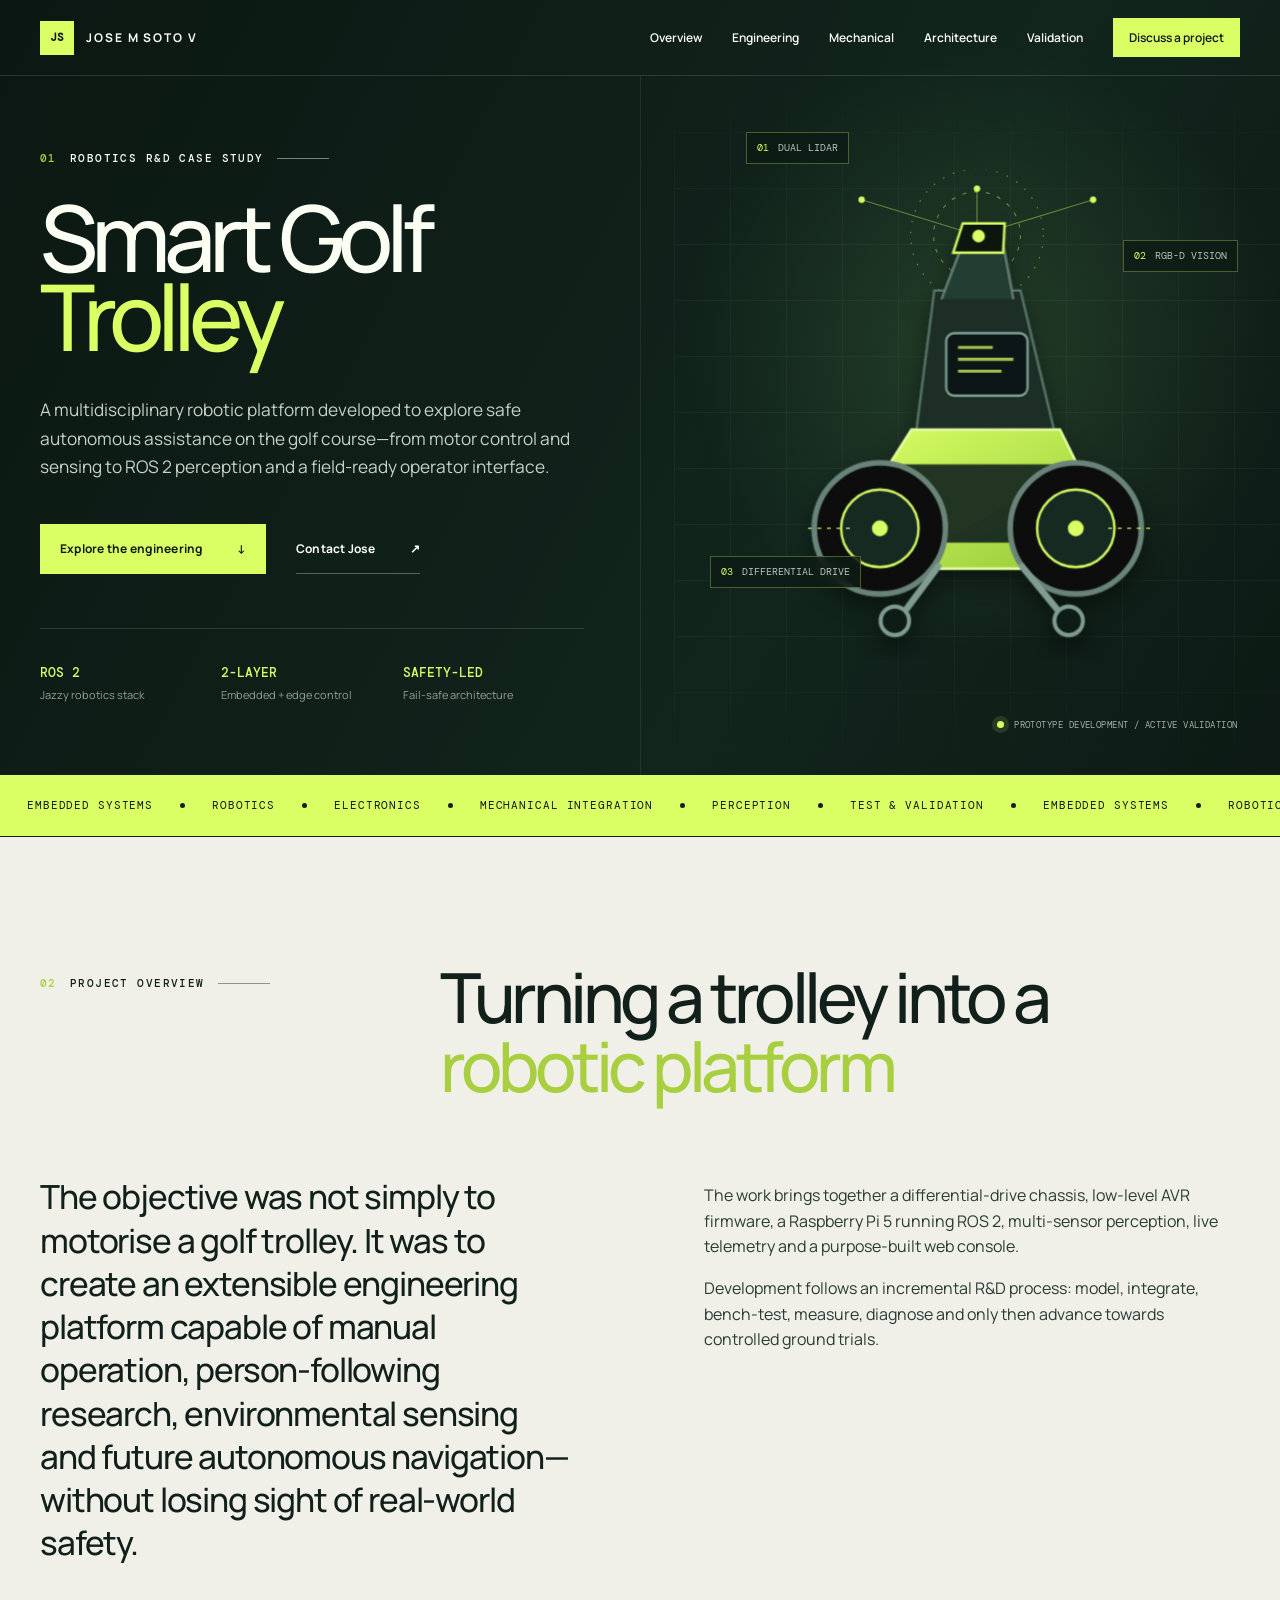
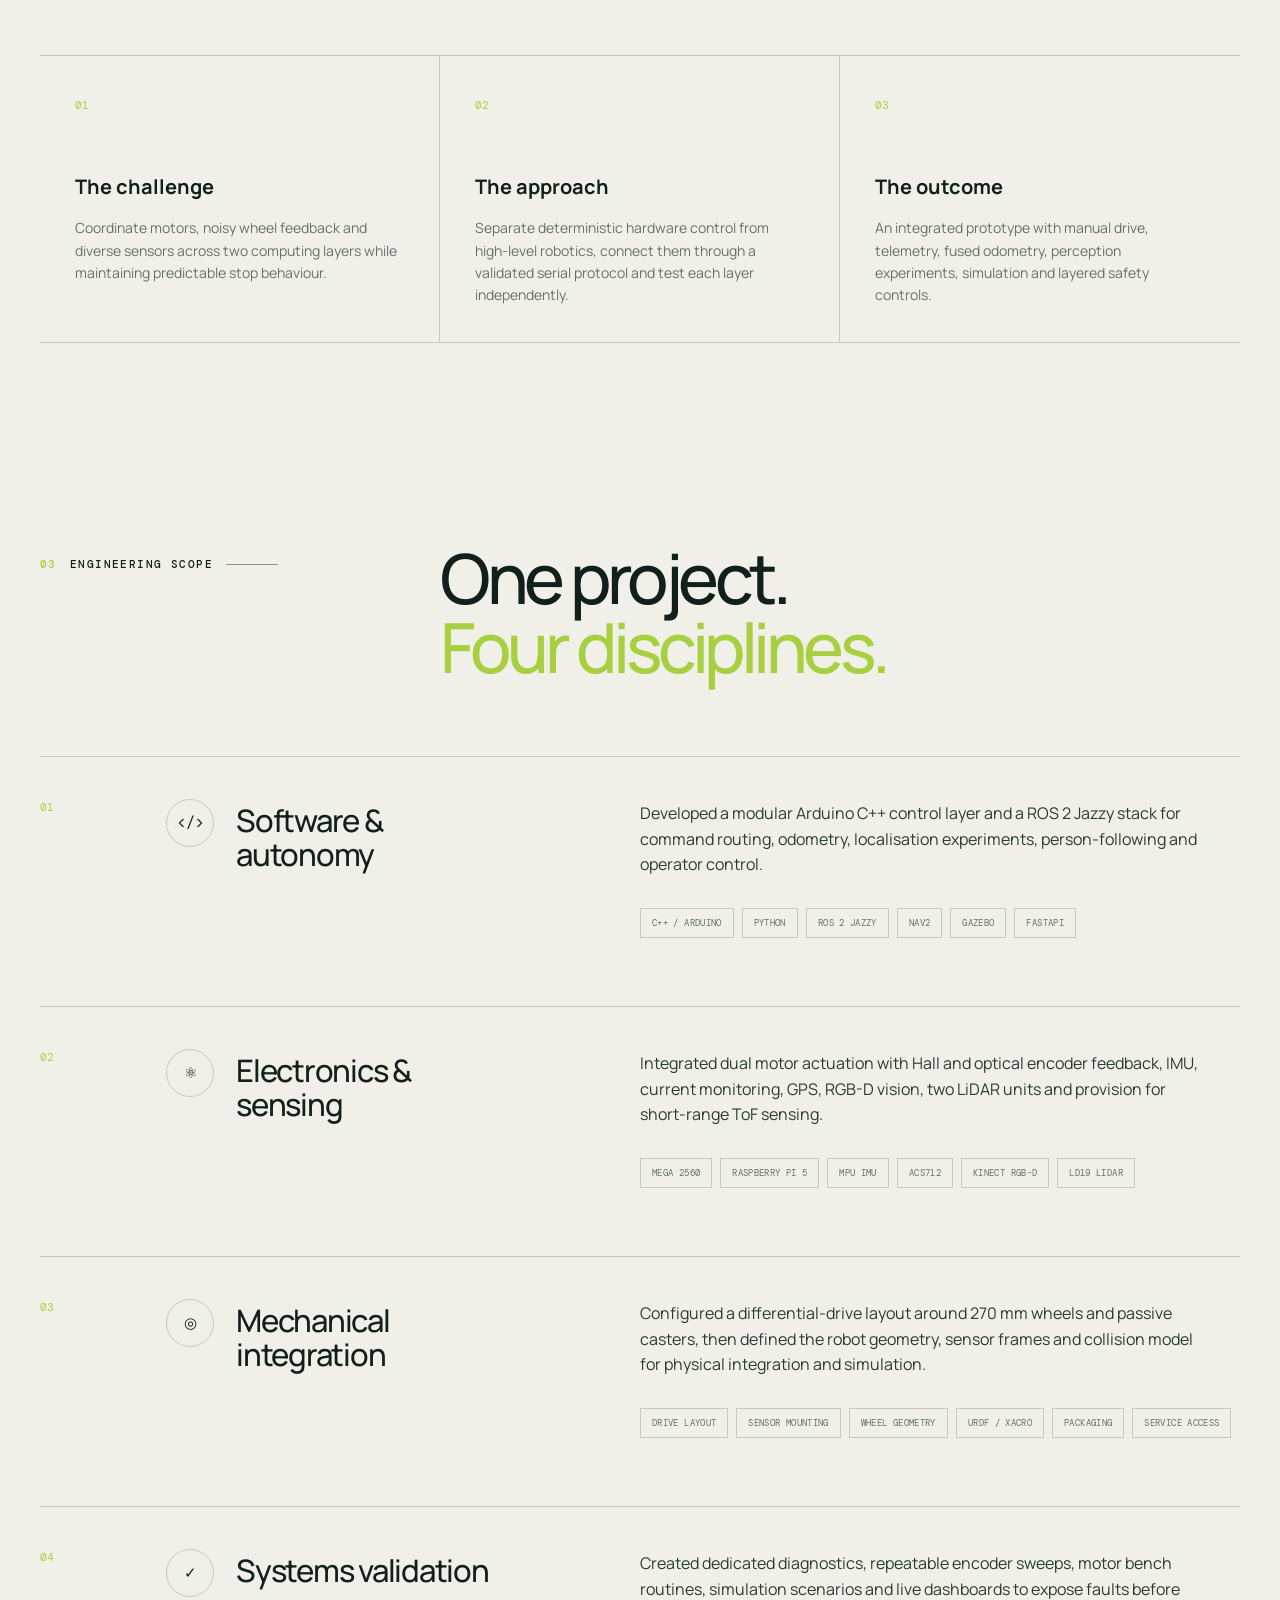
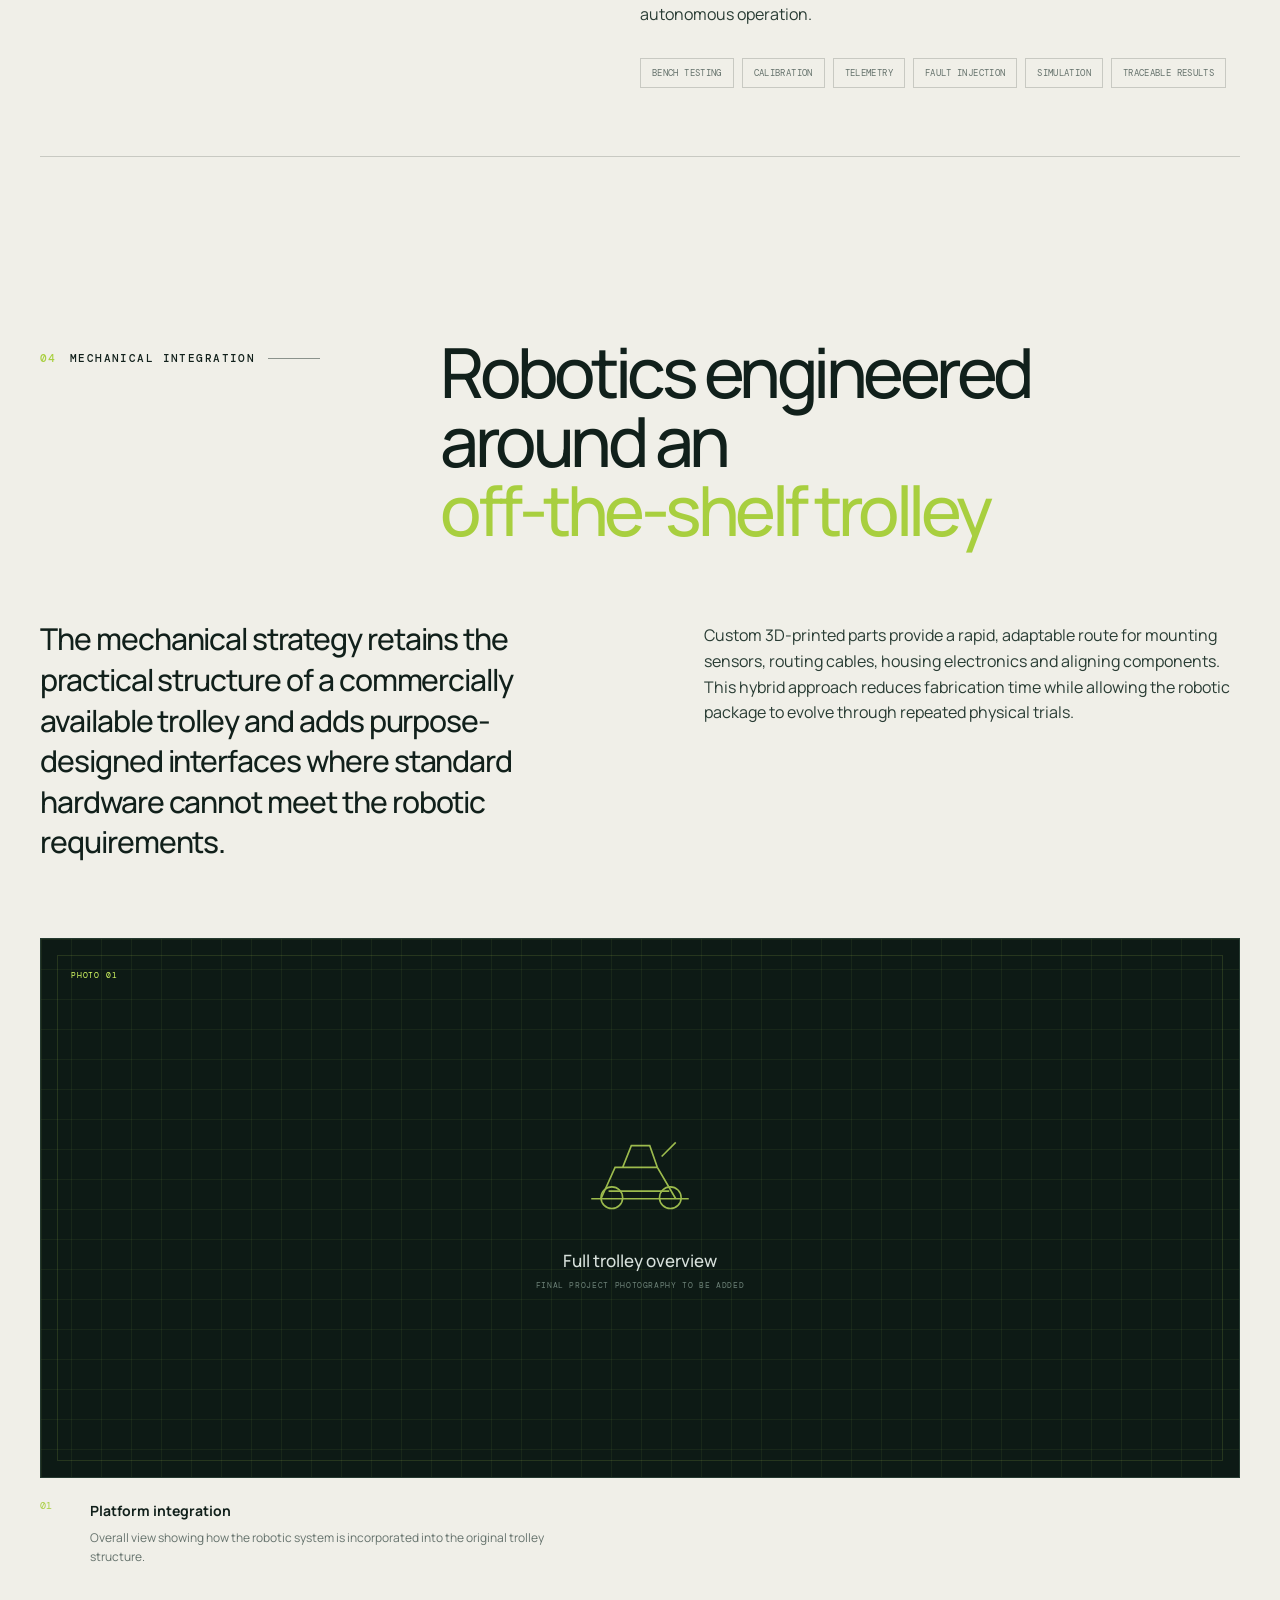
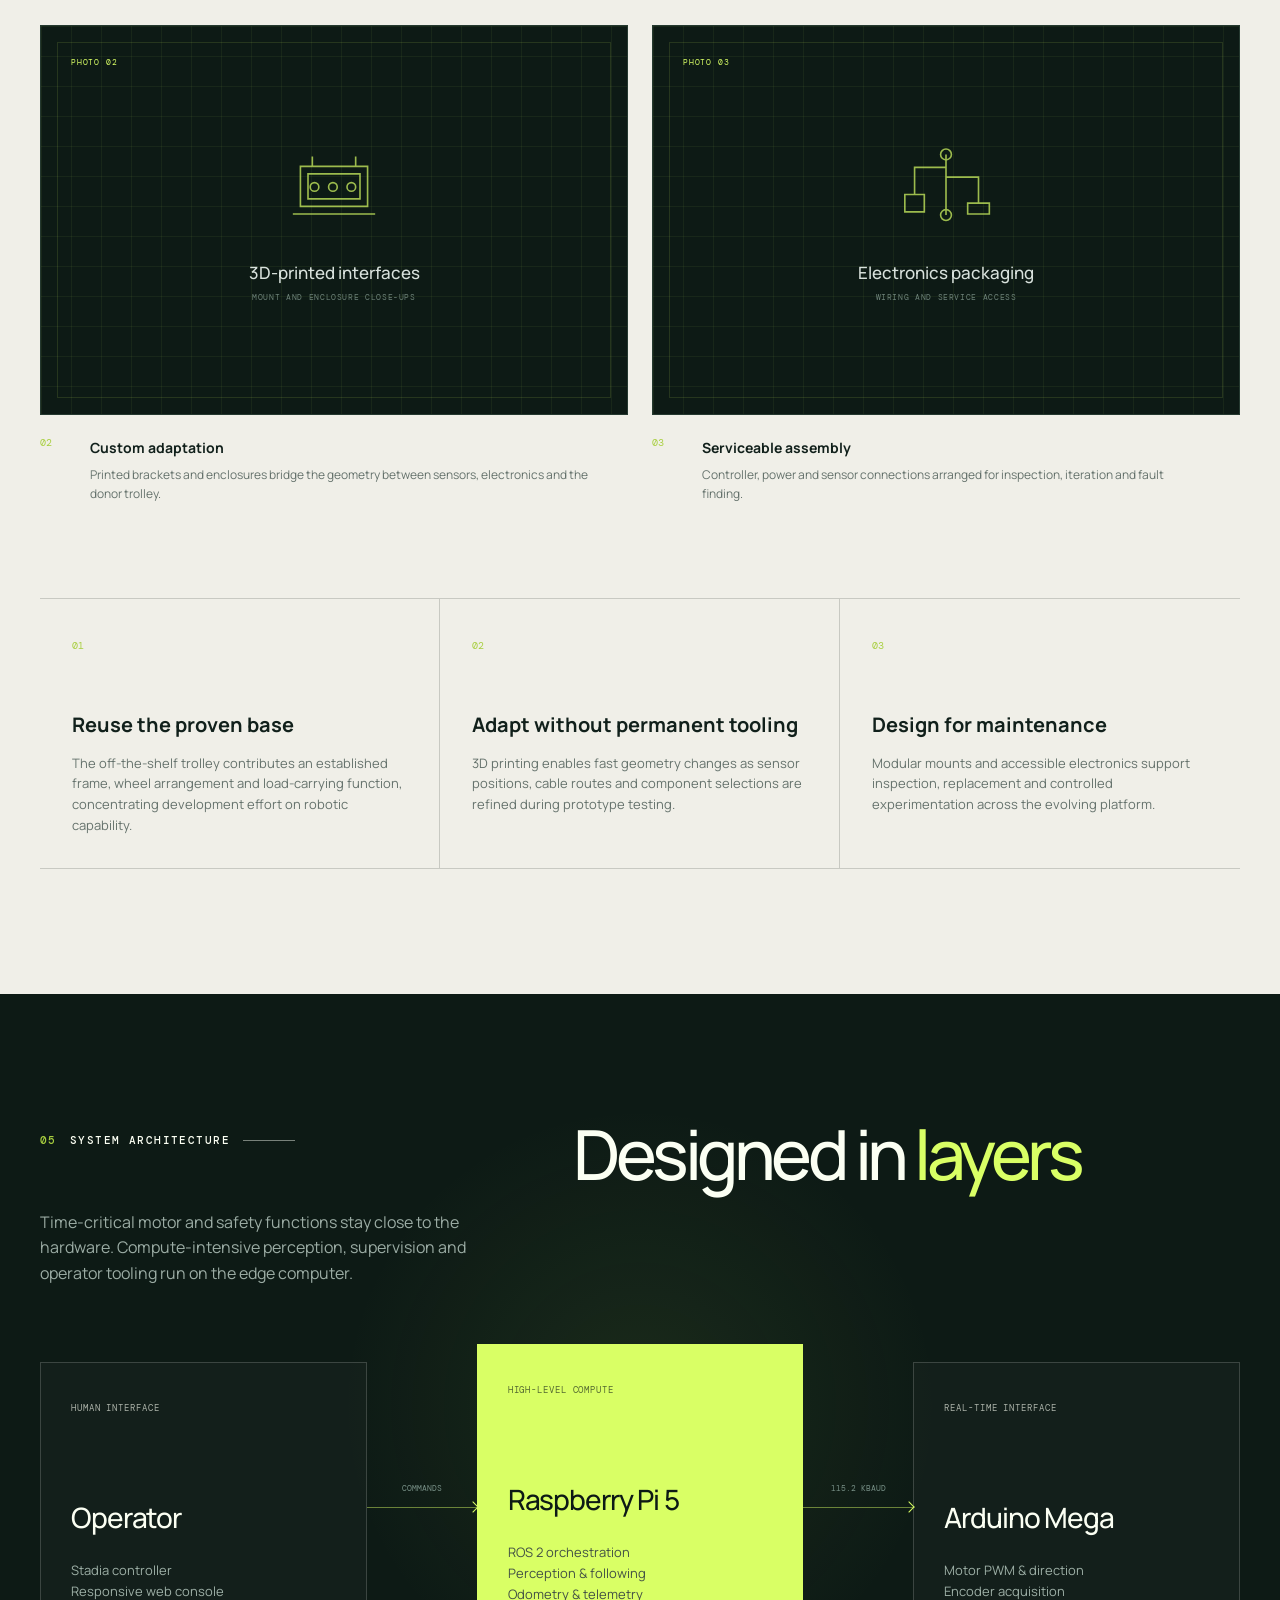
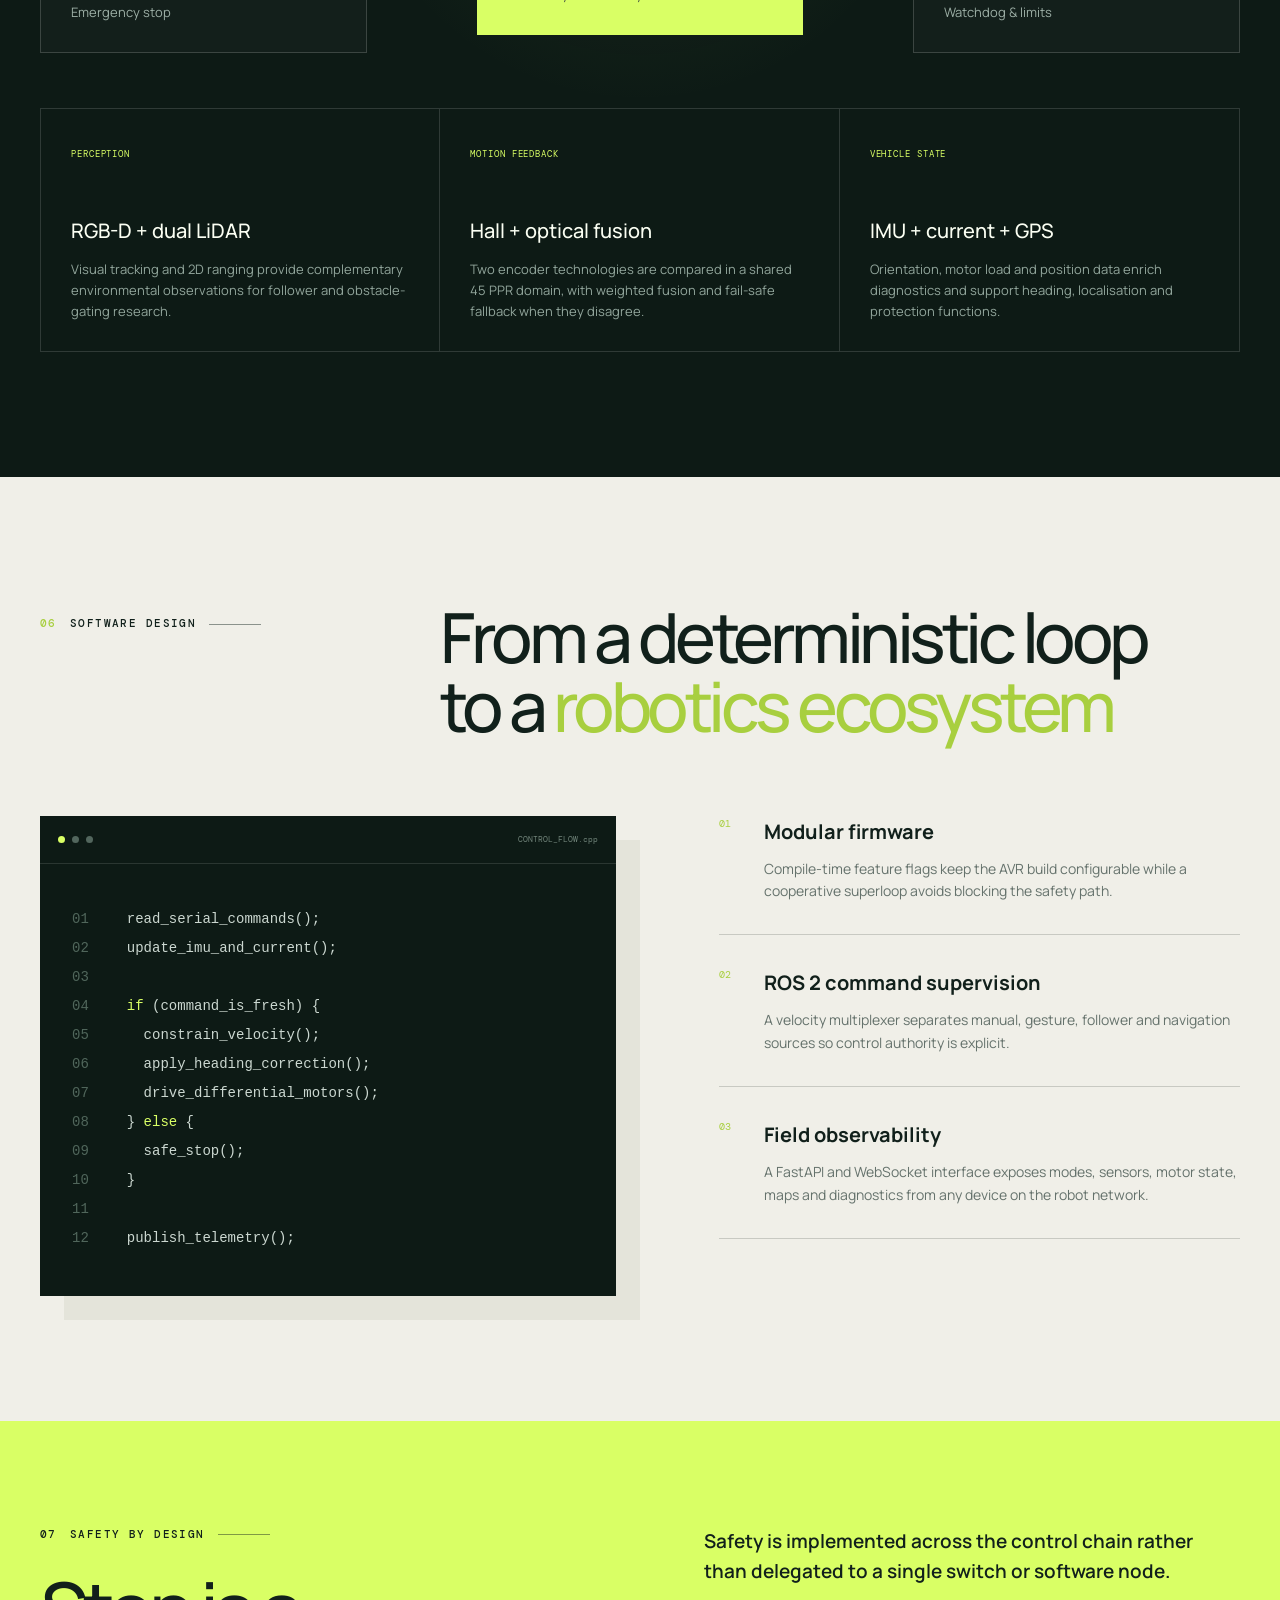
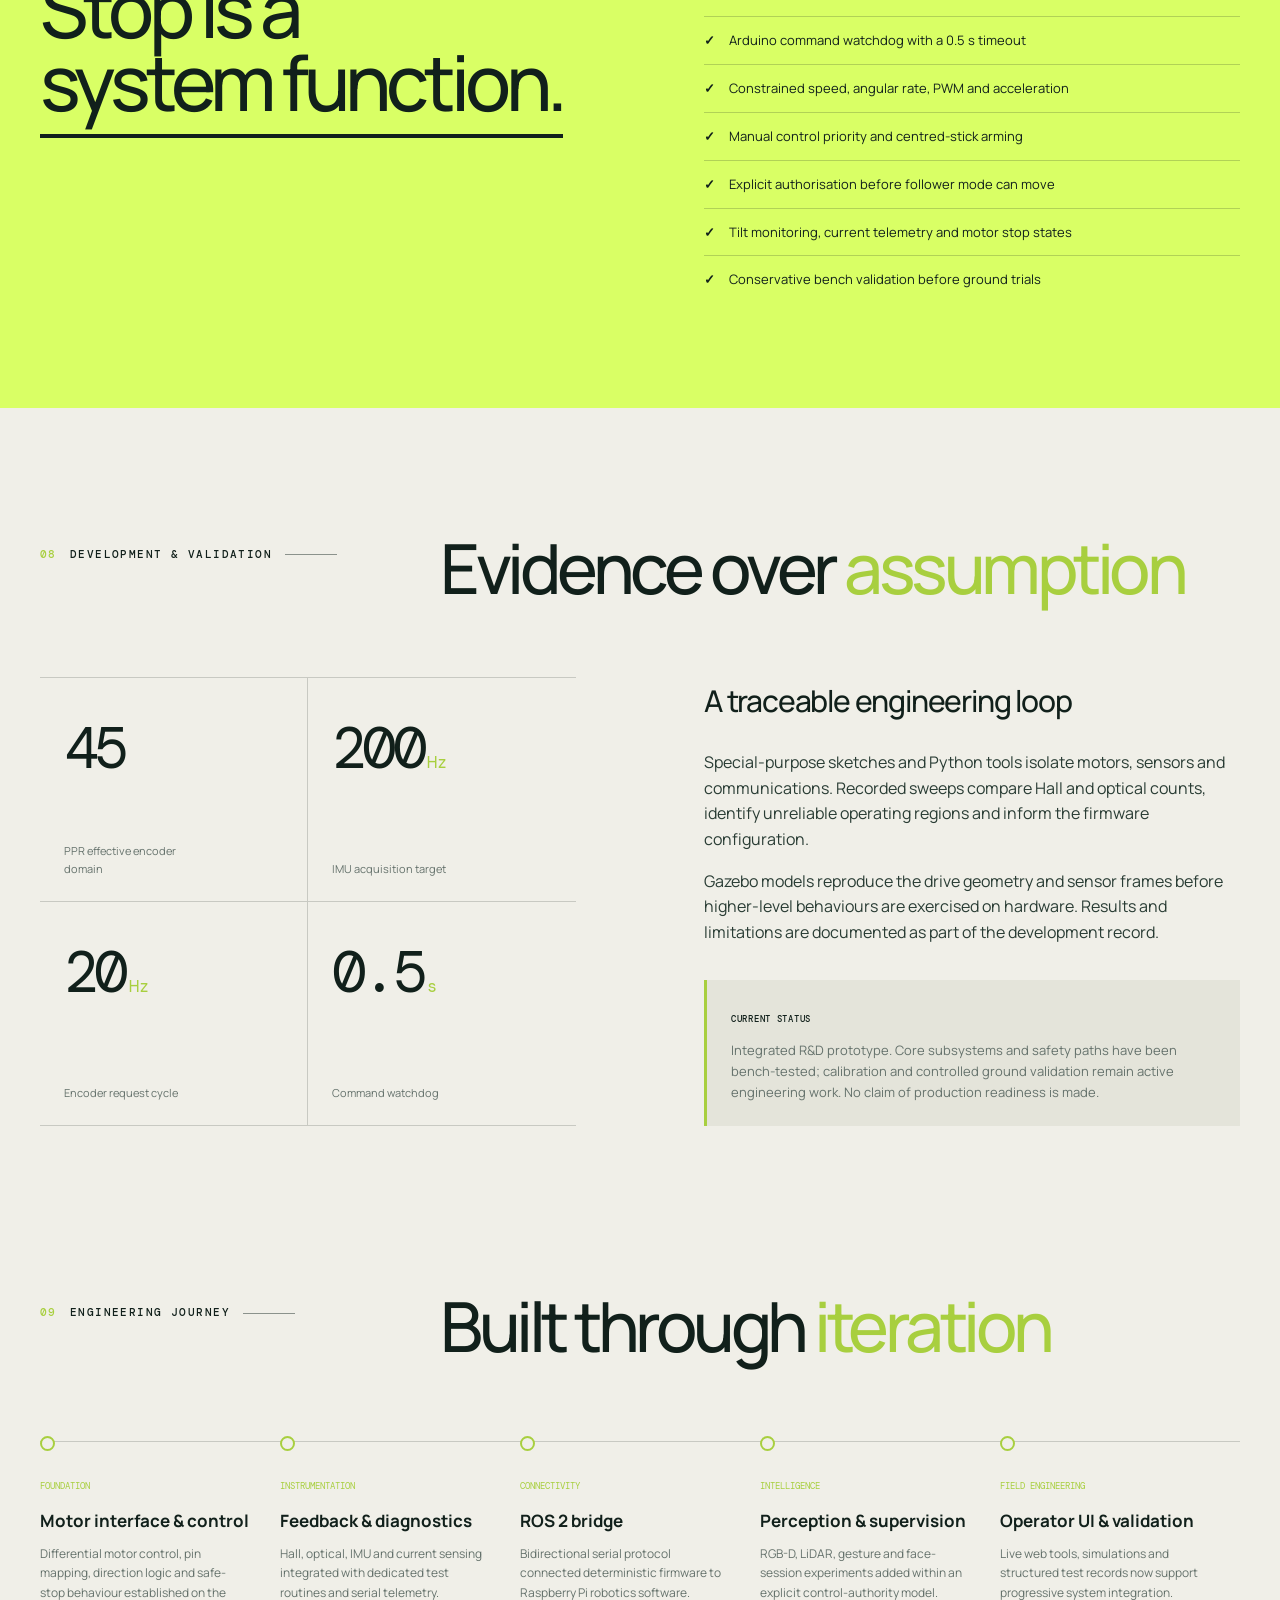
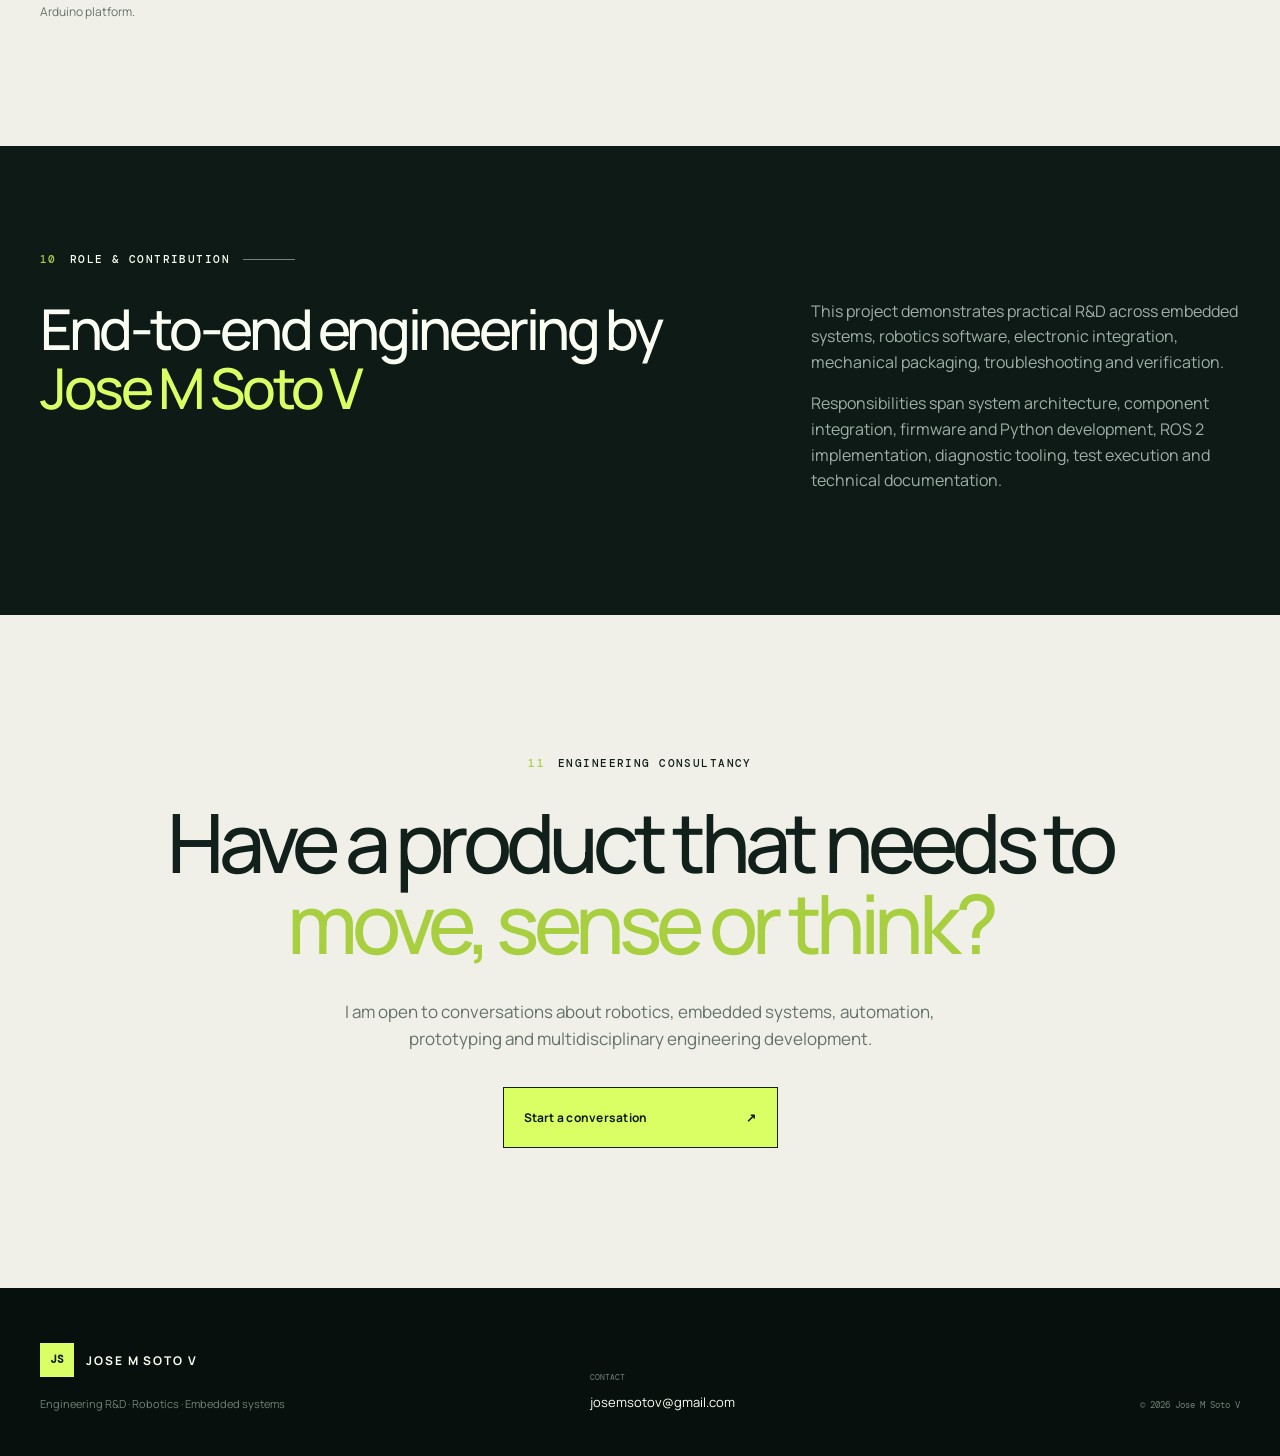
==== portfolio/index.html @ e3881a34 "Add SOTO-ROBOTICS golf trolley portfolio Create a dependency-free engineering case study for the Sma" ====
<!doctype html>
<html lang="en">
<head>
  <meta charset="utf-8">
  <meta name="viewport" content="width=device-width, initial-scale=1">
  <meta name="description" content="Smart Golf Trolley robotics R&D case study by Jose M Soto V: embedded control, ROS 2, perception, electronics and mechanical integration.">
  <meta name="author" content="Jose M Soto V">
  <meta name="theme-color" content="#101d19">
  <meta property="og:type" content="website">
  <meta property="og:title" content="Smart Golf Trolley | Jose M Soto V">
  <meta property="og:description" content="A multidisciplinary robotics R&D case study spanning embedded software, ROS 2, sensing, safety and mechanical integration.">
  <title>Smart Golf Trolley | Jose M Soto V</title>
  <link rel="preconnect" href="https://fonts.googleapis.com">
  <link rel="preconnect" href="https://fonts.gstatic.com" crossorigin>
  <link href="https://fonts.googleapis.com/css2?family=DM+Mono:wght@400;500&family=Manrope:wght@400;500;600;700&display=swap" rel="stylesheet">
  <link rel="stylesheet" href="styles.css">
  <script src="script.js" defer></script>
</head>
<body>
  <a class="skip-link" href="#main">Skip to project</a>

  <header class="site-header" data-header>
    <a class="brand" href="#top" aria-label="Jose M Soto V, home">
      <span class="brand-mark" aria-hidden="true">JS</span>
      <span>JOSE M SOTO V</span>
    </a>
    <button class="nav-toggle" type="button" aria-expanded="false" aria-controls="site-nav" data-nav-toggle>
      <span class="sr-only">Toggle navigation</span>
      <span></span><span></span>
    </button>
    <nav id="site-nav" class="site-nav" aria-label="Main navigation" data-nav>
      <a href="#overview">Overview</a>
      <a href="#engineering">Engineering</a>
      <a href="#mechanical">Mechanical</a>
      <a href="#architecture">Architecture</a>
      <a href="#validation">Validation</a>
      <a class="nav-cta" href="mailto:josemsotov@gmail.com?subject=Engineering%20project%20enquiry">Discuss a project</a>
    </nav>
  </header>

  <main id="main">
    <section id="top" class="hero section-grid">
      <div class="hero-copy reveal">
        <p class="eyebrow"><span>01</span> Robotics R&amp;D case study</p>
        <h1>Smart Golf<br><em>Trolley</em></h1>
        <p class="hero-intro">A multidisciplinary robotic platform developed to explore safe autonomous assistance on the golf course&mdash;from motor control and sensing to ROS 2 perception and a field-ready operator interface.</p>
        <div class="hero-actions">
          <a class="button button-primary" href="#overview">Explore the engineering <span aria-hidden="true">&darr;</span></a>
          <a class="button button-text" href="mailto:josemsotov@gmail.com?subject=Smart%20Golf%20Trolley%20R%26D">Contact Jose <span aria-hidden="true">&nearr;</span></a>
        </div>
        <ul class="hero-facts" aria-label="Project highlights">
          <li><strong>ROS 2</strong><span>Jazzy robotics stack</span></li>
          <li><strong>2-layer</strong><span>Embedded + edge control</span></li>
          <li><strong>Safety-led</strong><span>Fail-safe architecture</span></li>
        </ul>
      </div>

      <div class="hero-visual reveal" aria-label="Technical illustration of the smart golf trolley">
        <div class="visual-grid" aria-hidden="true"></div>
        <div class="visual-label label-lidar"><span>01</span> Dual LiDAR</div>
        <div class="visual-label label-vision"><span>02</span> RGB-D vision</div>
        <div class="visual-label label-drive"><span>03</span> Differential drive</div>
        <svg class="trolley-illustration" viewBox="0 0 660 620" role="img" aria-labelledby="trolley-title trolley-desc">
          <title id="trolley-title">Smart golf trolley technical illustration</title>
          <desc id="trolley-desc">A stylised robotic trolley with two drive wheels, sensor mast, electronics enclosure and golf bag support.</desc>
          <defs>
            <linearGradient id="body-gradient" x1="0" y1="0" x2="1" y2="1">
              <stop offset="0" stop-color="#d9ff65"/>
              <stop offset="1" stop-color="#94c938"/>
            </linearGradient>
            <filter id="soft-shadow" x="-30%" y="-30%" width="160%" height="160%">
              <feDropShadow dx="0" dy="15" stdDeviation="14" flood-color="#07110d" flood-opacity=".45"/>
            </filter>
          </defs>
          <g fill="none" stroke="#d9ff65" stroke-width="1.5" opacity=".4">
            <path d="M330 83V24M330 83L184 38M330 83l147-45"/>
            <circle cx="330" cy="83" r="55" stroke-dasharray="5 10"/>
            <circle cx="330" cy="83" r="84" stroke-dasharray="2 12"/>
          </g>
          <g filter="url(#soft-shadow)">
            <path d="M252 340L276 153h109l45 187z" fill="#1a2d26" stroke="#5a766b" stroke-width="3"/>
            <path d="M285 164l27-70h51l13 70" fill="#243d33" stroke="#678177" stroke-width="3"/>
            <path d="M300 105l12-37h53l-2 37z" fill="#0b1511" stroke="#d9ff65" stroke-width="3"/>
            <circle cx="332" cy="84" r="8" fill="#d9ff65"/>
            <rect x="291" y="207" width="103" height="79" rx="10" fill="#0d1914" stroke="#80a095" stroke-width="3"/>
            <path d="M306 225h44M306 240h70M306 255h55" stroke="#d9ff65" stroke-width="4" opacity=".72"/>
            <path d="M247 329h188l53 107-51 69H237l-58-69z" fill="url(#body-gradient)" stroke="#e9ffa8" stroke-width="3"/>
            <path d="M234 373h202l24 62-42 37H256l-48-37z" fill="#14251e" opacity=".92"/>
            <circle cx="207" cy="454" r="83" fill="#0a110e" stroke="#6b847a" stroke-width="7"/>
            <circle cx="207" cy="454" r="49" fill="#192a23" stroke="#d9ff65" stroke-width="3"/>
            <circle cx="455" cy="454" r="83" fill="#0a110e" stroke="#6b847a" stroke-width="7"/>
            <circle cx="455" cy="454" r="49" fill="#192a23" stroke="#d9ff65" stroke-width="3"/>
            <circle cx="207" cy="454" r="10" fill="#d9ff65"/>
            <circle cx="455" cy="454" r="10" fill="#d9ff65"/>
            <path d="M281 502l-44 59M387 502l48 59" stroke="#819d92" stroke-width="8" stroke-linecap="round"/>
            <circle cx="226" cy="571" r="18" fill="#111e19" stroke="#819d92" stroke-width="5"/>
            <circle cx="446" cy="571" r="18" fill="#111e19" stroke="#819d92" stroke-width="5"/>
          </g>
          <g fill="#d9ff65">
            <circle cx="330" cy="24" r="4"/>
            <circle cx="184" cy="38" r="4"/>
            <circle cx="477" cy="38" r="4"/>
          </g>
          <path d="M169 454h-58M549 454h-58" stroke="#d9ff65" stroke-width="2" stroke-dasharray="5 7" opacity=".65"/>
        </svg>
        <div class="visual-status"><span></span> Prototype development / active validation</div>
      </div>
    </section>

    <section class="project-strip" aria-label="Project disciplines">
      <div class="marquee-track">
        <span>Embedded systems</span><i></i><span>Robotics</span><i></i><span>Electronics</span><i></i><span>Mechanical integration</span><i></i><span>Perception</span><i></i><span>Test &amp; validation</span><i></i>
        <span aria-hidden="true">Embedded systems</span><i aria-hidden="true"></i><span aria-hidden="true">Robotics</span><i aria-hidden="true"></i><span aria-hidden="true">Electronics</span><i aria-hidden="true"></i><span aria-hidden="true">Mechanical integration</span><i aria-hidden="true"></i>
      </div>
    </section>

    <section id="overview" class="overview section-shell">
      <div class="section-heading reveal">
        <p class="eyebrow"><span>02</span> Project overview</p>
        <h2>Turning a trolley into a <em>robotic platform</em></h2>
      </div>
      <div class="overview-grid">
        <div class="overview-lead reveal">
          <p>The objective was not simply to motorise a golf trolley. It was to create an extensible engineering platform capable of manual operation, person-following research, environmental sensing and future autonomous navigation&mdash;without losing sight of real-world safety.</p>
        </div>
        <div class="overview-detail reveal">
          <p>The work brings together a differential-drive chassis, low-level AVR firmware, a Raspberry Pi 5 running ROS 2, multi-sensor perception, live telemetry and a purpose-built web console.</p>
          <p>Development follows an incremental R&amp;D process: model, integrate, bench-test, measure, diagnose and only then advance towards controlled ground trials.</p>
        </div>
      </div>
      <div class="scope-cards">
        <article class="scope-card reveal">
          <span class="scope-number">01</span>
          <div>
            <h3>The challenge</h3>
            <p>Coordinate motors, noisy wheel feedback and diverse sensors across two computing layers while maintaining predictable stop behaviour.</p>
          </div>
        </article>
        <article class="scope-card reveal">
          <span class="scope-number">02</span>
          <div>
            <h3>The approach</h3>
            <p>Separate deterministic hardware control from high-level robotics, connect them through a validated serial protocol and test each layer independently.</p>
          </div>
        </article>
        <article class="scope-card reveal">
          <span class="scope-number">03</span>
          <div>
            <h3>The outcome</h3>
            <p>An integrated prototype with manual drive, telemetry, fused odometry, perception experiments, simulation and layered safety controls.</p>
          </div>
        </article>
      </div>
    </section>

    <section id="engineering" class="engineering section-shell">
      <div class="section-heading reveal">
        <p class="eyebrow"><span>03</span> Engineering scope</p>
        <h2>One project.<br><em>Four disciplines.</em></h2>
      </div>

      <div class="discipline-list">
        <article class="discipline reveal">
          <div class="discipline-index">01</div>
          <div class="discipline-title">
            <span class="discipline-icon" aria-hidden="true">&lt;/&gt;</span>
            <h3>Software &amp; autonomy</h3>
          </div>
          <div class="discipline-copy">
            <p>Developed a modular Arduino C++ control layer and a ROS 2 Jazzy stack for command routing, odometry, localisation experiments, person-following and operator control.</p>
            <ul class="tag-list" aria-label="Software technologies">
              <li>C++ / Arduino</li><li>Python</li><li>ROS 2 Jazzy</li><li>Nav2</li><li>Gazebo</li><li>FastAPI</li>
            </ul>
          </div>
        </article>

        <article class="discipline reveal">
          <div class="discipline-index">02</div>
          <div class="discipline-title">
            <span class="discipline-icon" aria-hidden="true">&#9883;</span>
            <h3>Electronics &amp; sensing</h3>
          </div>
          <div class="discipline-copy">
            <p>Integrated dual motor actuation with Hall and optical encoder feedback, IMU, current monitoring, GPS, RGB-D vision, two LiDAR units and provision for short-range ToF sensing.</p>
            <ul class="tag-list" aria-label="Electronic components">
              <li>Mega 2560</li><li>Raspberry Pi 5</li><li>MPU IMU</li><li>ACS712</li><li>Kinect RGB-D</li><li>LD19 LiDAR</li>
            </ul>
          </div>
        </article>

        <article class="discipline reveal">
          <div class="discipline-index">03</div>
          <div class="discipline-title">
            <span class="discipline-icon" aria-hidden="true">&#9678;</span>
            <h3>Mechanical integration</h3>
          </div>
          <div class="discipline-copy">
            <p>Configured a differential-drive layout around 270&nbsp;mm wheels and passive casters, then defined the robot geometry, sensor frames and collision model for physical integration and simulation.</p>
            <ul class="tag-list" aria-label="Mechanical work">
              <li>Drive layout</li><li>Sensor mounting</li><li>Wheel geometry</li><li>URDF / Xacro</li><li>Packaging</li><li>Service access</li>
            </ul>
          </div>
        </article>

        <article class="discipline reveal">
          <div class="discipline-index">04</div>
          <div class="discipline-title">
            <span class="discipline-icon" aria-hidden="true">&#10003;</span>
            <h3>Systems validation</h3>
          </div>
          <div class="discipline-copy">
            <p>Created dedicated diagnostics, repeatable encoder sweeps, motor bench routines, simulation scenarios and live dashboards to expose faults before autonomous operation.</p>
            <ul class="tag-list" aria-label="Validation methods">
              <li>Bench testing</li><li>Calibration</li><li>Telemetry</li><li>Fault injection</li><li>Simulation</li><li>Traceable results</li>
            </ul>
          </div>
        </article>
      </div>
    </section>

    <section id="mechanical" class="mechanical section-shell">
      <div class="section-heading reveal">
        <p class="eyebrow"><span>04</span> Mechanical integration</p>
        <h2>Robotics engineered around an<br><em>off-the-shelf trolley</em></h2>
      </div>

      <div class="mechanical-intro">
        <div class="mechanical-lead reveal">
          <p>The mechanical strategy retains the practical structure of a commercially available trolley and adds purpose-designed interfaces where standard hardware cannot meet the robotic requirements.</p>
        </div>
        <div class="mechanical-detail reveal">
          <p>Custom 3D-printed parts provide a rapid, adaptable route for mounting sensors, routing cables, housing electronics and aligning components. This hybrid approach reduces fabrication time while allowing the robotic package to evolve through repeated physical trials.</p>
        </div>
      </div>

      <div class="photo-gallery" aria-label="Reserved project photography">
        <figure class="photo-slot photo-slot-wide reveal">
          <div class="photo-placeholder">
            <span class="photo-index">PHOTO 01</span>
            <svg viewBox="0 0 120 90" aria-hidden="true">
              <path d="M15 69h90M24 69l13-29h39l17 29M44 40l8-20h17l7 20M31 62h56"/>
              <circle cx="34" cy="68" r="10"/><circle cx="88" cy="68" r="10"/>
              <path d="M80 30l13-13"/>
            </svg>
            <strong>Full trolley overview</strong>
            <small>Final project photography to be added</small>
          </div>
          <figcaption><span>01</span><div><strong>Platform integration</strong><p>Overall view showing how the robotic system is incorporated into the original trolley structure.</p></div></figcaption>
        </figure>

        <figure class="photo-slot reveal">
          <div class="photo-placeholder">
            <span class="photo-index">PHOTO 02</span>
            <svg viewBox="0 0 120 90" aria-hidden="true">
              <path d="M29 65V28h62v37zM36 35h48v23H36zM22 72h76"/>
              <circle cx="42" cy="47" r="4"/><circle cx="59" cy="47" r="4"/><circle cx="76" cy="47" r="4"/>
              <path d="M40 28v-9M80 28v-9"/>
            </svg>
            <strong>3D-printed interfaces</strong>
            <small>Mount and enclosure close-ups</small>
          </div>
          <figcaption><span>02</span><div><strong>Custom adaptation</strong><p>Printed brackets and enclosures bridge the geometry between sensors, electronics and the donor trolley.</p></div></figcaption>
        </figure>

        <figure class="photo-slot reveal">
          <div class="photo-placeholder">
            <span class="photo-index">PHOTO 03</span>
            <svg viewBox="0 0 120 90" aria-hidden="true">
              <path d="M60 17v56M60 29H31v25M60 38h30v24M22 54h18v16H22zM80 62h20v10H80z"/>
              <circle cx="60" cy="17" r="5"/><circle cx="60" cy="73" r="5"/>
            </svg>
            <strong>Electronics packaging</strong>
            <small>Wiring and service access</small>
          </div>
          <figcaption><span>03</span><div><strong>Serviceable assembly</strong><p>Controller, power and sensor connections arranged for inspection, iteration and fault finding.</p></div></figcaption>
        </figure>
      </div>

      <div class="integration-principles">
        <article class="reveal">
          <span>01</span>
          <h3>Reuse the proven base</h3>
          <p>The off-the-shelf trolley contributes an established frame, wheel arrangement and load-carrying function, concentrating development effort on robotic capability.</p>
        </article>
        <article class="reveal">
          <span>02</span>
          <h3>Adapt without permanent tooling</h3>
          <p>3D printing enables fast geometry changes as sensor positions, cable routes and component selections are refined during prototype testing.</p>
        </article>
        <article class="reveal">
          <span>03</span>
          <h3>Design for maintenance</h3>
          <p>Modular mounts and accessible electronics support inspection, replacement and controlled experimentation across the evolving platform.</p>
        </article>
      </div>
    </section>

    <section id="architecture" class="architecture section-shell">
      <div class="section-heading light reveal">
        <p class="eyebrow"><span>05</span> System architecture</p>
        <h2>Designed in <em>layers</em></h2>
        <p class="section-summary">Time-critical motor and safety functions stay close to the hardware. Compute-intensive perception, supervision and operator tooling run on the edge computer.</p>
      </div>

      <div class="architecture-diagram reveal">
        <article class="arch-node">
          <span class="arch-kicker">Human interface</span>
          <h3>Operator</h3>
          <p>Stadia controller<br>Responsive web console<br>Emergency stop</p>
        </article>
        <div class="arch-link" aria-hidden="true"><span>Commands</span></div>
        <article class="arch-node featured">
          <span class="arch-kicker">High-level compute</span>
          <h3>Raspberry Pi 5</h3>
          <p>ROS 2 orchestration<br>Perception &amp; following<br>Odometry &amp; telemetry</p>
        </article>
        <div class="arch-link" aria-hidden="true"><span>115.2 kbaud</span></div>
        <article class="arch-node">
          <span class="arch-kicker">Real-time interface</span>
          <h3>Arduino Mega</h3>
          <p>Motor PWM &amp; direction<br>Encoder acquisition<br>Watchdog &amp; limits</p>
        </article>
      </div>

      <div class="sensor-grid">
        <article class="sensor-card reveal">
          <span>Perception</span>
          <h3>RGB-D + dual LiDAR</h3>
          <p>Visual tracking and 2D ranging provide complementary environmental observations for follower and obstacle-gating research.</p>
        </article>
        <article class="sensor-card reveal">
          <span>Motion feedback</span>
          <h3>Hall + optical fusion</h3>
          <p>Two encoder technologies are compared in a shared 45&nbsp;PPR domain, with weighted fusion and fail-safe fallback when they disagree.</p>
        </article>
        <article class="sensor-card reveal">
          <span>Vehicle state</span>
          <h3>IMU + current + GPS</h3>
          <p>Orientation, motor load and position data enrich diagnostics and support heading, localisation and protection functions.</p>
        </article>
      </div>
    </section>

    <section class="software section-shell">
      <div class="section-heading reveal">
        <p class="eyebrow"><span>06</span> Software design</p>
        <h2>From a deterministic loop<br>to a <em>robotics ecosystem</em></h2>
      </div>
      <div class="software-layout">
        <div class="code-window reveal" aria-label="Simplified control flow example">
          <div class="window-bar">
            <span></span><span></span><span></span>
            <p>CONTROL_FLOW.cpp</p>
          </div>
          <pre><code><b>01</b>  read_serial_commands();
<b>02</b>  update_imu_and_current();
<b>03</b>
<b>04</b>  <i>if</i> (command_is_fresh) {
<b>05</b>    constrain_velocity();
<b>06</b>    apply_heading_correction();
<b>07</b>    drive_differential_motors();
<b>08</b>  } <i>else</i> {
<b>09</b>    safe_stop();
<b>10</b>  }
<b>11</b>
<b>12</b>  publish_telemetry();</code></pre>
        </div>
        <div class="software-points">
          <article class="feature-point reveal">
            <span>01</span>
            <div><h3>Modular firmware</h3><p>Compile-time feature flags keep the AVR build configurable while a cooperative superloop avoids blocking the safety path.</p></div>
          </article>
          <article class="feature-point reveal">
            <span>02</span>
            <div><h3>ROS 2 command supervision</h3><p>A velocity multiplexer separates manual, gesture, follower and navigation sources so control authority is explicit.</p></div>
          </article>
          <article class="feature-point reveal">
            <span>03</span>
            <div><h3>Field observability</h3><p>A FastAPI and WebSocket interface exposes modes, sensors, motor state, maps and diagnostics from any device on the robot network.</p></div>
          </article>
        </div>
      </div>
    </section>

    <section class="safety section-shell">
      <div class="safety-panel reveal">
        <div class="safety-heading">
          <p class="eyebrow"><span>07</span> Safety by design</p>
          <h2>Stop is a<br><em>system function.</em></h2>
        </div>
        <div class="safety-copy">
          <p>Safety is implemented across the control chain rather than delegated to a single switch or software node.</p>
          <ul class="check-list">
            <li><span>&check;</span> Arduino command watchdog with a 0.5&nbsp;s timeout</li>
            <li><span>&check;</span> Constrained speed, angular rate, PWM and acceleration</li>
            <li><span>&check;</span> Manual control priority and centred-stick arming</li>
            <li><span>&check;</span> Explicit authorisation before follower mode can move</li>
            <li><span>&check;</span> Tilt monitoring, current telemetry and motor stop states</li>
            <li><span>&check;</span> Conservative bench validation before ground trials</li>
          </ul>
        </div>
      </div>
    </section>

    <section id="validation" class="validation section-shell">
      <div class="section-heading reveal">
        <p class="eyebrow"><span>08</span> Development &amp; validation</p>
        <h2>Evidence over <em>assumption</em></h2>
      </div>
      <div class="validation-grid">
        <div class="metrics reveal">
          <article><strong>45</strong><span>PPR effective encoder domain</span></article>
          <article><strong>200<small>Hz</small></strong><span>IMU acquisition target</span></article>
          <article><strong>20<small>Hz</small></strong><span>Encoder request cycle</span></article>
          <article><strong>0.5<small>s</small></strong><span>Command watchdog</span></article>
        </div>
        <div class="validation-copy reveal">
          <h3>A traceable engineering loop</h3>
          <p>Special-purpose sketches and Python tools isolate motors, sensors and communications. Recorded sweeps compare Hall and optical counts, identify unreliable operating regions and inform the firmware configuration.</p>
          <p>Gazebo models reproduce the drive geometry and sensor frames before higher-level behaviours are exercised on hardware. Results and limitations are documented as part of the development record.</p>
          <div class="status-note">
            <span>Current status</span>
            <p>Integrated R&amp;D prototype. Core subsystems and safety paths have been bench-tested; calibration and controlled ground validation remain active engineering work. No claim of production readiness is made.</p>
          </div>
        </div>
      </div>
    </section>

    <section class="timeline section-shell">
      <div class="section-heading reveal">
        <p class="eyebrow"><span>09</span> Engineering journey</p>
        <h2>Built through <em>iteration</em></h2>
      </div>
      <ol class="timeline-list">
        <li class="reveal"><span>Foundation</span><h3>Motor interface &amp; control</h3><p>Differential motor control, pin mapping, direction logic and safe-stop behaviour established on the Arduino platform.</p></li>
        <li class="reveal"><span>Instrumentation</span><h3>Feedback &amp; diagnostics</h3><p>Hall, optical, IMU and current sensing integrated with dedicated test routines and serial telemetry.</p></li>
        <li class="reveal"><span>Connectivity</span><h3>ROS 2 bridge</h3><p>Bidirectional serial protocol connected deterministic firmware to Raspberry Pi robotics software.</p></li>
        <li class="reveal"><span>Intelligence</span><h3>Perception &amp; supervision</h3><p>RGB-D, LiDAR, gesture and face-session experiments added within an explicit control-authority model.</p></li>
        <li class="reveal"><span>Field engineering</span><h3>Operator UI &amp; validation</h3><p>Live web tools, simulations and structured test records now support progressive system integration.</p></li>
      </ol>
    </section>

    <section class="role section-shell">
      <div class="role-card reveal">
        <p class="eyebrow"><span>10</span> Role &amp; contribution</p>
        <div class="role-grid">
          <h2>End-to-end engineering by<br><em>Jose M Soto V</em></h2>
          <div>
            <p>This project demonstrates practical R&amp;D across embedded systems, robotics software, electronic integration, mechanical packaging, troubleshooting and verification.</p>
            <p>Responsibilities span system architecture, component integration, firmware and Python development, ROS 2 implementation, diagnostic tooling, test execution and technical documentation.</p>
          </div>
        </div>
      </div>
    </section>

    <section class="contact section-shell">
      <div class="contact-inner reveal">
        <p class="eyebrow"><span>11</span> Engineering consultancy</p>
        <h2>Have a product that needs to<br><em>move, sense or think?</em></h2>
        <p>I am open to conversations about robotics, embedded systems, automation, prototyping and multidisciplinary engineering development.</p>
        <a class="button button-primary button-large" href="mailto:josemsotov@gmail.com?subject=Engineering%20consultancy%20enquiry">Start a conversation <span aria-hidden="true">&nearr;</span></a>
      </div>
    </section>
  </main>

  <footer class="site-footer">
    <div>
      <a class="brand" href="#top"><span class="brand-mark">JS</span><span>JOSE M SOTO V</span></a>
      <p>Engineering R&amp;D &middot; Robotics &middot; Embedded systems</p>
    </div>
    <div class="footer-contact">
      <span>Contact</span>
      <a href="mailto:josemsotov@gmail.com">josemsotov@gmail.com</a>
    </div>
    <p class="copyright">&copy; <span data-year>2026</span> Jose M Soto V</p>
  </footer>
</body>
</html>
---- portfolio/styles.css ----
:root {
  --ink: #11201b;
  --ink-soft: #293c34;
  --paper: #f0efe8;
  --paper-2: #e4e4da;
  --night: #0d1a15;
  --night-2: #14251e;
  --lime: #d9ff65;
  --lime-dark: #a8cf3f;
  --line: rgba(17, 32, 27, .18);
  --muted: #65726c;
  --white: #fbfff3;
  --mono: "DM Mono", monospace;
  --sans: "Manrope", Arial, sans-serif;
  --shell: min(1240px, calc(100vw - 80px));
}

* {
  box-sizing: border-box;
}

html {
  scroll-behavior: smooth;
  scroll-padding-top: 90px;
}

body {
  margin: 0;
  overflow-x: hidden;
  color: var(--ink);
  background: var(--paper);
  font-family: var(--sans);
  font-size: 16px;
  line-height: 1.6;
  -webkit-font-smoothing: antialiased;
}

a {
  color: inherit;
  text-decoration: none;
}

button,
a {
  -webkit-tap-highlight-color: transparent;
}

.sr-only {
  position: absolute;
  width: 1px;
  height: 1px;
  padding: 0;
  margin: -1px;
  overflow: hidden;
  clip: rect(0, 0, 0, 0);
  white-space: nowrap;
  border: 0;
}

.skip-link {
  position: fixed;
  top: 10px;
  left: 10px;
  z-index: 1000;
  padding: 10px 16px;
  color: var(--night);
  background: var(--lime);
  transform: translateY(-150%);
}

.skip-link:focus {
  transform: translateY(0);
}

.site-header {
  position: fixed;
  top: 0;
  left: 0;
  z-index: 100;
  display: flex;
  align-items: center;
  justify-content: space-between;
  width: 100%;
  height: 76px;
  padding: 0 40px;
  color: var(--white);
  border-bottom: 1px solid rgba(255, 255, 255, .13);
  transition: background .3s ease, backdrop-filter .3s ease;
}

.site-header.scrolled {
  background: rgba(13, 26, 21, .91);
  backdrop-filter: blur(16px);
}

.brand {
  display: inline-flex;
  align-items: center;
  gap: 12px;
  font-size: 12px;
  font-weight: 700;
  letter-spacing: .16em;
}

.brand-mark {
  display: grid;
  width: 34px;
  height: 34px;
  color: var(--night);
  background: var(--lime);
  place-items: center;
  font-family: var(--mono);
  font-size: 11px;
  letter-spacing: -.04em;
}

.site-nav {
  display: flex;
  align-items: center;
  gap: 30px;
  font-size: 12px;
  font-weight: 600;
}

.site-nav a {
  transition: color .2s ease;
}

.site-nav a:not(.nav-cta):hover,
.site-nav a:not(.nav-cta):focus-visible {
  color: var(--lime);
}

.nav-cta {
  padding: 10px 16px;
  color: var(--night);
  background: var(--lime);
}

.nav-toggle {
  display: none;
}

.hero {
  position: relative;
  display: grid;
  min-height: 760px;
  color: var(--white);
  background:
    radial-gradient(circle at 77% 45%, rgba(104, 151, 81, .22), transparent 28%),
    linear-gradient(118deg, #0b1712 0%, #11251d 64%, #0d1a15 100%);
  grid-template-columns: minmax(0, 1fr) minmax(480px, .9fr);
}

.hero::after {
  position: absolute;
  bottom: 0;
  left: 50%;
  width: 1px;
  height: calc(100% - 76px);
  content: "";
  background: rgba(255, 255, 255, .08);
}

.hero-copy {
  z-index: 2;
  display: flex;
  flex-direction: column;
  justify-content: center;
  padding: 150px 7vw 70px max(40px, calc((100vw - 1240px) / 2));
}

.eyebrow {
  display: flex;
  align-items: center;
  gap: 13px;
  margin: 0 0 30px;
  font-family: var(--mono);
  font-size: 11px;
  font-weight: 500;
  letter-spacing: .13em;
  text-transform: uppercase;
}

.eyebrow span {
  color: var(--lime-dark);
}

.eyebrow::after {
  width: 52px;
  height: 1px;
  content: "";
  background: currentColor;
  opacity: .45;
}

.hero h1 {
  max-width: 720px;
  margin: 0;
  font-size: clamp(65px, 7.2vw, 112px);
  font-weight: 500;
  letter-spacing: -.075em;
  line-height: .86;
}

h1 em,
h2 em {
  color: var(--lime);
  font-style: normal;
  font-weight: 500;
}

.hero-intro {
  max-width: 690px;
  margin: 40px 0 0;
  color: #c5d1ca;
  font-size: clamp(17px, 1.35vw, 21px);
  line-height: 1.65;
}

.hero-actions {
  display: flex;
  align-items: center;
  gap: 30px;
  margin-top: 42px;
}

.button {
  display: inline-flex;
  align-items: center;
  justify-content: space-between;
  gap: 34px;
  min-height: 50px;
  font-size: 12px;
  font-weight: 700;
  letter-spacing: .02em;
  transition: transform .2s ease, background .2s ease, color .2s ease;
}

.button:hover,
.button:focus-visible {
  transform: translateY(-2px);
}

.button-primary {
  padding: 0 20px;
  color: var(--night);
  background: var(--lime);
}

.button-primary:hover,
.button-primary:focus-visible {
  background: var(--white);
}

.button-text {
  border-bottom: 1px solid rgba(255, 255, 255, .3);
}

.button-text:hover,
.button-text:focus-visible {
  color: var(--lime);
  border-color: var(--lime);
}

.hero-facts {
  display: grid;
  max-width: 680px;
  padding: 34px 0 0;
  margin: 54px 0 0;
  border-top: 1px solid rgba(255, 255, 255, .13);
  list-style: none;
  grid-template-columns: repeat(3, 1fr);
}

.hero-facts li {
  display: flex;
  flex-direction: column;
  gap: 3px;
  padding-right: 24px;
}

.hero-facts strong {
  color: var(--lime);
  font-family: var(--mono);
  font-size: 13px;
  font-weight: 500;
  text-transform: uppercase;
}

.hero-facts span {
  color: #91a098;
  font-size: 11px;
}

.hero-visual {
  position: relative;
  min-height: 700px;
  overflow: hidden;
}

.visual-grid {
  position: absolute;
  inset: 76px 0 0;
  opacity: .11;
  background-image:
    linear-gradient(rgba(255, 255, 255, .35) 1px, transparent 1px),
    linear-gradient(90deg, rgba(255, 255, 255, .35) 1px, transparent 1px);
  background-size: 56px 56px;
  mask-image: linear-gradient(to bottom, transparent, #000 20%, #000 80%, transparent);
}

.trolley-illustration {
  position: absolute;
  top: 51%;
  left: 50%;
  width: min(86%, 660px);
  transform: translate(-50%, -46%);
}

.visual-label {
  position: absolute;
  z-index: 2;
  display: flex;
  gap: 9px;
  align-items: center;
  padding: 7px 10px;
  color: #b6c7bf;
  background: rgba(13, 26, 21, .75);
  border: 1px solid rgba(217, 255, 101, .3);
  font-family: var(--mono);
  font-size: 10px;
  text-transform: uppercase;
  backdrop-filter: blur(8px);
}

.visual-label span {
  color: var(--lime);
}

.label-lidar {
  top: 17%;
  left: 12%;
}

.label-vision {
  top: 31%;
  right: 7%;
}

.label-drive {
  bottom: 24%;
  left: 6%;
}

.visual-status {
  position: absolute;
  right: 7%;
  bottom: 42px;
  display: flex;
  gap: 10px;
  align-items: center;
  color: #a4b1aa;
  font-family: var(--mono);
  font-size: 9px;
  letter-spacing: .05em;
  text-transform: uppercase;
}

.visual-status span {
  width: 7px;
  height: 7px;
  background: var(--lime);
  border-radius: 50%;
  box-shadow: 0 0 0 5px rgba(217, 255, 101, .12);
}

.project-strip {
  overflow: hidden;
  color: var(--night);
  background: var(--lime);
  border-block: 1px solid var(--ink);
}

.marquee-track {
  display: flex;
  align-items: center;
  width: max-content;
  height: 61px;
  animation: marquee 28s linear infinite;
}

.marquee-track span {
  padding: 0 27px;
  font-family: var(--mono);
  font-size: 11px;
  letter-spacing: .08em;
  text-transform: uppercase;
}

.marquee-track i {
  width: 5px;
  height: 5px;
  background: var(--ink);
  border-radius: 50%;
}

@keyframes marquee {
  to { transform: translateX(-50%); }
}

.section-shell {
  width: var(--shell);
  padding: 125px 0;
  margin-inline: auto;
}

.section-heading {
  display: grid;
  margin-bottom: 75px;
  grid-template-columns: 1fr 2fr;
}

.section-heading .eyebrow {
  align-self: start;
  margin-top: 13px;
}

.section-heading h2 {
  max-width: 850px;
  margin: 0;
  font-size: clamp(48px, 5.4vw, 78px);
  font-weight: 500;
  letter-spacing: -.065em;
  line-height: 1;
}

.section-heading h2 em {
  color: var(--lime-dark);
}

.overview-grid {
  display: grid;
  padding-bottom: 90px;
  grid-template-columns: 1fr 1fr;
  gap: 10vw;
}

.overview-lead p {
  margin: 0;
  font-size: clamp(25px, 2.6vw, 39px);
  font-weight: 500;
  letter-spacing: -.035em;
  line-height: 1.3;
}

.overview-detail {
  padding-top: 8px;
  color: var(--ink-soft);
  font-size: 16px;
}

.overview-detail p:first-child {
  margin-top: 0;
}

.scope-cards {
  display: grid;
  border-block: 1px solid var(--line);
  grid-template-columns: repeat(3, 1fr);
}

.scope-card {
  min-height: 250px;
  padding: 35px;
  border-right: 1px solid var(--line);
}

.scope-card:last-child {
  border: 0;
}

.scope-number {
  color: var(--lime-dark);
  font-family: var(--mono);
  font-size: 11px;
}

.scope-card h3 {
  margin: 55px 0 14px;
  font-size: 20px;
}

.scope-card p {
  margin: 0;
  color: var(--muted);
  font-size: 14px;
}

.engineering {
  padding-top: 75px;
}

.mechanical {
  padding-top: 55px;
}

.mechanical-intro {
  display: grid;
  margin-bottom: 75px;
  grid-template-columns: 1fr 1fr;
  gap: 10vw;
}

.mechanical-lead p {
  margin: 0;
  font-size: clamp(24px, 2.35vw, 35px);
  font-weight: 500;
  letter-spacing: -.035em;
  line-height: 1.35;
}

.mechanical-detail p {
  margin: 4px 0 0;
  color: var(--ink-soft);
}

.photo-gallery {
  display: grid;
  grid-template-columns: 1fr 1fr;
  gap: 24px;
}

.photo-slot {
  margin: 0;
}

.photo-slot-wide {
  grid-column: 1 / -1;
}

.photo-placeholder {
  position: relative;
  display: flex;
  flex-direction: column;
  align-items: center;
  justify-content: center;
  min-height: 390px;
  overflow: hidden;
  color: #80958b;
  background:
    linear-gradient(rgba(217, 255, 101, .055) 1px, transparent 1px),
    linear-gradient(90deg, rgba(217, 255, 101, .055) 1px, transparent 1px),
    var(--night);
  background-size: 30px 30px;
  border: 1px solid #253930;
}

.photo-slot-wide .photo-placeholder {
  min-height: 540px;
}

.photo-placeholder::after {
  position: absolute;
  inset: 16px;
  content: "";
  border: 1px solid rgba(217, 255, 101, .12);
  pointer-events: none;
}

.photo-placeholder svg {
  width: 130px;
  margin-bottom: 25px;
  fill: none;
  stroke: var(--lime);
  stroke-width: 1.5;
  opacity: .7;
}

.photo-placeholder strong {
  color: #d8e1dc;
  font-size: 17px;
  font-weight: 500;
}

.photo-placeholder small {
  margin-top: 5px;
  color: #6d8278;
  font-family: var(--mono);
  font-size: 8px;
  letter-spacing: .08em;
  text-transform: uppercase;
}

.photo-index {
  position: absolute;
  top: 30px;
  left: 30px;
  color: var(--lime);
  font-family: var(--mono);
  font-size: 8px;
  letter-spacing: .1em;
}

.photo-slot figcaption {
  display: grid;
  padding: 20px 0 35px;
  grid-template-columns: 50px 1fr;
}

.photo-slot figcaption > span {
  color: var(--lime-dark);
  font-family: var(--mono);
  font-size: 10px;
}

.photo-slot figcaption strong {
  font-size: 14px;
}

.photo-slot figcaption p {
  max-width: 500px;
  margin: 4px 0 0;
  color: var(--muted);
  font-size: 12px;
}

.integration-principles {
  display: grid;
  margin-top: 60px;
  border-block: 1px solid var(--line);
  grid-template-columns: repeat(3, 1fr);
}

.integration-principles article {
  min-height: 245px;
  padding: 32px;
  border-right: 1px solid var(--line);
}

.integration-principles article:last-child {
  border: 0;
}

.integration-principles span {
  color: var(--lime-dark);
  font-family: var(--mono);
  font-size: 10px;
}

.integration-principles h3 {
  margin: 52px 0 12px;
  font-size: 20px;
}

.integration-principles p {
  margin: 0;
  color: var(--muted);
  font-size: 13px;
}

.discipline-list {
  border-top: 1px solid var(--line);
}

.discipline {
  display: grid;
  min-height: 250px;
  padding: 42px 0;
  border-bottom: 1px solid var(--line);
  grid-template-columns: 8% 37% 1fr;
  gap: 30px;
}

.discipline-index {
  color: var(--lime-dark);
  font-family: var(--mono);
  font-size: 11px;
}

.discipline-title {
  display: flex;
  align-items: flex-start;
  gap: 22px;
}

.discipline-icon {
  display: grid;
  flex: 0 0 auto;
  width: 48px;
  height: 48px;
  border: 1px solid var(--line);
  border-radius: 50%;
  place-items: center;
  font-family: var(--mono);
  font-size: 15px;
}

.discipline h3 {
  max-width: 260px;
  margin: 4px 0 0;
  font-size: 31px;
  font-weight: 500;
  letter-spacing: -.04em;
  line-height: 1.1;
}

.discipline-copy > p {
  max-width: 570px;
  margin: 2px 0 30px;
  color: var(--ink-soft);
  font-size: 16px;
}

.tag-list {
  display: flex;
  flex-wrap: wrap;
  gap: 8px;
  padding: 0;
  margin: 0;
  list-style: none;
}

.tag-list li {
  padding: 7px 11px;
  color: var(--muted);
  border: 1px solid var(--line);
  font-family: var(--mono);
  font-size: 9px;
  letter-spacing: .04em;
  text-transform: uppercase;
}

.architecture {
  position: relative;
  width: 100%;
  padding-inline: max(40px, calc((100vw - 1240px) / 2));
  color: var(--white);
  background:
    radial-gradient(circle at 50% 38%, rgba(135, 178, 73, .11), transparent 32%),
    var(--night);
}

.section-heading.light {
  grid-template-columns: 1fr 1.25fr;
}

.section-heading.light h2 em {
  color: var(--lime);
}

.section-summary {
  max-width: 480px;
  margin: 22px 0 0;
  color: #9bacA4;
}

.architecture-diagram {
  display: grid;
  align-items: stretch;
  margin: 70px 0 55px;
  grid-template-columns: 1fr 110px 1fr 110px 1fr;
}

.arch-node {
  min-height: 270px;
  padding: 30px;
  border: 1px solid rgba(255, 255, 255, .17);
  background: rgba(255, 255, 255, .025);
}

.arch-node.featured {
  color: var(--night);
  background: var(--lime);
  border-color: var(--lime);
  transform: translateY(-18px);
}

.arch-kicker,
.sensor-card > span {
  font-family: var(--mono);
  font-size: 9px;
  letter-spacing: .1em;
  text-transform: uppercase;
  opacity: .65;
}

.arch-node h3 {
  margin: 77px 0 20px;
  font-size: 28px;
  font-weight: 500;
  letter-spacing: -.04em;
}

.arch-node p {
  margin: 0;
  color: #9dafa6;
  font-size: 13px;
}

.arch-node.featured p {
  color: #435145;
}

.arch-link {
  position: relative;
  display: grid;
  place-items: center;
}

.arch-link::after {
  width: 100%;
  height: 1px;
  content: "";
  background: rgba(217, 255, 101, .45);
}

.arch-link::before {
  position: absolute;
  right: 0;
  width: 7px;
  height: 7px;
  content: "";
  border-top: 1px solid var(--lime);
  border-right: 1px solid var(--lime);
  transform: rotate(45deg);
}

.arch-link span {
  position: absolute;
  top: calc(50% - 25px);
  color: #789087;
  font-family: var(--mono);
  font-size: 8px;
  text-transform: uppercase;
}

.sensor-grid {
  display: grid;
  border: 1px solid rgba(255, 255, 255, .14);
  grid-template-columns: repeat(3, 1fr);
}

.sensor-card {
  min-height: 220px;
  padding: 30px;
  border-right: 1px solid rgba(255, 255, 255, .14);
}

.sensor-card:last-child {
  border: 0;
}

.sensor-card > span {
  color: var(--lime);
  opacity: 1;
}

.sensor-card h3 {
  margin: 50px 0 12px;
  font-size: 20px;
  font-weight: 500;
}

.sensor-card p {
  margin: 0;
  color: #92a69c;
  font-size: 13px;
}

.software-layout {
  display: grid;
  grid-template-columns: 1.05fr .95fr;
  gap: 8vw;
  align-items: start;
}

.code-window {
  color: #cbd7d0;
  background: var(--night);
  box-shadow: 24px 24px 0 var(--paper-2);
}

.window-bar {
  display: flex;
  gap: 7px;
  align-items: center;
  height: 48px;
  padding: 0 18px;
  border-bottom: 1px solid rgba(255, 255, 255, .12);
}

.window-bar span {
  width: 7px;
  height: 7px;
  background: #52665d;
  border-radius: 50%;
}

.window-bar span:first-child {
  background: var(--lime);
}

.window-bar p {
  margin: 0 0 0 auto;
  color: #71847a;
  font-family: var(--mono);
  font-size: 8px;
}

.code-window pre {
  padding: 40px 32px 44px;
  margin: 0;
  overflow: auto;
  font-family: var(--mono);
  font-size: clamp(11px, 1.1vw, 14px);
  line-height: 2;
}

.code-window b {
  display: inline-block;
  width: 38px;
  color: #50665b;
  font-weight: 400;
}

.code-window i {
  color: var(--lime);
  font-style: normal;
}

.feature-point {
  display: grid;
  padding: 0 0 32px;
  margin-bottom: 32px;
  border-bottom: 1px solid var(--line);
  grid-template-columns: 45px 1fr;
}

.feature-point > span {
  color: var(--lime-dark);
  font-family: var(--mono);
  font-size: 10px;
}

.feature-point h3 {
  margin: 0 0 10px;
  font-size: 20px;
}

.feature-point p {
  margin: 0;
  color: var(--muted);
  font-size: 14px;
}

.safety {
  width: 100%;
  padding: 0;
  background: var(--lime);
}

.safety-panel {
  display: grid;
  width: var(--shell);
  padding: 105px 0;
  margin: 0 auto;
  grid-template-columns: 1fr 1fr;
  gap: 10vw;
}

.safety .eyebrow span {
  color: var(--ink);
}

.safety h2 {
  margin: 0;
  font-size: clamp(52px, 6vw, 82px);
  font-weight: 500;
  letter-spacing: -.065em;
  line-height: .95;
}

.safety h2 em {
  color: var(--ink);
  border-bottom: 4px solid var(--ink);
}

.safety-copy > p {
  max-width: 530px;
  margin: 0 0 30px;
  font-size: 19px;
  font-weight: 600;
}

.check-list {
  padding: 0;
  margin: 0;
  list-style: none;
}

.check-list li {
  display: flex;
  gap: 14px;
  padding: 13px 0;
  border-top: 1px solid rgba(17, 32, 27, .2);
  font-size: 13px;
}

.check-list li span {
  font-weight: 700;
}

.validation-grid {
  display: grid;
  grid-template-columns: 1fr 1fr;
  gap: 10vw;
}

.metrics {
  display: grid;
  border-top: 1px solid var(--line);
  grid-template-columns: 1fr 1fr;
}

.metrics article {
  display: flex;
  flex-direction: column;
  min-height: 190px;
  padding: 24px;
  border-right: 1px solid var(--line);
  border-bottom: 1px solid var(--line);
}

.metrics article:nth-child(even) {
  border-right: 0;
}

.metrics strong {
  color: var(--ink);
  font-family: var(--mono);
  font-size: 58px;
  font-weight: 400;
  letter-spacing: -.08em;
}

.metrics small {
  margin-left: 4px;
  color: var(--lime-dark);
  font-size: 17px;
  letter-spacing: 0;
}

.metrics span {
  max-width: 150px;
  margin-top: auto;
  color: var(--muted);
  font-size: 11px;
}

.validation-copy h3 {
  margin: 0 0 25px;
  font-size: 30px;
  font-weight: 500;
  letter-spacing: -.04em;
}

.validation-copy > p {
  color: var(--ink-soft);
}

.status-note {
  padding: 24px;
  margin-top: 35px;
  background: var(--paper-2);
  border-left: 3px solid var(--lime-dark);
}

.status-note span {
  font-family: var(--mono);
  font-size: 9px;
  font-weight: 500;
  letter-spacing: .08em;
  text-transform: uppercase;
}

.status-note p {
  margin: 10px 0 0;
  color: var(--muted);
  font-size: 13px;
}

.timeline {
  padding-top: 40px;
}

.timeline-list {
  position: relative;
  display: grid;
  padding: 0;
  margin: 0;
  list-style: none;
  grid-template-columns: repeat(5, 1fr);
}

.timeline-list::before {
  position: absolute;
  top: 5px;
  right: 0;
  left: 0;
  height: 1px;
  content: "";
  background: var(--line);
}

.timeline-list li {
  position: relative;
  padding: 35px 30px 0 0;
}

.timeline-list li::before {
  position: absolute;
  top: 0;
  left: 0;
  width: 11px;
  height: 11px;
  content: "";
  background: var(--paper);
  border: 2px solid var(--lime-dark);
  border-radius: 50%;
}

.timeline-list span {
  color: var(--lime-dark);
  font-family: var(--mono);
  font-size: 9px;
  text-transform: uppercase;
}

.timeline-list h3 {
  margin: 14px 0 12px;
  font-size: 17px;
  line-height: 1.3;
}

.timeline-list p {
  margin: 0;
  color: var(--muted);
  font-size: 12px;
}

.role {
  width: 100%;
  padding: 0;
  color: var(--white);
  background: var(--night);
}

.role-card {
  width: var(--shell);
  padding: 105px 0;
  margin-inline: auto;
}

.role-grid {
  display: grid;
  grid-template-columns: 1.2fr .8fr;
  gap: 10vw;
}

.role-grid h2 {
  margin: 0;
  font-size: clamp(42px, 4.4vw, 66px);
  font-weight: 500;
  letter-spacing: -.06em;
  line-height: 1.05;
}

.role-grid p {
  margin-top: 0;
  color: #9fb0a7;
}

.contact {
  padding-block: 140px;
  text-align: center;
}

.contact-inner {
  display: flex;
  flex-direction: column;
  align-items: center;
}

.contact .eyebrow {
  justify-content: center;
}

.contact .eyebrow::after {
  display: none;
}

.contact h2 {
  margin: 0;
  font-size: clamp(48px, 6.4vw, 88px);
  font-weight: 500;
  letter-spacing: -.07em;
  line-height: .98;
}

.contact h2 em {
  color: var(--lime-dark);
}

.contact p:not(.eyebrow) {
  max-width: 660px;
  margin: 35px 0;
  color: var(--muted);
  font-size: 17px;
}

.button-large {
  min-width: 275px;
  min-height: 61px;
  border: 1px solid var(--ink);
}

.site-footer {
  display: grid;
  align-items: end;
  padding: 55px 40px;
  color: var(--white);
  background: #07100c;
  grid-template-columns: 1fr 1fr auto;
}

.site-footer > div:first-child > p {
  margin: 18px 0 0;
  color: #718179;
  font-size: 11px;
}

.footer-contact {
  display: flex;
  flex-direction: column;
  gap: 8px;
  font-size: 13px;
}

.footer-contact span {
  color: #718179;
  font-family: var(--mono);
  font-size: 8px;
  text-transform: uppercase;
}

.footer-contact a:hover,
.footer-contact a:focus-visible {
  color: var(--lime);
}

.copyright {
  margin: 0;
  color: #718179;
  font-family: var(--mono);
  font-size: 9px;
}

.reveal {
  opacity: 0;
  transform: translateY(25px);
  transition: opacity .7s ease, transform .7s ease;
}

.reveal.is-visible {
  opacity: 1;
  transform: none;
}

@media (max-width: 1050px) {
  :root {
    --shell: calc(100vw - 48px);
  }

  .site-header {
    padding-inline: 24px;
  }

  .site-nav {
    gap: 18px;
  }

  .hero {
    min-height: 720px;
    grid-template-columns: 1.05fr .95fr;
  }

  .hero-copy {
    padding-left: 35px;
  }

  .hero-facts {
    gap: 10px;
  }

  .architecture {
    padding-inline: 24px;
  }

  .architecture-diagram {
    grid-template-columns: 1fr 50px 1fr 50px 1fr;
  }

  .discipline {
    grid-template-columns: 6% 40% 1fr;
  }
}

@media (max-width: 800px) {
  :root {
    --shell: calc(100vw - 40px);
  }

  .nav-toggle {
    position: relative;
    z-index: 102;
    display: block;
    width: 40px;
    height: 40px;
    padding: 0;
    background: none;
    border: 0;
  }

  .nav-toggle span:not(.sr-only) {
    position: absolute;
    left: 8px;
    width: 24px;
    height: 1px;
    background: var(--white);
    transition: transform .2s ease, top .2s ease;
  }

  .nav-toggle span:nth-child(2) { top: 15px; }
  .nav-toggle span:nth-child(3) { top: 24px; }
  .nav-toggle[aria-expanded="true"] span:nth-child(2) { top: 20px; transform: rotate(45deg); }
  .nav-toggle[aria-expanded="true"] span:nth-child(3) { top: 20px; transform: rotate(-45deg); }

  .site-nav {
    position: fixed;
    inset: 0;
    z-index: 101;
    display: flex;
    flex-direction: column;
    align-items: flex-start;
    justify-content: center;
    gap: 22px;
    padding: 80px 40px;
    visibility: hidden;
    background: var(--night);
    opacity: 0;
    transition: opacity .2s ease, visibility .2s ease;
  }

  .site-nav.open {
    visibility: visible;
    opacity: 1;
  }

  .site-nav a {
    font-size: 24px;
  }

  .nav-cta {
    margin-top: 15px;
    font-size: 15px !important;
  }

  .hero {
    display: block;
    min-height: 0;
  }

  .hero::after {
    display: none;
  }

  .hero-copy {
    min-height: 700px;
    padding: 145px 24px 60px;
  }

  .hero h1 {
    font-size: clamp(62px, 18vw, 90px);
  }

  .hero-visual {
    min-height: 660px;
    border-top: 1px solid rgba(255, 255, 255, .1);
  }

  .section-shell {
    padding-block: 90px;
  }

  .section-heading,
  .section-heading.light {
    display: block;
    margin-bottom: 55px;
  }

  .section-heading .eyebrow {
    margin-bottom: 35px;
  }

  .section-heading h2 {
    font-size: 49px;
  }

  .overview-grid,
  .mechanical-intro,
  .validation-grid,
  .software-layout,
  .safety-panel,
  .role-grid {
    grid-template-columns: 1fr;
    gap: 50px;
  }

  .scope-cards,
  .integration-principles,
  .sensor-grid {
    grid-template-columns: 1fr;
  }

  .scope-card,
  .integration-principles article,
  .sensor-card {
    min-height: 0;
    border-right: 0;
    border-bottom: 1px solid var(--line);
  }

  .sensor-card {
    border-color: rgba(255, 255, 255, .14);
  }

  .photo-gallery {
    grid-template-columns: 1fr;
  }

  .photo-slot-wide {
    grid-column: auto;
  }

  .photo-slot-wide .photo-placeholder,
  .photo-placeholder {
    min-height: 390px;
  }

  .discipline {
    grid-template-columns: 50px 1fr;
  }

  .discipline-copy {
    grid-column: 2;
  }

  .architecture {
    padding-inline: 20px;
  }

  .architecture-diagram {
    display: block;
  }

  .arch-node {
    min-height: 220px;
  }

  .arch-node.featured {
    transform: none;
  }

  .arch-link {
    height: 60px;
  }

  .arch-link::after {
    width: 1px;
    height: 100%;
  }

  .arch-link::before {
    right: calc(50% - 4px);
    bottom: 0;
    transform: rotate(135deg);
  }

  .arch-link span {
    top: 22px;
    left: calc(50% + 15px);
  }

  .safety-panel,
  .role-card {
    width: var(--shell);
    padding-block: 85px;
  }

  .timeline-list {
    display: block;
    padding-left: 18px;
  }

  .timeline-list::before {
    top: 0;
    bottom: 0;
    left: 5px;
    width: 1px;
    height: auto;
  }

  .timeline-list li {
    padding: 0 0 50px 35px;
  }

  .timeline-list li::before {
    top: 4px;
    left: -18px;
  }

  .site-footer {
    gap: 35px;
    grid-template-columns: 1fr 1fr;
  }

  .copyright {
    grid-column: 1 / -1;
  }
}

@media (max-width: 520px) {
  .site-header {
    height: 66px;
    padding-inline: 18px;
  }

  .hero-copy {
    min-height: 690px;
    padding: 125px 20px 50px;
  }

  .hero h1 {
    font-size: 61px;
  }

  .hero-intro {
    margin-top: 30px;
    font-size: 16px;
  }

  .hero-actions {
    align-items: stretch;
    flex-direction: column;
    gap: 12px;
    margin-top: 32px;
  }

  .button-text {
    width: fit-content;
  }

  .hero-facts {
    gap: 17px;
    grid-template-columns: 1fr;
    margin-top: 40px;
    padding-top: 25px;
  }

  .hero-facts li {
    display: grid;
    grid-template-columns: 90px 1fr;
  }

  .hero-visual {
    min-height: 510px;
  }

  .visual-label {
    display: none;
  }

  .visual-status {
    right: 20px;
    bottom: 22px;
  }

  .section-heading h2,
  .safety h2,
  .contact h2 {
    font-size: 42px;
  }

  .overview-lead p {
    font-size: 25px;
  }

  .overview-grid {
    padding-bottom: 55px;
  }

  .scope-card {
    padding: 28px 15px;
  }

  .photo-placeholder,
  .photo-slot-wide .photo-placeholder {
    min-height: 300px;
  }

  .scope-card h3 {
    margin-top: 30px;
  }

  .discipline {
    display: block;
  }

  .discipline-index {
    margin-bottom: 20px;
  }

  .discipline-title {
    margin-bottom: 25px;
  }

  .discipline h3 {
    font-size: 26px;
  }

  .code-window {
    margin-right: 12px;
    box-shadow: 12px 12px 0 var(--paper-2);
  }

  .code-window pre {
    padding: 25px 17px;
    font-size: 10px;
  }

  .metrics strong {
    font-size: 45px;
  }

  .metrics article {
    min-height: 165px;
    padding: 18px;
  }

  .contact {
    padding-block: 90px;
  }

  .site-footer {
    padding: 45px 20px;
    grid-template-columns: 1fr;
  }

  .copyright {
    grid-column: auto;
  }
}

@media (prefers-reduced-motion: reduce) {
  html { scroll-behavior: auto; }
  *,
  *::before,
  *::after {
    animation-duration: .01ms !important;
    animation-iteration-count: 1 !important;
    transition-duration: .01ms !important;
  }

  .reveal {
    opacity: 1;
    transform: none;
  }
}

@media print {
  .site-header,
  .project-strip,
  .hero-actions,
  .contact,
  .site-footer {
    display: none;
  }

  body,
  .hero,
  .architecture,
  .role {
    color: #000;
    background: #fff;
  }

  .hero {
    min-height: 0;
  }

  .hero-copy {
    padding: 50px 30px;
  }

  .hero-visual {
    display: none;
  }

  .section-shell,
  .role-card {
    width: 100%;
    padding: 40px 30px;
  }

  .reveal {
    opacity: 1;
    transform: none;
  }
}
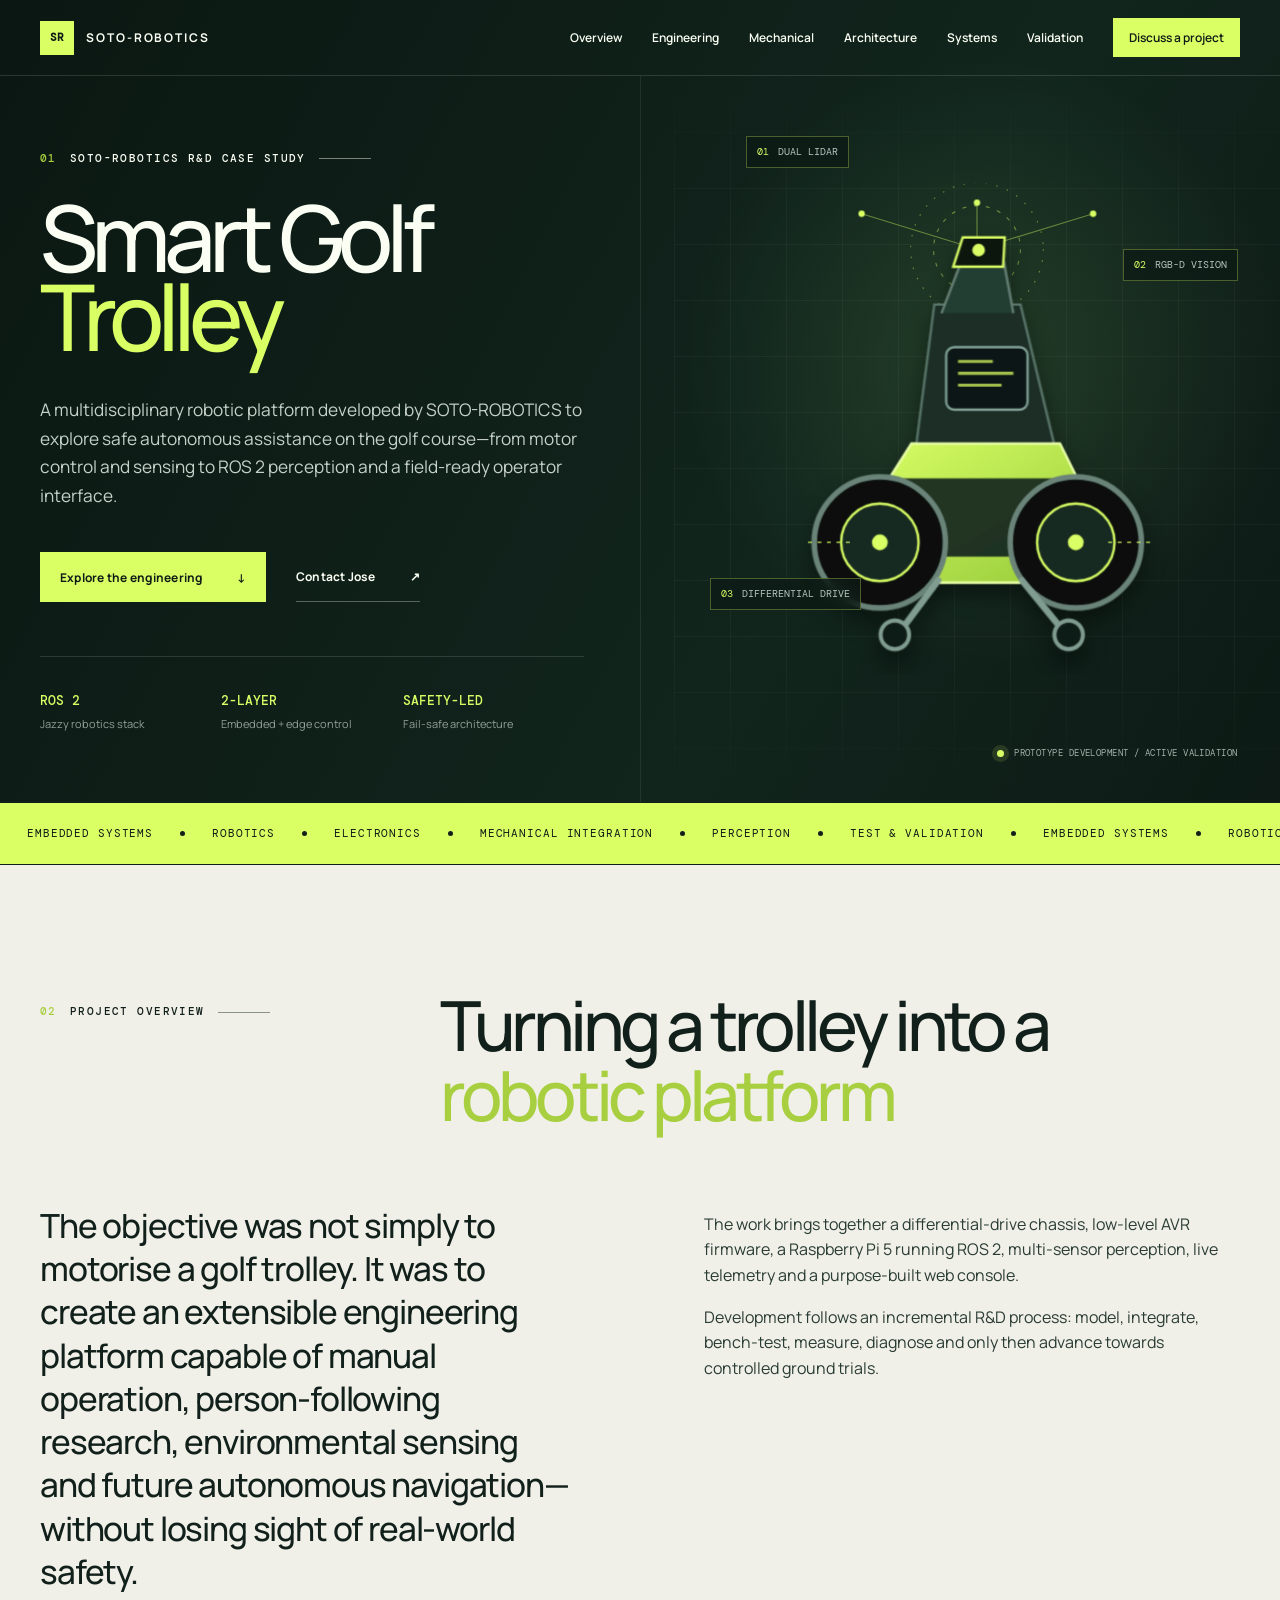
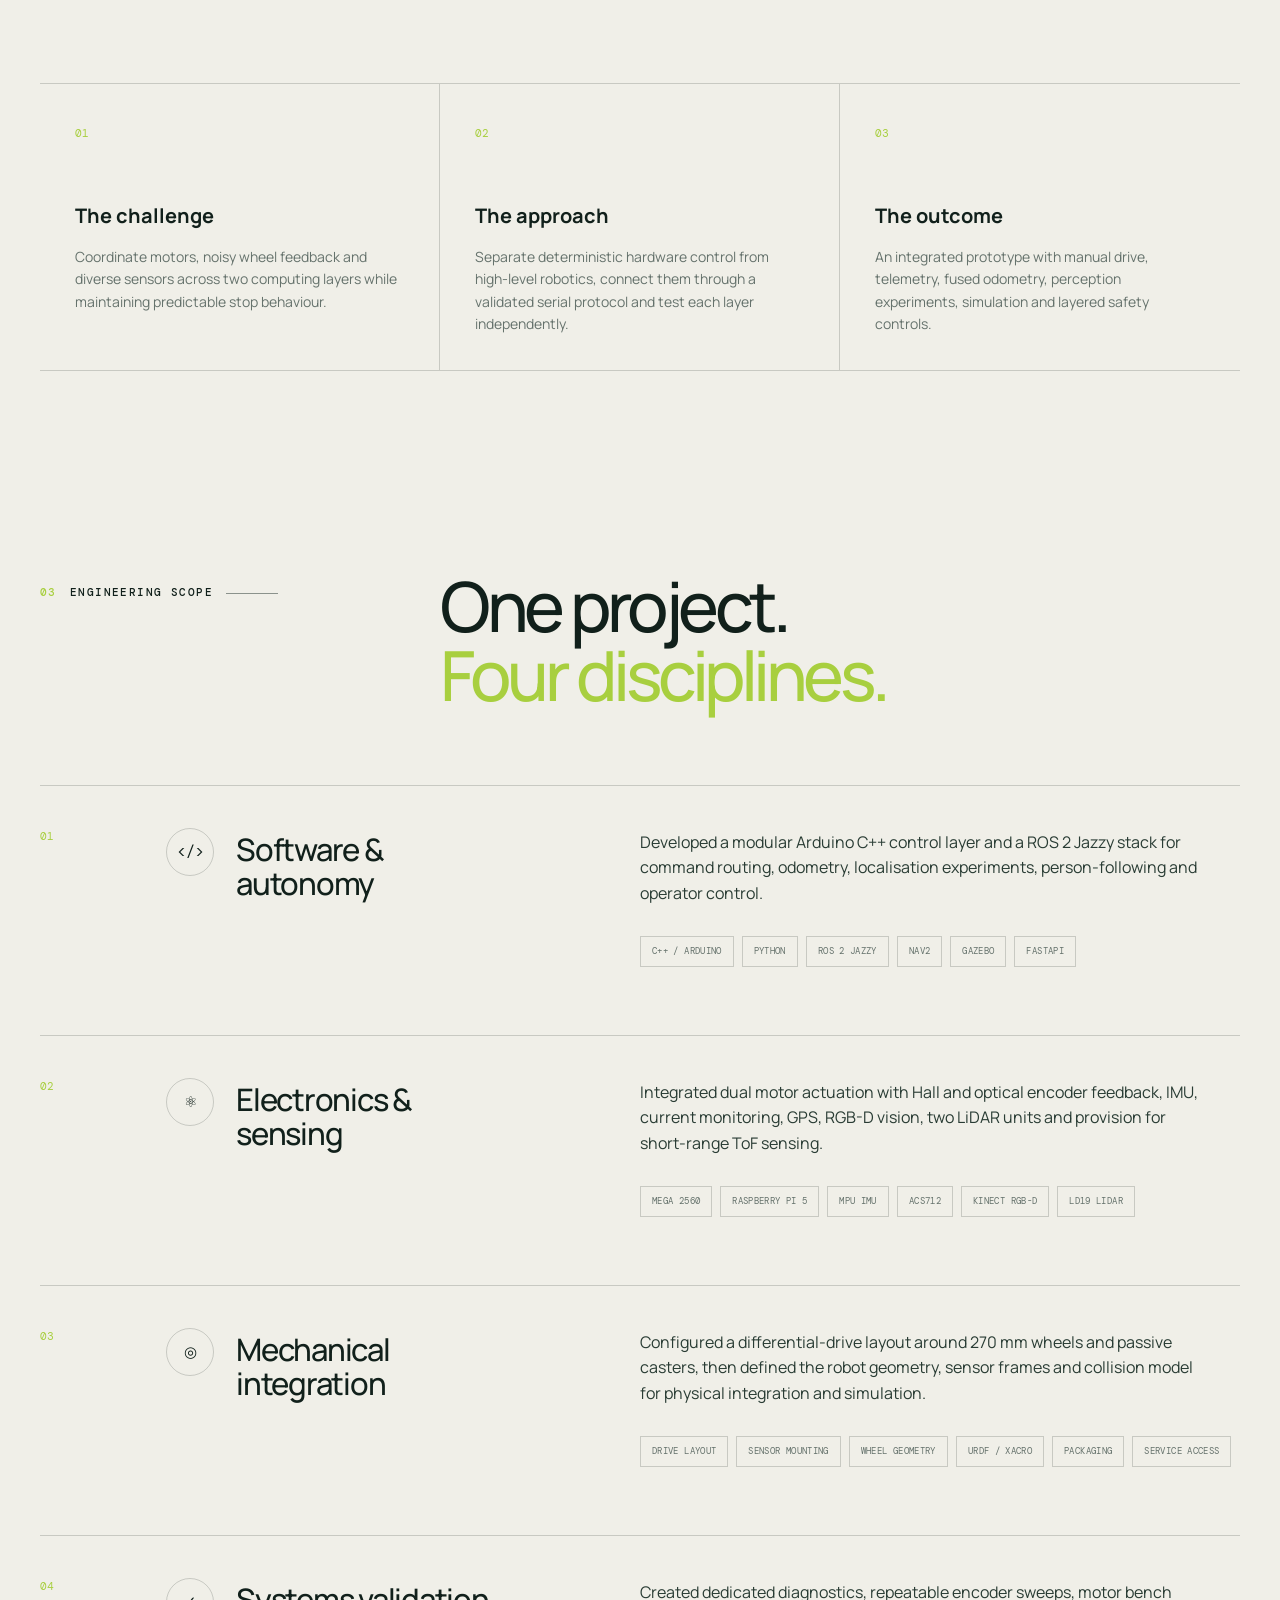
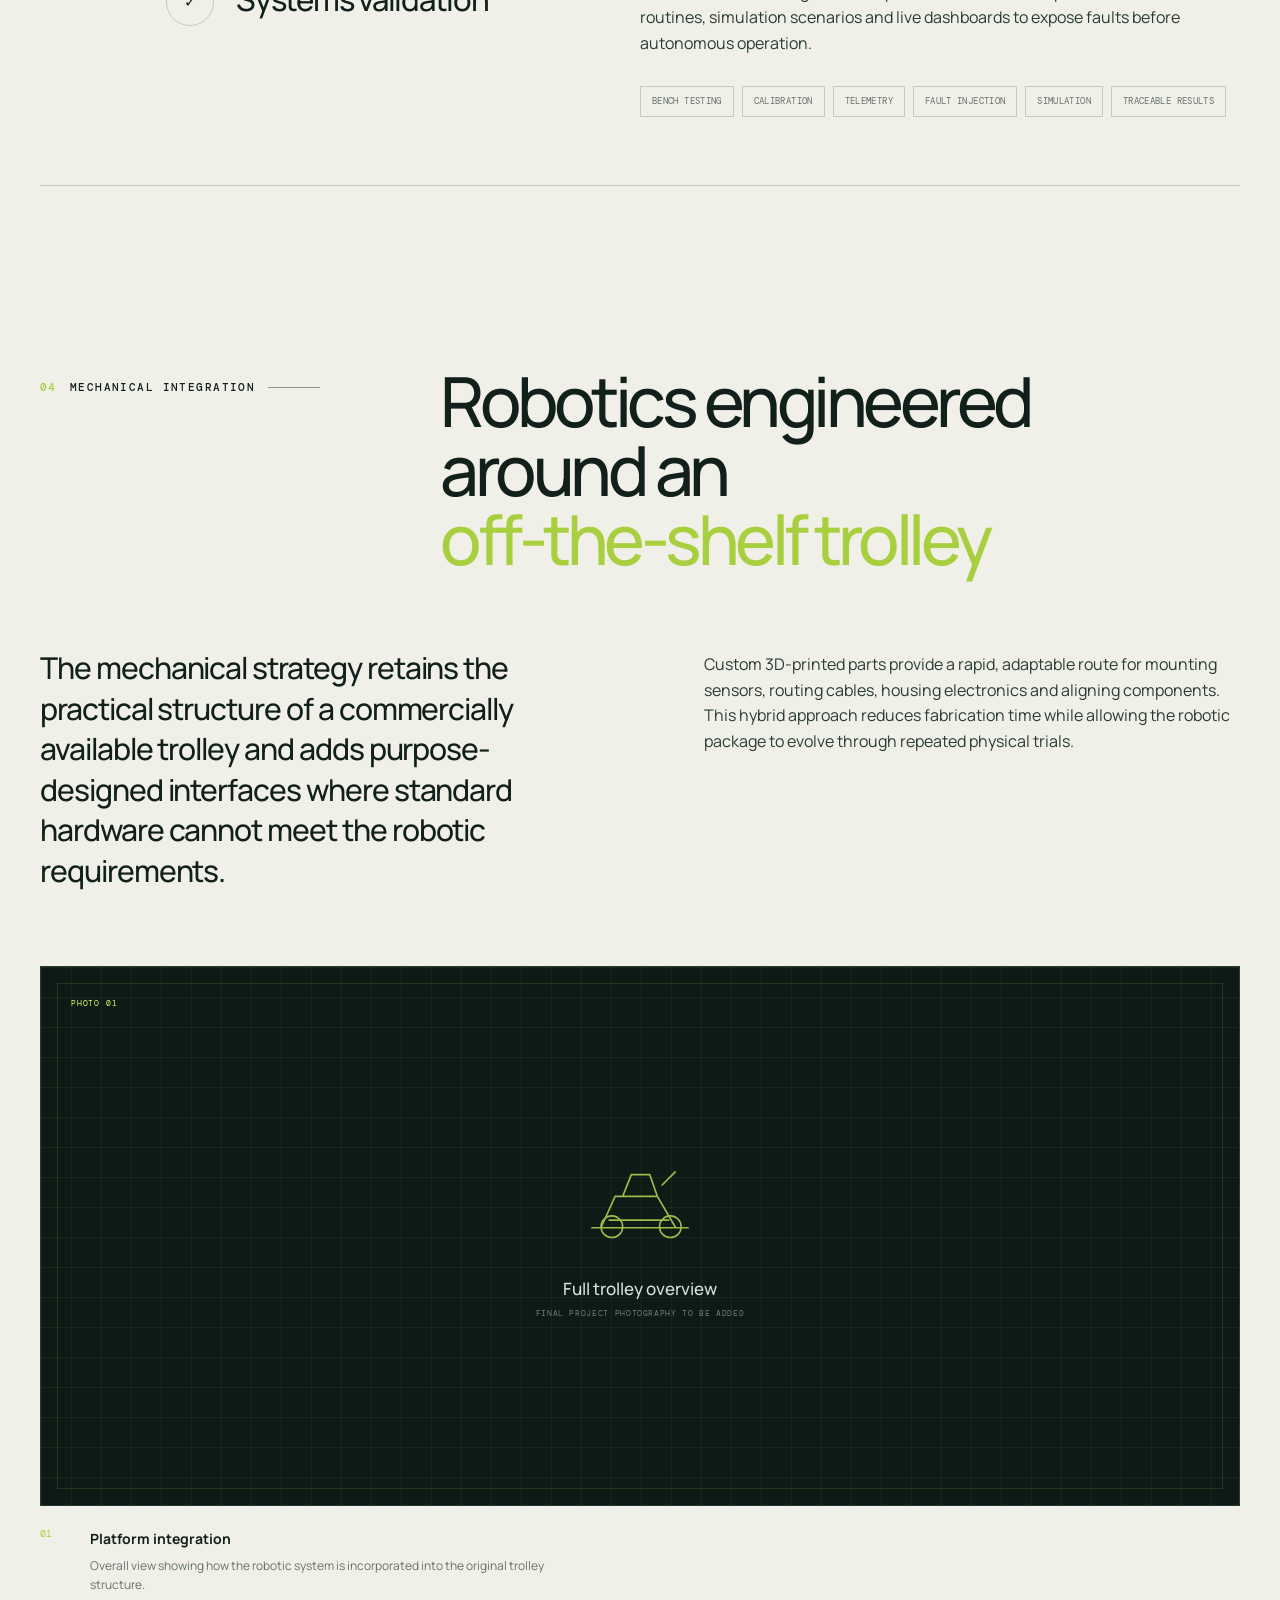
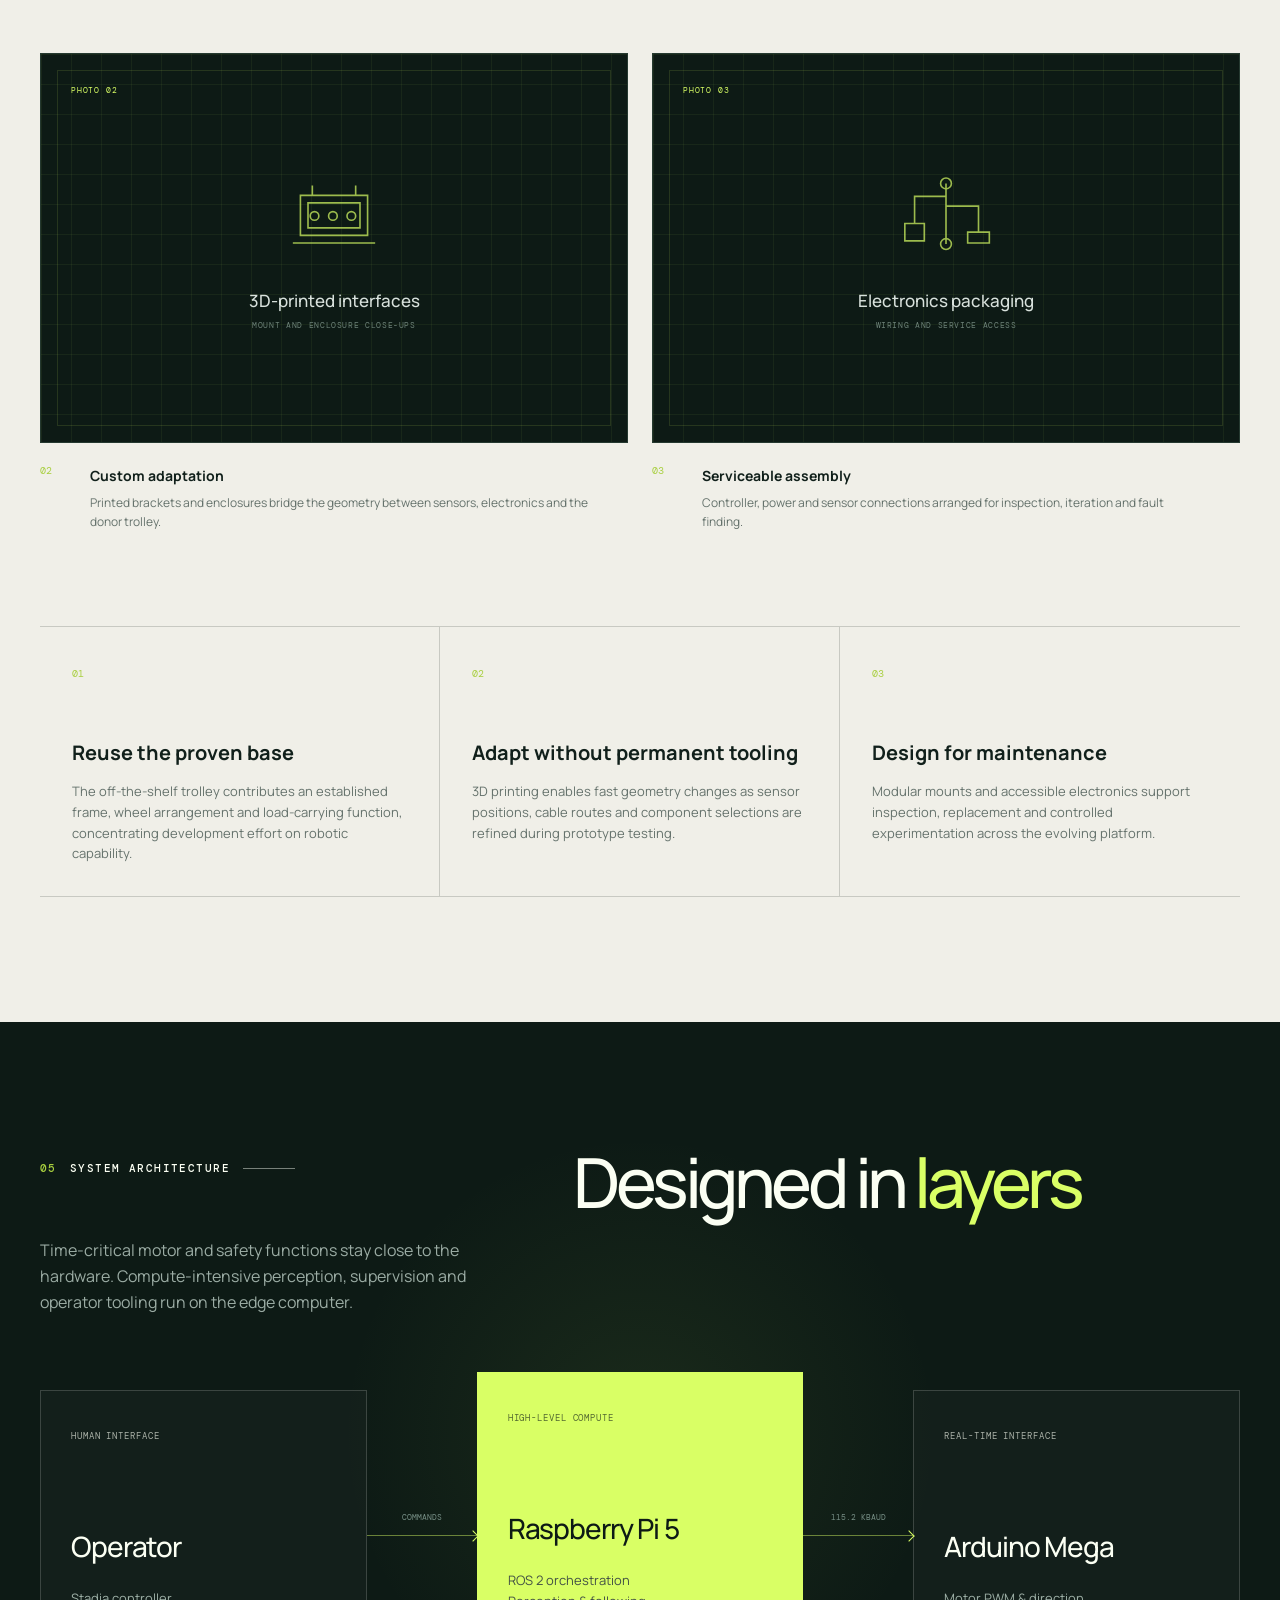
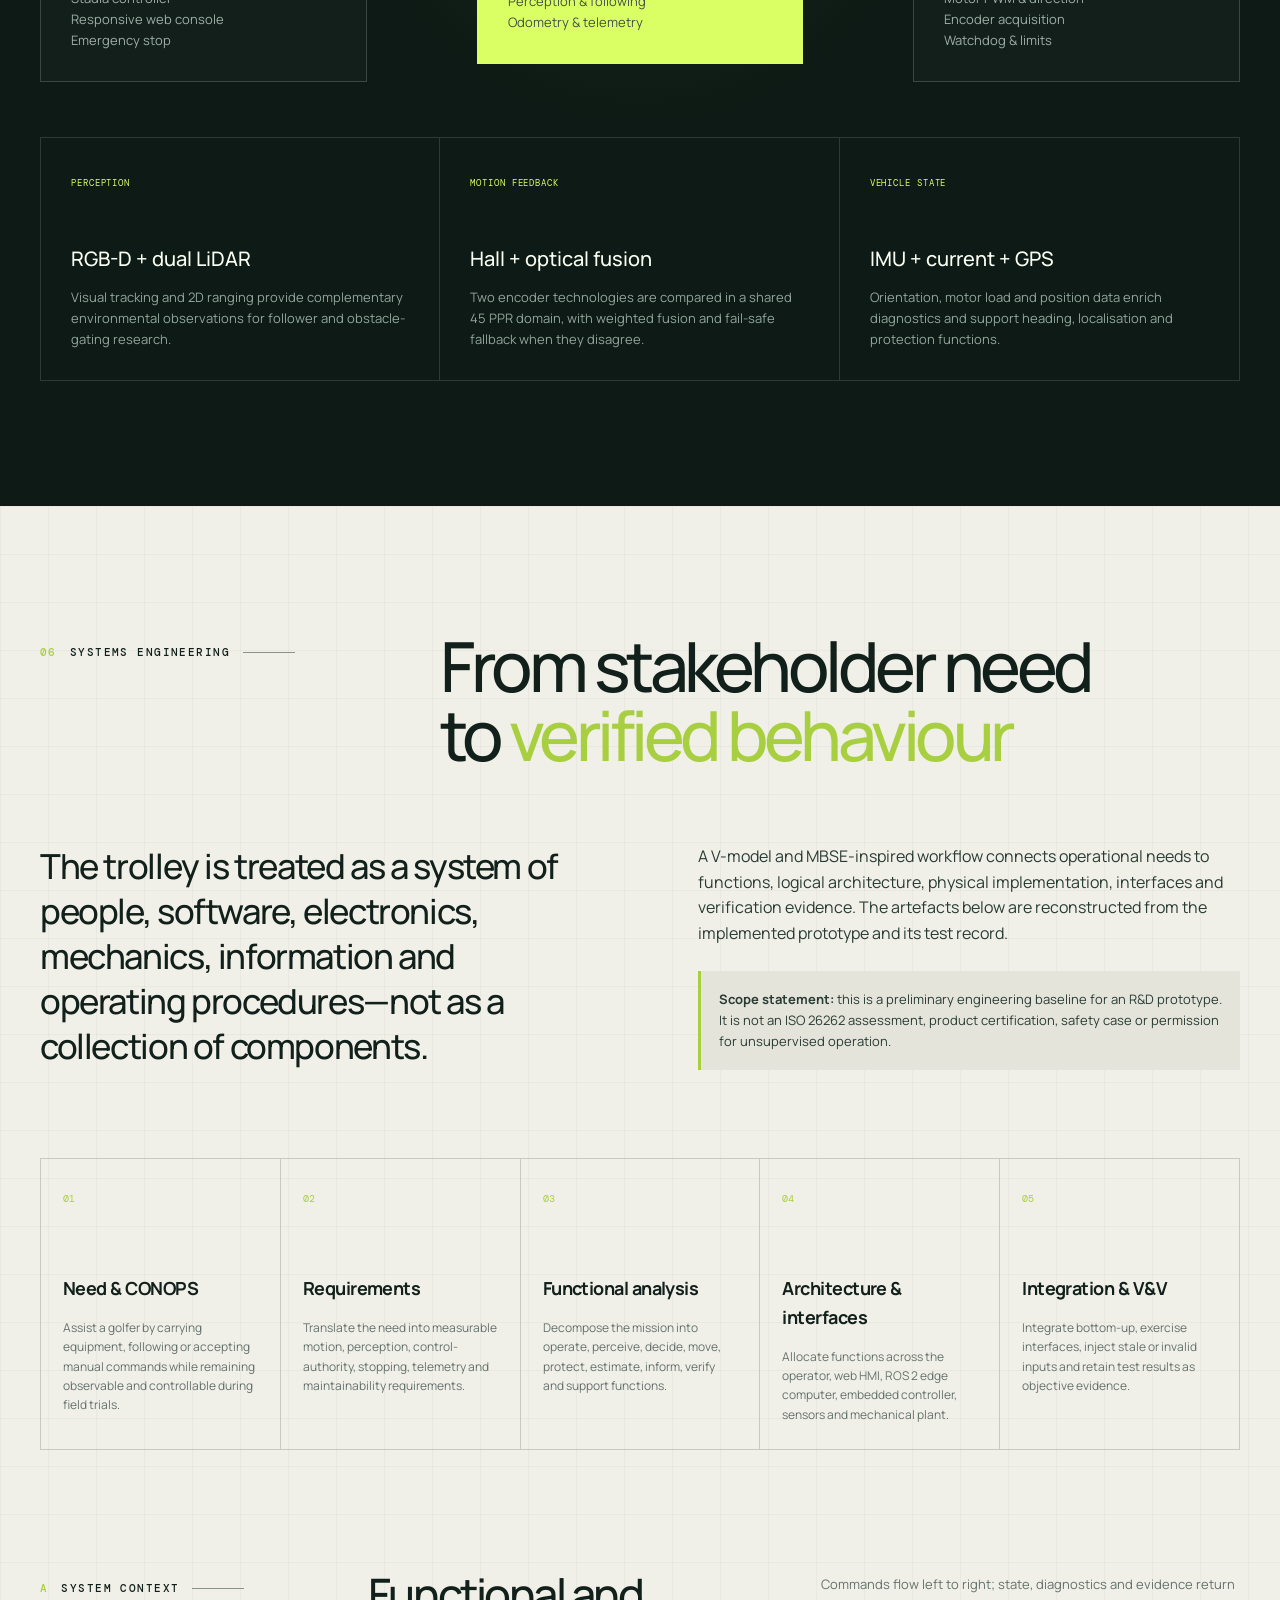
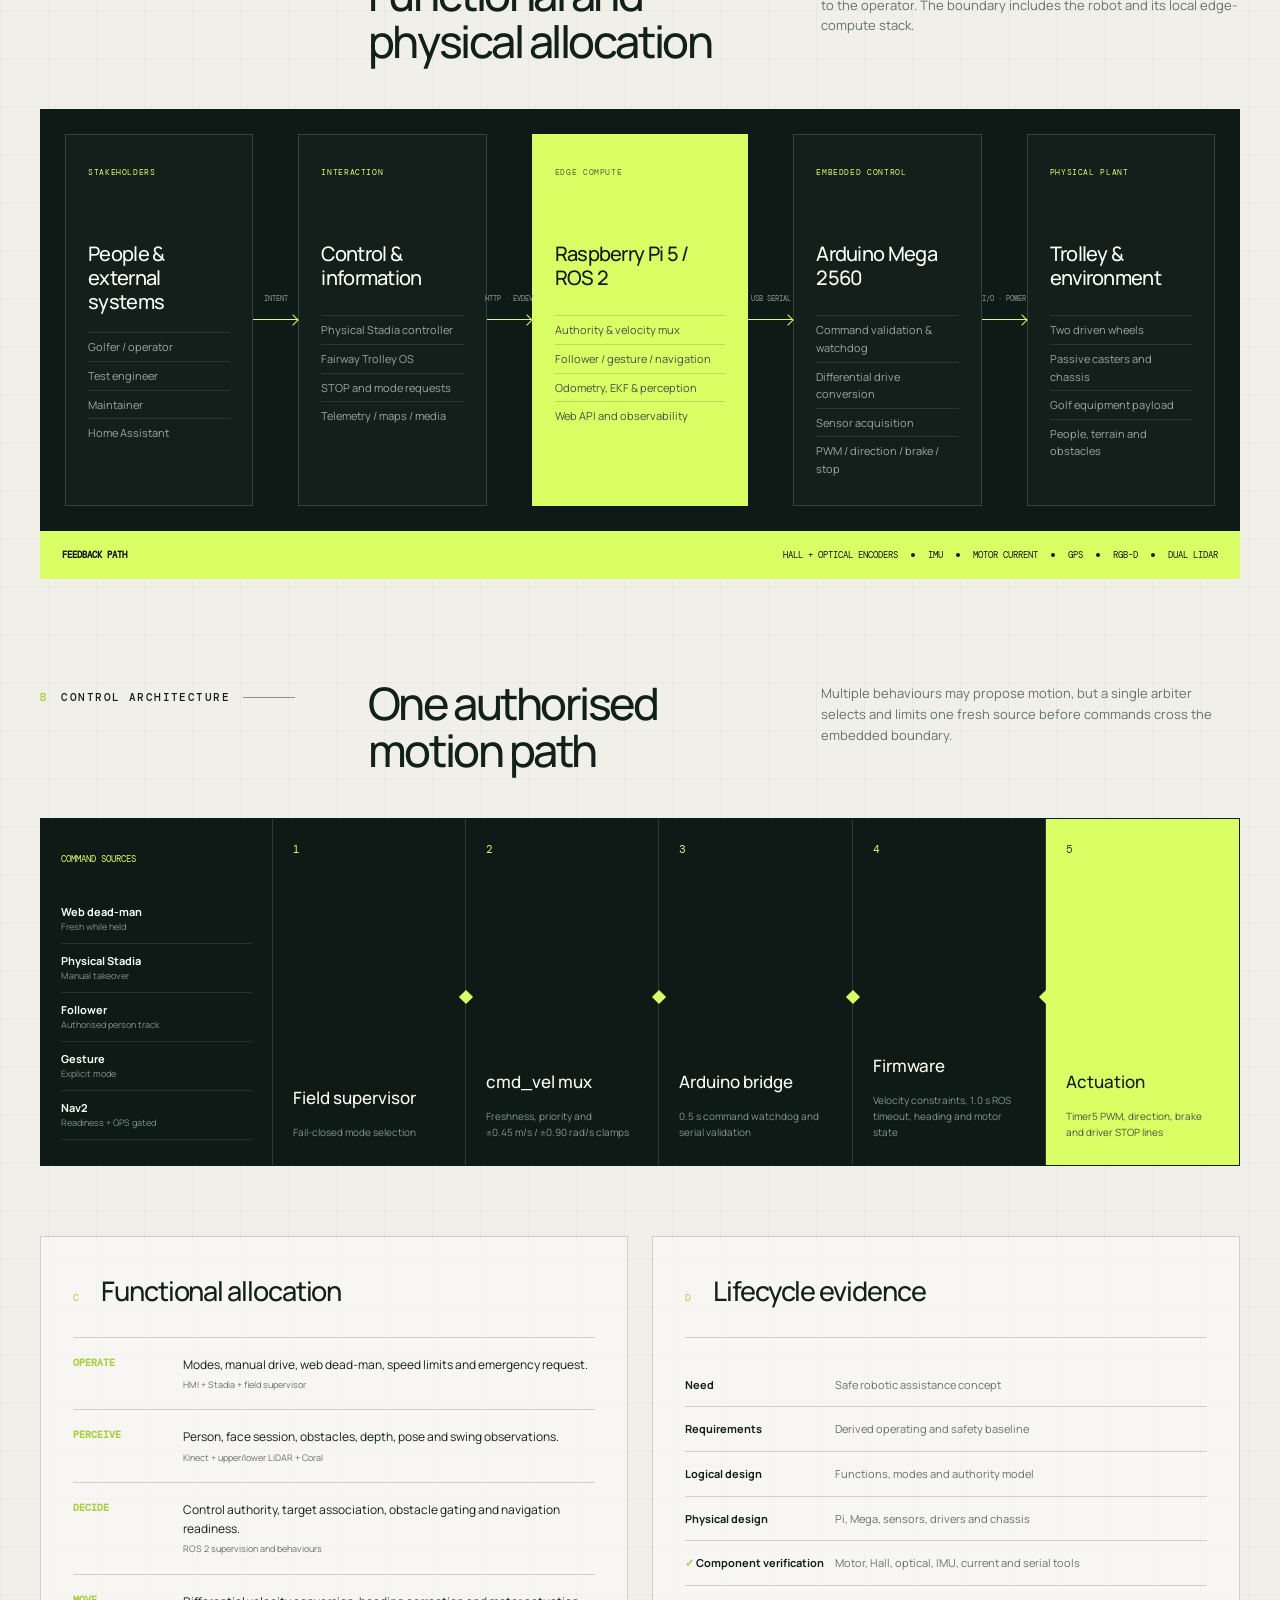
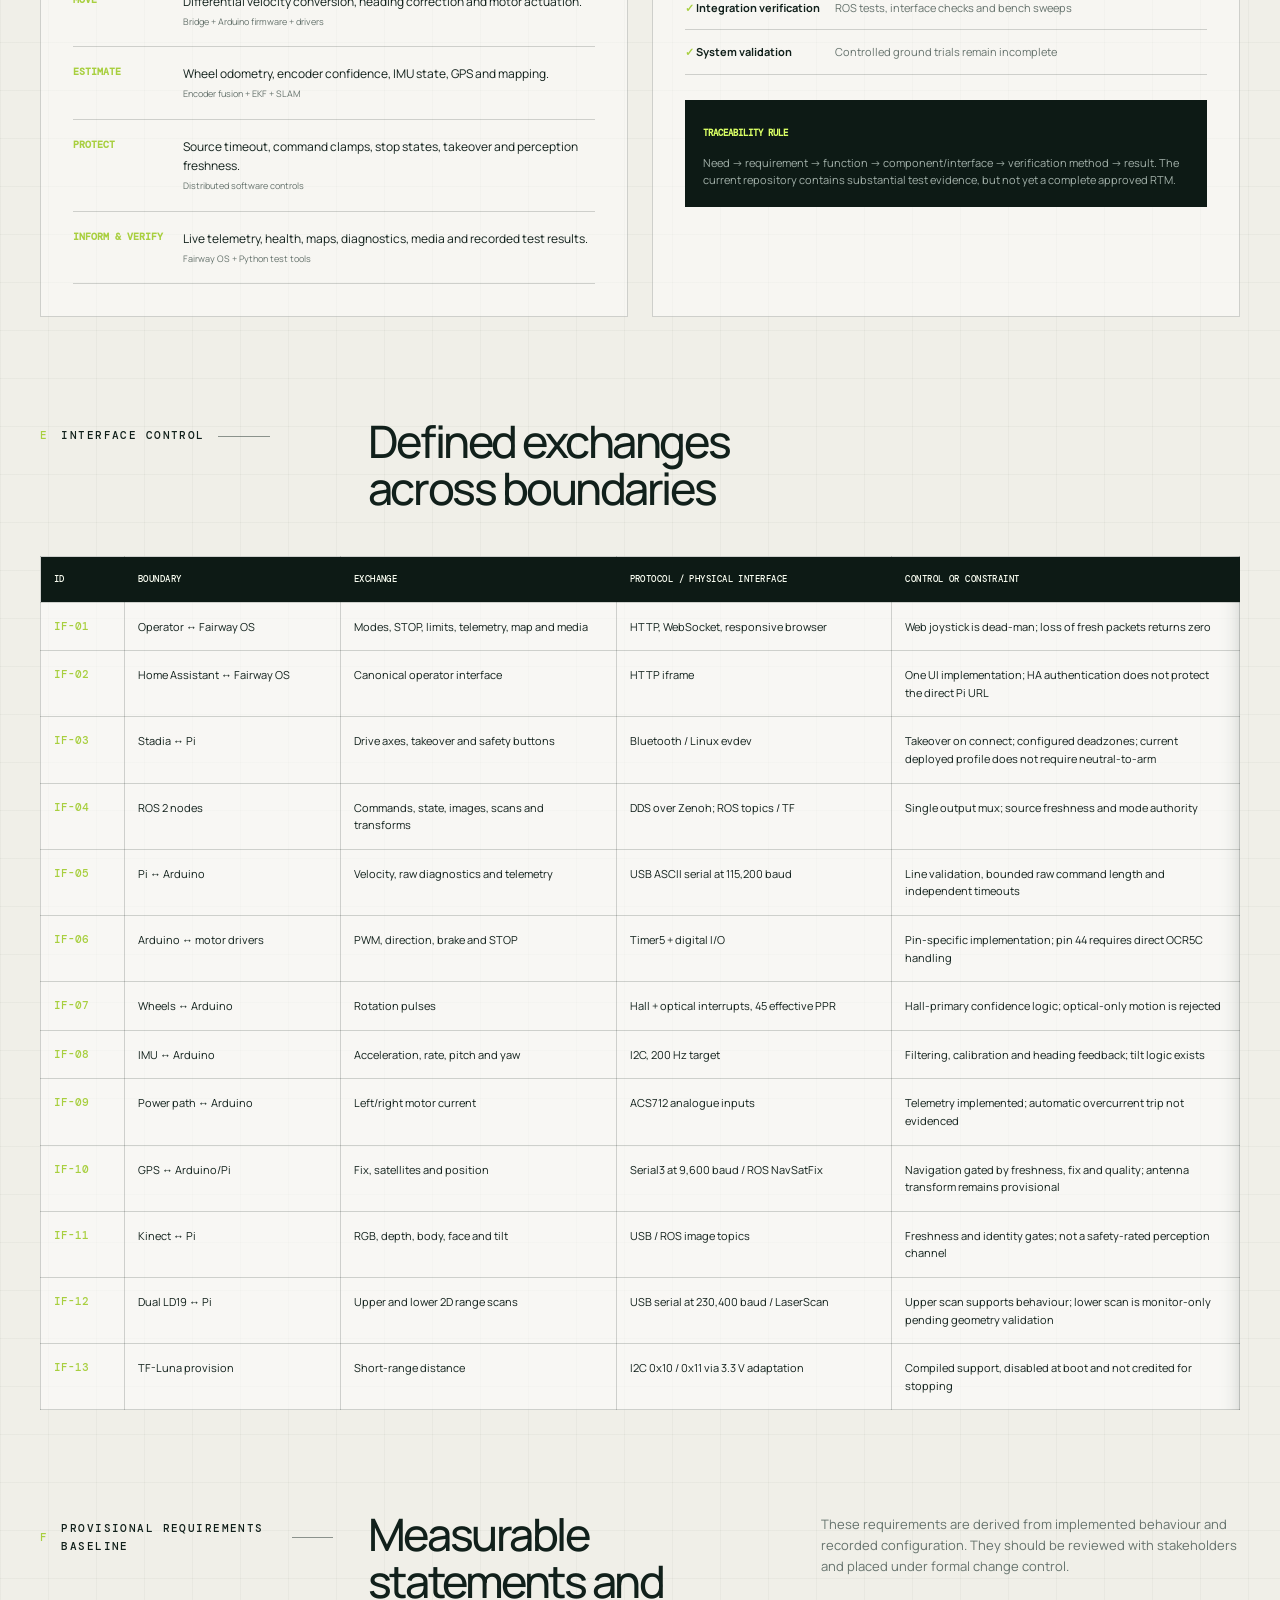
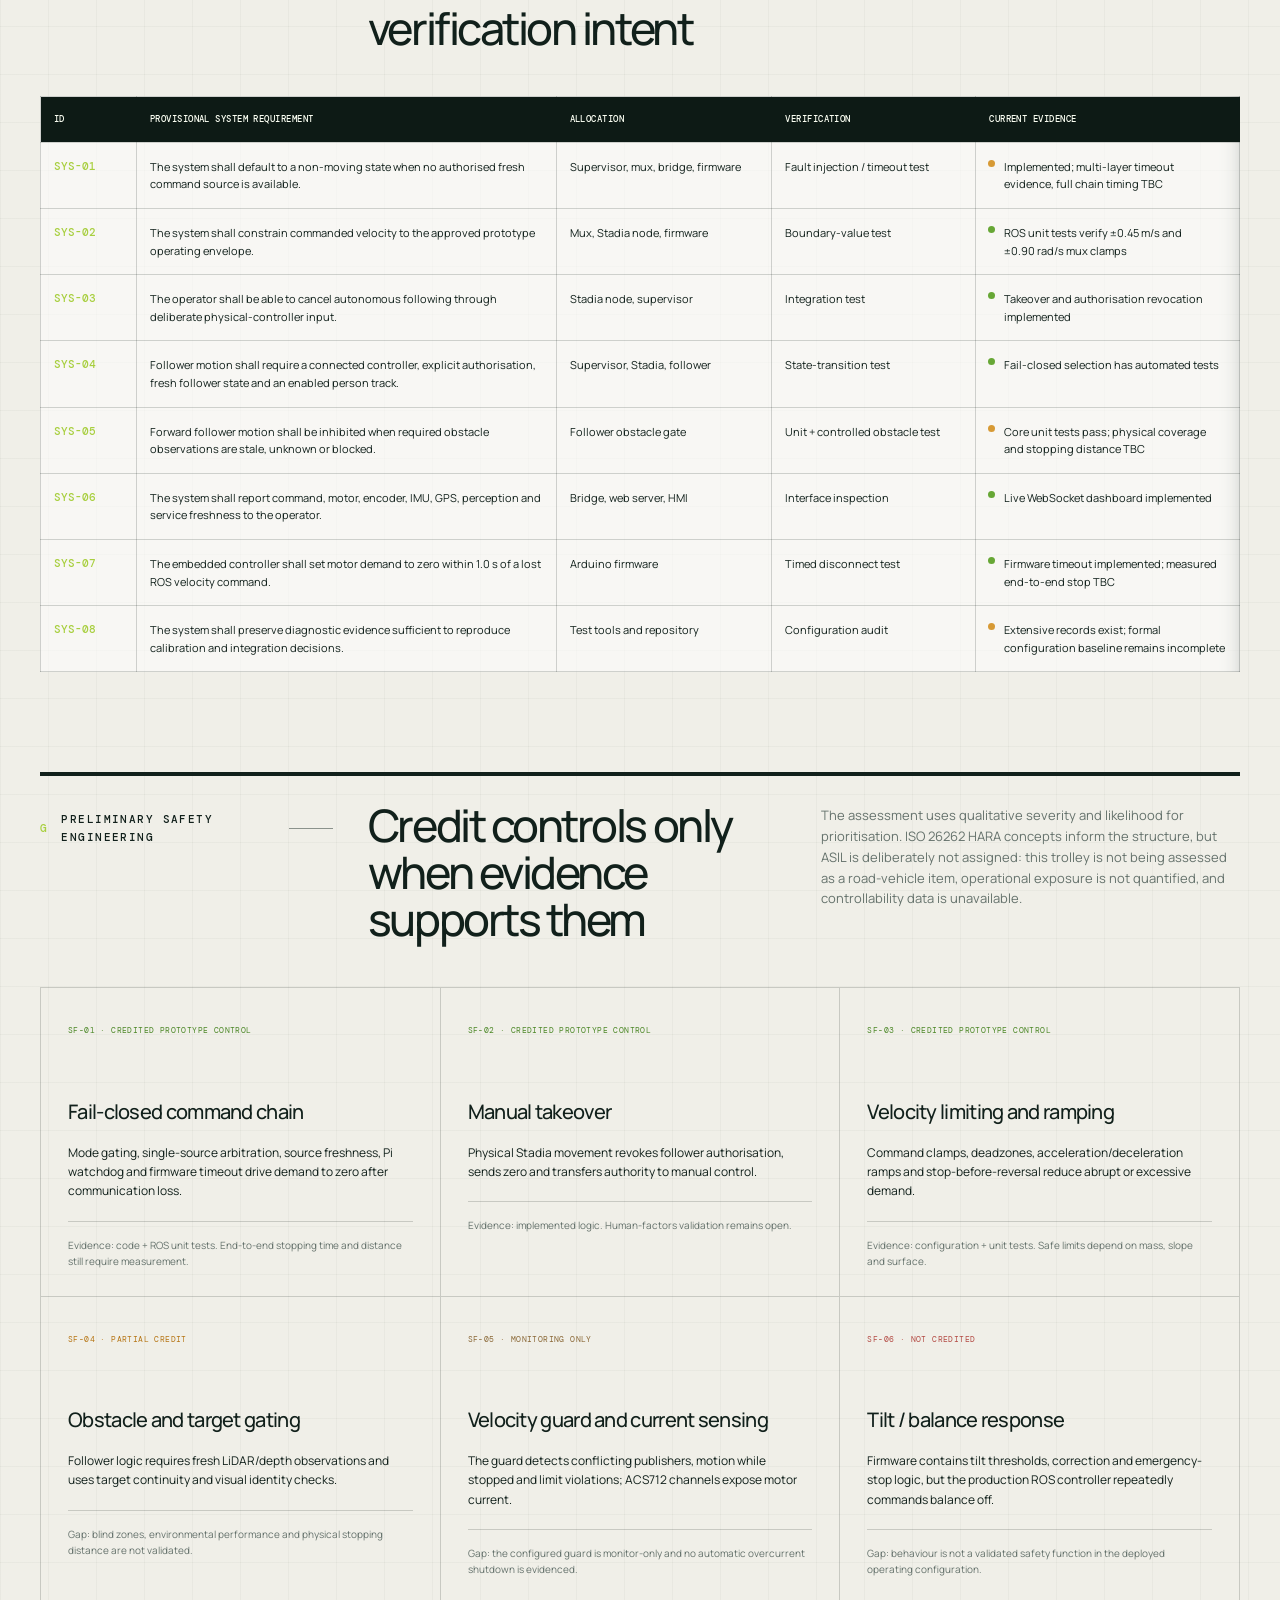
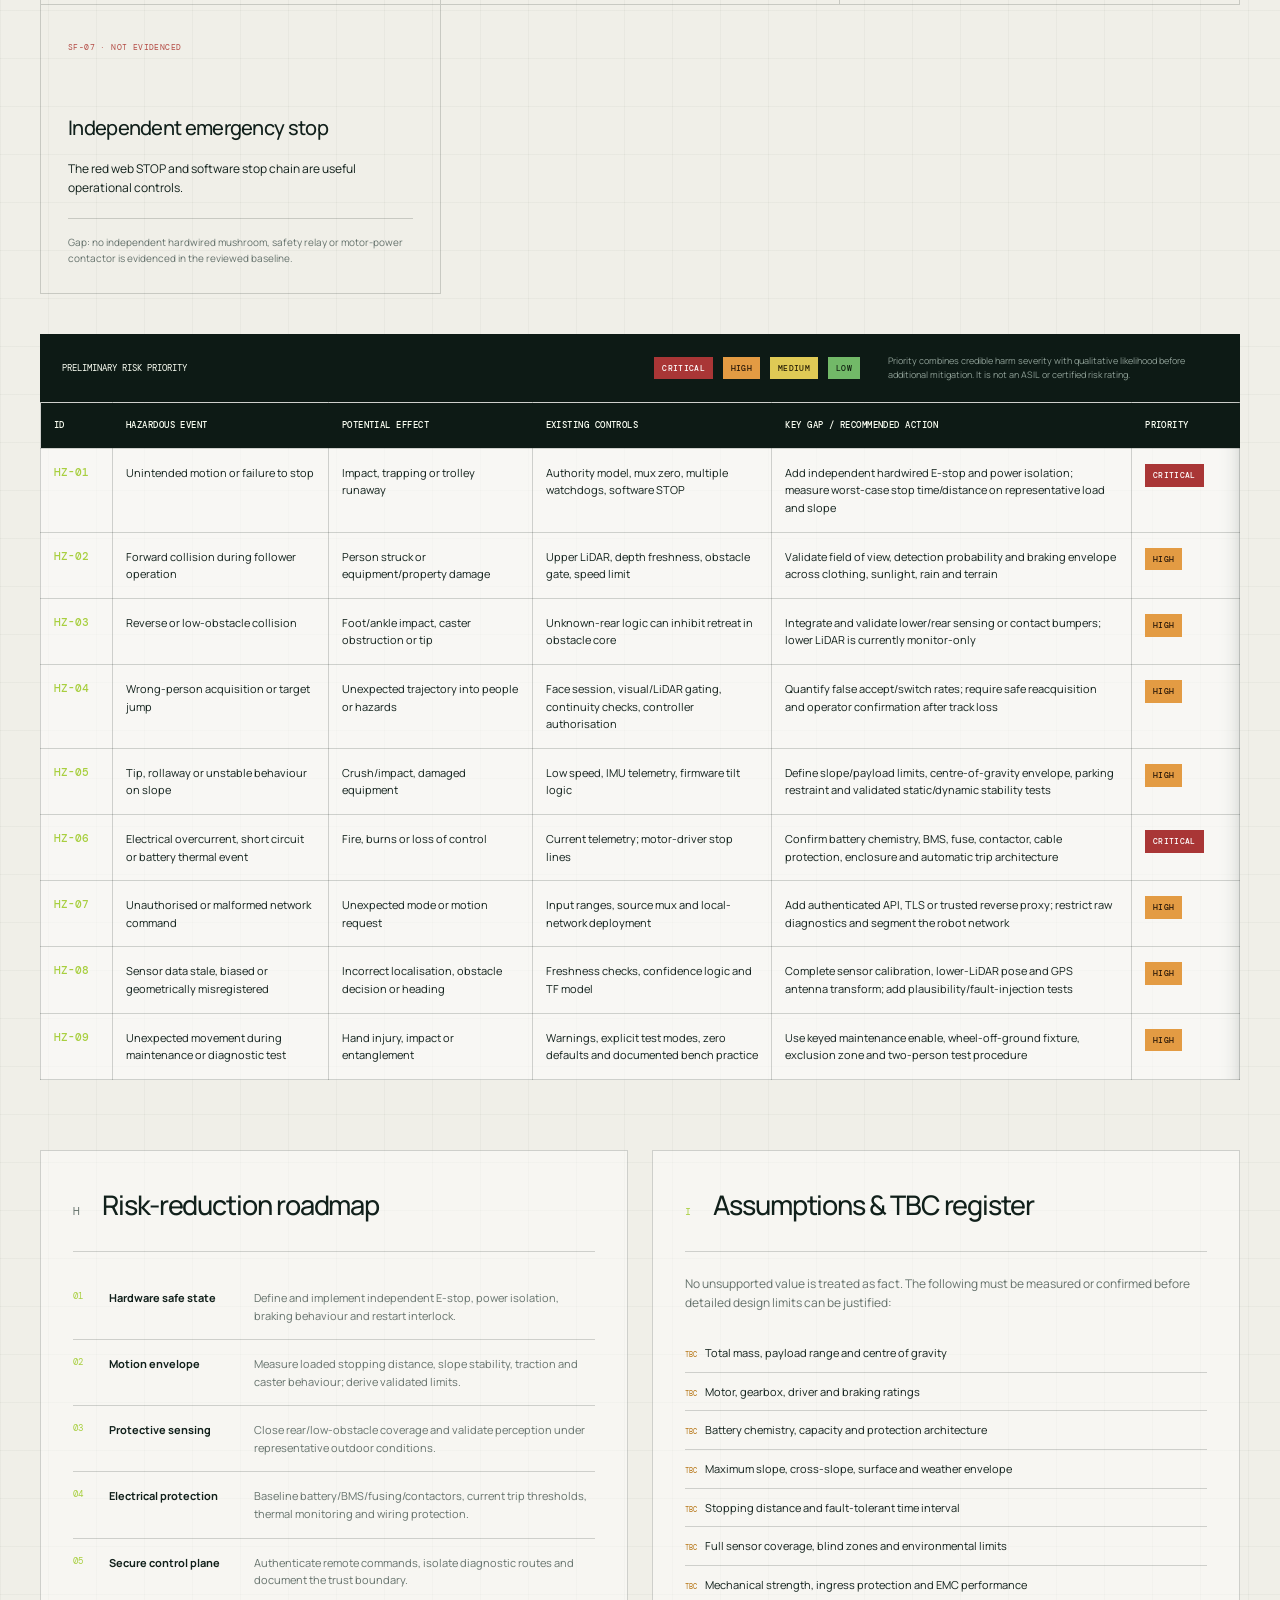
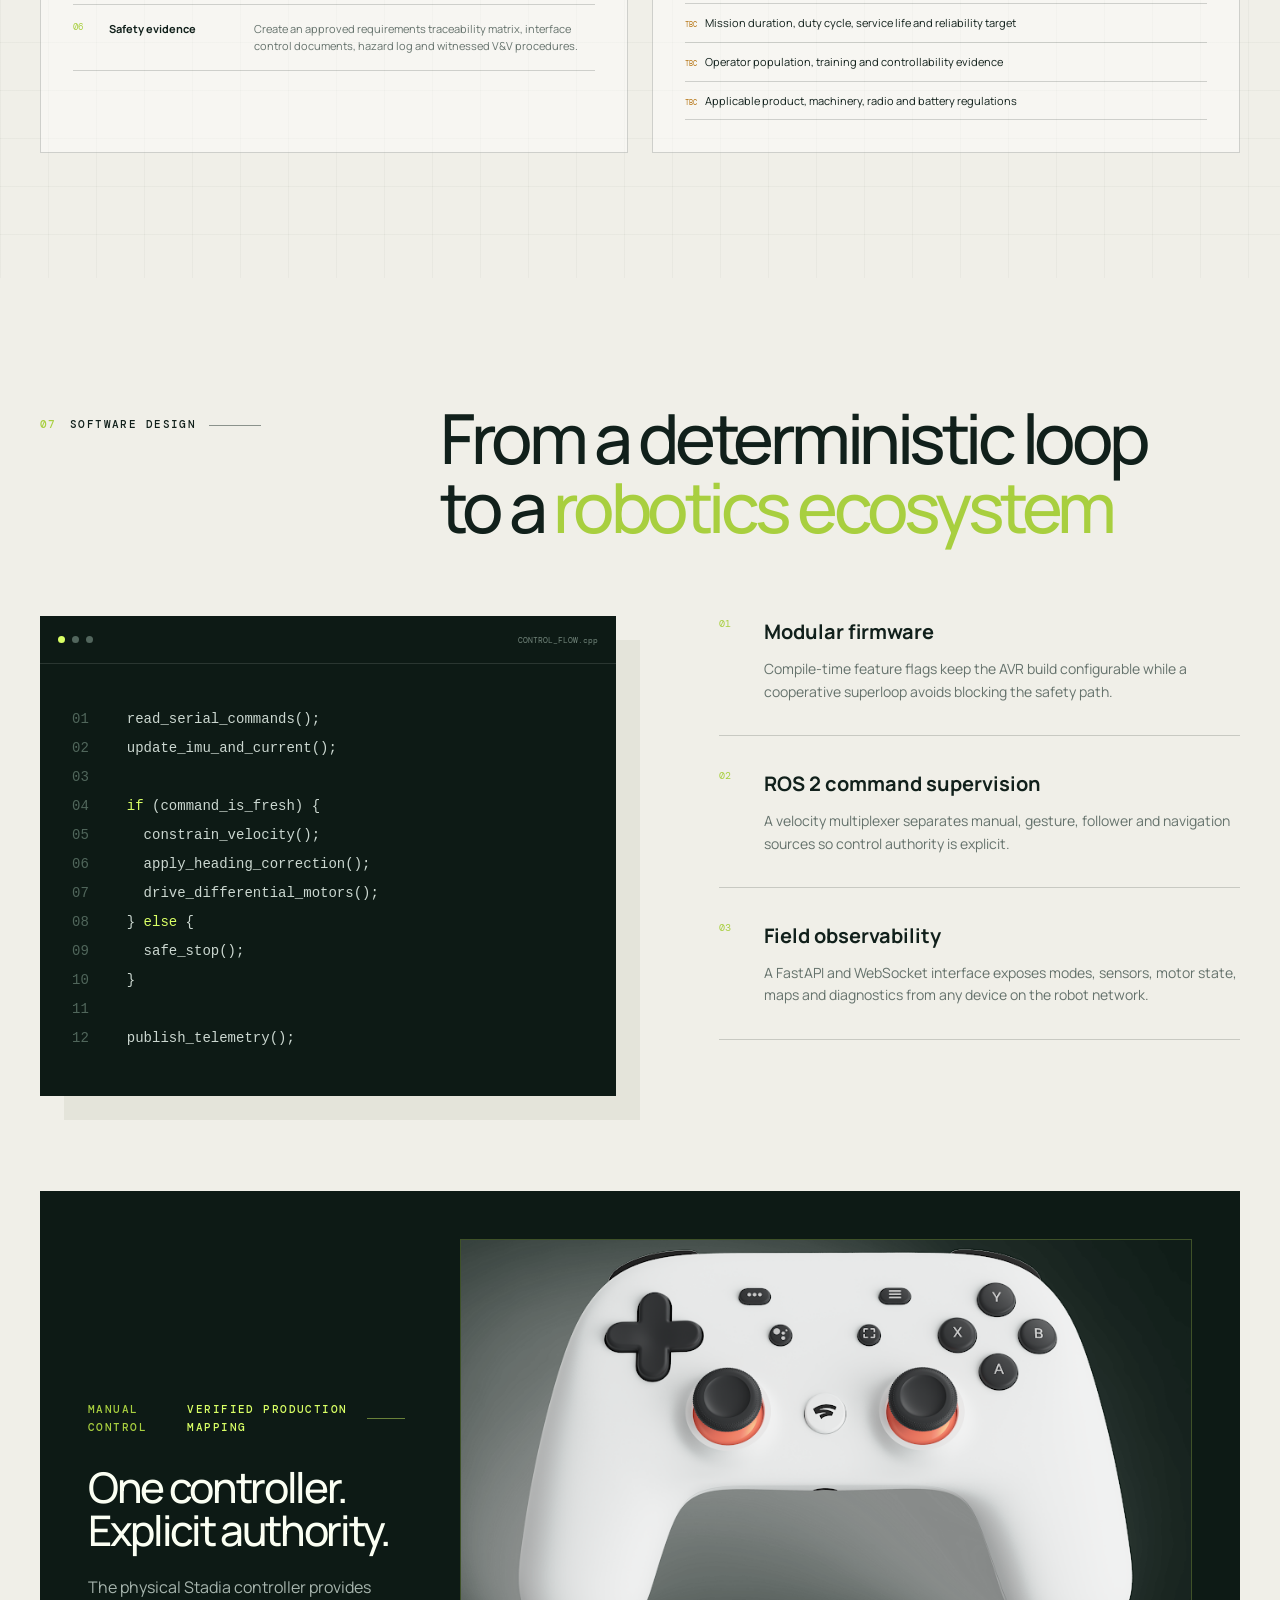
==== commit 62ee8695: "Document trolley systems engineering baseline Apply the systems-engineering lecture methods to the i" ====
--- a/portfolio/index.html
+++ b/portfolio/index.html
@@ -3,13 +3,17 @@
 <head>
   <meta charset="utf-8">
   <meta name="viewport" content="width=device-width, initial-scale=1">
-  <meta name="description" content="Smart Golf Trolley robotics R&D case study by Jose M Soto V: embedded control, ROS 2, perception, electronics and mechanical integration.">
-  <meta name="author" content="Jose M Soto V">
+  <meta name="description" content="Smart Golf Trolley robotics R&D case study by SOTO-ROBOTICS: embedded control, ROS 2, perception, electronics and mechanical integration.">
+  <meta name="author" content="SOTO-ROBOTICS">
   <meta name="theme-color" content="#101d19">
   <meta property="og:type" content="website">
-  <meta property="og:title" content="Smart Golf Trolley | Jose M Soto V">
+  <meta property="og:site_name" content="SOTO-ROBOTICS">
+  <meta property="og:title" content="Smart Golf Trolley | SOTO-ROBOTICS">
   <meta property="og:description" content="A multidisciplinary robotics R&D case study spanning embedded software, ROS 2, sensing, safety and mechanical integration.">
-  <title>Smart Golf Trolley | Jose M Soto V</title>
+  <meta name="twitter:card" content="summary">
+  <meta name="twitter:title" content="Smart Golf Trolley | SOTO-ROBOTICS">
+  <meta name="twitter:description" content="Robotics R&D across embedded software, ROS 2, sensing, electronics, safety and mechanical integration.">
+  <title>Smart Golf Trolley | SOTO-ROBOTICS</title>
   <link rel="preconnect" href="https://fonts.googleapis.com">
   <link rel="preconnect" href="https://fonts.gstatic.com" crossorigin>
   <link href="https://fonts.googleapis.com/css2?family=DM+Mono:wght@400;500&family=Manrope:wght@400;500;600;700&display=swap" rel="stylesheet">
@@ -20,9 +24,9 @@
   <a class="skip-link" href="#main">Skip to project</a>
 
   <header class="site-header" data-header>
-    <a class="brand" href="#top" aria-label="Jose M Soto V, home">
-      <span class="brand-mark" aria-hidden="true">JS</span>
-      <span>JOSE M SOTO V</span>
+    <a class="brand" href="#top" aria-label="SOTO-ROBOTICS, home">
+      <span class="brand-mark" aria-hidden="true">SR</span>
+      <span>SOTO-ROBOTICS</span>
     </a>
     <button class="nav-toggle" type="button" aria-expanded="false" aria-controls="site-nav" data-nav-toggle>
       <span class="sr-only">Toggle navigation</span>
@@ -33,6 +37,7 @@
       <a href="#engineering">Engineering</a>
       <a href="#mechanical">Mechanical</a>
       <a href="#architecture">Architecture</a>
+      <a href="#systems-engineering">Systems</a>
       <a href="#validation">Validation</a>
       <a class="nav-cta" href="mailto:josemsotov@gmail.com?subject=Engineering%20project%20enquiry">Discuss a project</a>
     </nav>
@@ -41,9 +46,9 @@
   <main id="main">
     <section id="top" class="hero section-grid">
       <div class="hero-copy reveal">
-        <p class="eyebrow"><span>01</span> Robotics R&amp;D case study</p>
+        <p class="eyebrow"><span>01</span> SOTO-ROBOTICS R&amp;D case study</p>
         <h1>Smart Golf<br><em>Trolley</em></h1>
-        <p class="hero-intro">A multidisciplinary robotic platform developed to explore safe autonomous assistance on the golf course&mdash;from motor control and sensing to ROS 2 perception and a field-ready operator interface.</p>
+        <p class="hero-intro">A multidisciplinary robotic platform developed by SOTO-ROBOTICS to explore safe autonomous assistance on the golf course&mdash;from motor control and sensing to ROS 2 perception and a field-ready operator interface.</p>
         <div class="hero-actions">
           <a class="button button-primary" href="#overview">Explore the engineering <span aria-hidden="true">&darr;</span></a>
           <a class="button button-text" href="mailto:josemsotov@gmail.com?subject=Smart%20Golf%20Trolley%20R%26D">Contact Jose <span aria-hidden="true">&nearr;</span></a>
@@ -341,9 +346,245 @@
       </div>
     </section>
 
+    <section id="systems-engineering" class="systems-engineering section-shell">
+      <div class="section-heading reveal">
+        <p class="eyebrow"><span>06</span> Systems engineering</p>
+        <h2>From stakeholder need<br>to <em>verified behaviour</em></h2>
+      </div>
+
+      <div class="se-intro">
+        <div class="se-intro-lead reveal">
+          <p>The trolley is treated as a system of people, software, electronics, mechanics, information and operating procedures&mdash;not as a collection of components.</p>
+        </div>
+        <div class="se-intro-copy reveal">
+          <p>A V-model and MBSE-inspired workflow connects operational needs to functions, logical architecture, physical implementation, interfaces and verification evidence. The artefacts below are reconstructed from the implemented prototype and its test record.</p>
+          <p><strong>Scope statement:</strong> this is a preliminary engineering baseline for an R&amp;D prototype. It is not an ISO&nbsp;26262 assessment, product certification, safety case or permission for unsupervised operation.</p>
+        </div>
+      </div>
+
+      <div class="se-method-grid">
+        <article class="se-method reveal"><span>01</span><h3>Need &amp; CONOPS</h3><p>Assist a golfer by carrying equipment, following or accepting manual commands while remaining observable and controllable during field trials.</p></article>
+        <article class="se-method reveal"><span>02</span><h3>Requirements</h3><p>Translate the need into measurable motion, perception, control-authority, stopping, telemetry and maintainability requirements.</p></article>
+        <article class="se-method reveal"><span>03</span><h3>Functional analysis</h3><p>Decompose the mission into operate, perceive, decide, move, protect, estimate, inform, verify and support functions.</p></article>
+        <article class="se-method reveal"><span>04</span><h3>Architecture &amp; interfaces</h3><p>Allocate functions across the operator, web HMI, ROS&nbsp;2 edge computer, embedded controller, sensors and mechanical plant.</p></article>
+        <article class="se-method reveal"><span>05</span><h3>Integration &amp; V&amp;V</h3><p>Integrate bottom-up, exercise interfaces, inject stale or invalid inputs and retain test results as objective evidence.</p></article>
+      </div>
+
+      <div class="se-subheading reveal">
+        <p class="eyebrow"><span>A</span> System context</p>
+        <h3>Functional and physical allocation</h3>
+        <p>Commands flow left to right; state, diagnostics and evidence return to the operator. The boundary includes the robot and its local edge-compute stack.</p>
+      </div>
+
+      <div class="se-context-diagram reveal" role="img" aria-label="System context block diagram from stakeholders through interfaces, ROS 2 compute, embedded control and physical trolley">
+        <article class="se-layer">
+          <span>Stakeholders</span>
+          <h4>People &amp; external systems</h4>
+          <ul><li>Golfer / operator</li><li>Test engineer</li><li>Maintainer</li><li>Home Assistant</li></ul>
+        </article>
+        <div class="se-diagram-arrow" aria-hidden="true"><b>intent</b></div>
+        <article class="se-layer">
+          <span>Interaction</span>
+          <h4>Control &amp; information</h4>
+          <ul><li>Physical Stadia controller</li><li>Fairway Trolley OS</li><li>STOP and mode requests</li><li>Telemetry / maps / media</li></ul>
+        </article>
+        <div class="se-diagram-arrow" aria-hidden="true"><b>HTTP · evdev</b></div>
+        <article class="se-layer featured">
+          <span>Edge compute</span>
+          <h4>Raspberry Pi 5 / ROS 2</h4>
+          <ul><li>Authority &amp; velocity mux</li><li>Follower / gesture / navigation</li><li>Odometry, EKF &amp; perception</li><li>Web API and observability</li></ul>
+        </article>
+        <div class="se-diagram-arrow" aria-hidden="true"><b>USB serial</b></div>
+        <article class="se-layer">
+          <span>Embedded control</span>
+          <h4>Arduino Mega 2560</h4>
+          <ul><li>Command validation &amp; watchdog</li><li>Differential drive conversion</li><li>Sensor acquisition</li><li>PWM / direction / brake / stop</li></ul>
+        </article>
+        <div class="se-diagram-arrow" aria-hidden="true"><b>I/O · power</b></div>
+        <article class="se-layer">
+          <span>Physical plant</span>
+          <h4>Trolley &amp; environment</h4>
+          <ul><li>Two driven wheels</li><li>Passive casters and chassis</li><li>Golf equipment payload</li><li>People, terrain and obstacles</li></ul>
+        </article>
+      </div>
+
+      <div class="se-feedback-band reveal">
+        <strong>Feedback path</strong>
+        <span>Hall + optical encoders</span><i></i><span>IMU</span><i></i><span>motor current</span><i></i><span>GPS</span><i></i><span>RGB-D</span><i></i><span>dual LiDAR</span>
+      </div>
+
+      <div class="se-subheading reveal">
+        <p class="eyebrow"><span>B</span> Control architecture</p>
+        <h3>One authorised motion path</h3>
+        <p>Multiple behaviours may propose motion, but a single arbiter selects and limits one fresh source before commands cross the embedded boundary.</p>
+      </div>
+
+      <div class="control-chain reveal">
+        <div class="control-sources">
+          <span>Command sources</span>
+          <article><b>Web dead-man</b><small>Fresh while held</small></article>
+          <article><b>Physical Stadia</b><small>Manual takeover</small></article>
+          <article><b>Follower</b><small>Authorised person track</small></article>
+          <article><b>Gesture</b><small>Explicit mode</small></article>
+          <article><b>Nav2</b><small>Readiness + GPS gated</small></article>
+        </div>
+        <div class="control-step"><span>1</span><b>Field supervisor</b><small>Fail-closed mode selection</small></div>
+        <div class="control-step"><span>2</span><b>cmd_vel mux</b><small>Freshness, priority and ±0.45&nbsp;m/s / ±0.90&nbsp;rad/s clamps</small></div>
+        <div class="control-step"><span>3</span><b>Arduino bridge</b><small>0.5&nbsp;s command watchdog and serial validation</small></div>
+        <div class="control-step"><span>4</span><b>Firmware</b><small>Velocity constraints, 1.0&nbsp;s ROS timeout, heading and motor state</small></div>
+        <div class="control-step output"><span>5</span><b>Actuation</b><small>Timer5 PWM, direction, brake and driver STOP lines</small></div>
+      </div>
+
+      <div class="se-grid-two">
+        <div class="se-panel reveal">
+          <div class="se-panel-heading"><span>C</span><h3>Functional allocation</h3></div>
+          <div class="allocation-list">
+            <article><b>Operate</b><p>Modes, manual drive, web dead-man, speed limits and emergency request.</p><small>HMI + Stadia + field supervisor</small></article>
+            <article><b>Perceive</b><p>Person, face session, obstacles, depth, pose and swing observations.</p><small>Kinect + upper/lower LiDAR + Coral</small></article>
+            <article><b>Decide</b><p>Control authority, target association, obstacle gating and navigation readiness.</p><small>ROS 2 supervision and behaviours</small></article>
+            <article><b>Move</b><p>Differential velocity conversion, heading correction and motor actuation.</p><small>Bridge + Arduino firmware + drivers</small></article>
+            <article><b>Estimate</b><p>Wheel odometry, encoder confidence, IMU state, GPS and mapping.</p><small>Encoder fusion + EKF + SLAM</small></article>
+            <article><b>Protect</b><p>Source timeout, command clamps, stop states, takeover and perception freshness.</p><small>Distributed software controls</small></article>
+            <article><b>Inform &amp; verify</b><p>Live telemetry, health, maps, diagnostics, media and recorded test results.</p><small>Fairway OS + Python test tools</small></article>
+          </div>
+        </div>
+
+        <div class="se-panel reveal">
+          <div class="se-panel-heading"><span>D</span><h3>Lifecycle evidence</h3></div>
+          <ol class="v-cycle">
+            <li><b>Need</b><span>Safe robotic assistance concept</span></li>
+            <li><b>Requirements</b><span>Derived operating and safety baseline</span></li>
+            <li><b>Logical design</b><span>Functions, modes and authority model</span></li>
+            <li><b>Physical design</b><span>Pi, Mega, sensors, drivers and chassis</span></li>
+            <li><b>Component verification</b><span>Motor, Hall, optical, IMU, current and serial tools</span></li>
+            <li><b>Integration verification</b><span>ROS tests, interface checks and bench sweeps</span></li>
+            <li><b>System validation</b><span>Controlled ground trials remain incomplete</span></li>
+          </ol>
+          <div class="evidence-note"><b>Traceability rule</b><p>Need &rarr; requirement &rarr; function &rarr; component/interface &rarr; verification method &rarr; result. The current repository contains substantial test evidence, but not yet a complete approved RTM.</p></div>
+        </div>
+      </div>
+
+      <div class="se-subheading reveal">
+        <p class="eyebrow"><span>E</span> Interface control</p>
+        <h3>Defined exchanges across boundaries</h3>
+      </div>
+
+      <div class="table-scroll reveal" tabindex="0" aria-label="Interface register, horizontally scrollable">
+        <table class="se-table interface-table">
+          <thead><tr><th>ID</th><th>Boundary</th><th>Exchange</th><th>Protocol / physical interface</th><th>Control or constraint</th></tr></thead>
+          <tbody>
+            <tr><td>IF-01</td><td>Operator &harr; Fairway OS</td><td>Modes, STOP, limits, telemetry, map and media</td><td>HTTP, WebSocket, responsive browser</td><td>Web joystick is dead-man; loss of fresh packets returns zero</td></tr>
+            <tr><td>IF-02</td><td>Home Assistant &harr; Fairway OS</td><td>Canonical operator interface</td><td>HTTP iframe</td><td>One UI implementation; HA authentication does not protect the direct Pi URL</td></tr>
+            <tr><td>IF-03</td><td>Stadia &harr; Pi</td><td>Drive axes, takeover and safety buttons</td><td>Bluetooth / Linux evdev</td><td>Takeover on connect; configured deadzones; current deployed profile does not require neutral-to-arm</td></tr>
+            <tr><td>IF-04</td><td>ROS 2 nodes</td><td>Commands, state, images, scans and transforms</td><td>DDS over Zenoh; ROS topics / TF</td><td>Single output mux; source freshness and mode authority</td></tr>
+            <tr><td>IF-05</td><td>Pi &harr; Arduino</td><td>Velocity, raw diagnostics and telemetry</td><td>USB ASCII serial at 115,200 baud</td><td>Line validation, bounded raw command length and independent timeouts</td></tr>
+            <tr><td>IF-06</td><td>Arduino &harr; motor drivers</td><td>PWM, direction, brake and STOP</td><td>Timer5 + digital I/O</td><td>Pin-specific implementation; pin&nbsp;44 requires direct OCR5C handling</td></tr>
+            <tr><td>IF-07</td><td>Wheels &harr; Arduino</td><td>Rotation pulses</td><td>Hall + optical interrupts, 45 effective PPR</td><td>Hall-primary confidence logic; optical-only motion is rejected</td></tr>
+            <tr><td>IF-08</td><td>IMU &harr; Arduino</td><td>Acceleration, rate, pitch and yaw</td><td>I2C, 200&nbsp;Hz target</td><td>Filtering, calibration and heading feedback; tilt logic exists</td></tr>
+            <tr><td>IF-09</td><td>Power path &harr; Arduino</td><td>Left/right motor current</td><td>ACS712 analogue inputs</td><td>Telemetry implemented; automatic overcurrent trip not evidenced</td></tr>
+            <tr><td>IF-10</td><td>GPS &harr; Arduino/Pi</td><td>Fix, satellites and position</td><td>Serial3 at 9,600 baud / ROS NavSatFix</td><td>Navigation gated by freshness, fix and quality; antenna transform remains provisional</td></tr>
+            <tr><td>IF-11</td><td>Kinect &harr; Pi</td><td>RGB, depth, body, face and tilt</td><td>USB / ROS image topics</td><td>Freshness and identity gates; not a safety-rated perception channel</td></tr>
+            <tr><td>IF-12</td><td>Dual LD19 &harr; Pi</td><td>Upper and lower 2D range scans</td><td>USB serial at 230,400 baud / LaserScan</td><td>Upper scan supports behaviour; lower scan is monitor-only pending geometry validation</td></tr>
+            <tr><td>IF-13</td><td>TF-Luna provision</td><td>Short-range distance</td><td>I2C 0x10 / 0x11 via 3.3&nbsp;V adaptation</td><td>Compiled support, disabled at boot and not credited for stopping</td></tr>
+          </tbody>
+        </table>
+      </div>
+
+      <div class="se-subheading reveal">
+        <p class="eyebrow"><span>F</span> Provisional requirements baseline</p>
+        <h3>Measurable statements and verification intent</h3>
+        <p>These requirements are derived from implemented behaviour and recorded configuration. They should be reviewed with stakeholders and placed under formal change control.</p>
+      </div>
+
+      <div class="table-scroll reveal" tabindex="0" aria-label="Requirements traceability matrix, horizontally scrollable">
+        <table class="se-table requirements-table">
+          <thead><tr><th>ID</th><th>Provisional system requirement</th><th>Allocation</th><th>Verification</th><th>Current evidence</th></tr></thead>
+          <tbody>
+            <tr><td>SYS-01</td><td>The system shall default to a non-moving state when no authorised fresh command source is available.</td><td>Supervisor, mux, bridge, firmware</td><td>Fault injection / timeout test</td><td class="status-partial">Implemented; multi-layer timeout evidence, full chain timing TBC</td></tr>
+            <tr><td>SYS-02</td><td>The system shall constrain commanded velocity to the approved prototype operating envelope.</td><td>Mux, Stadia node, firmware</td><td>Boundary-value test</td><td class="status-evidence">ROS unit tests verify ±0.45&nbsp;m/s and ±0.90&nbsp;rad/s mux clamps</td></tr>
+            <tr><td>SYS-03</td><td>The operator shall be able to cancel autonomous following through deliberate physical-controller input.</td><td>Stadia node, supervisor</td><td>Integration test</td><td class="status-evidence">Takeover and authorisation revocation implemented</td></tr>
+            <tr><td>SYS-04</td><td>Follower motion shall require a connected controller, explicit authorisation, fresh follower state and an enabled person track.</td><td>Supervisor, Stadia, follower</td><td>State-transition test</td><td class="status-evidence">Fail-closed selection has automated tests</td></tr>
+            <tr><td>SYS-05</td><td>Forward follower motion shall be inhibited when required obstacle observations are stale, unknown or blocked.</td><td>Follower obstacle gate</td><td>Unit + controlled obstacle test</td><td class="status-partial">Core unit tests pass; physical coverage and stopping distance TBC</td></tr>
+            <tr><td>SYS-06</td><td>The system shall report command, motor, encoder, IMU, GPS, perception and service freshness to the operator.</td><td>Bridge, web server, HMI</td><td>Interface inspection</td><td class="status-evidence">Live WebSocket dashboard implemented</td></tr>
+            <tr><td>SYS-07</td><td>The embedded controller shall set motor demand to zero within 1.0&nbsp;s of a lost ROS velocity command.</td><td>Arduino firmware</td><td>Timed disconnect test</td><td class="status-evidence">Firmware timeout implemented; measured end-to-end stop TBC</td></tr>
+            <tr><td>SYS-08</td><td>The system shall preserve diagnostic evidence sufficient to reproduce calibration and integration decisions.</td><td>Test tools and repository</td><td>Configuration audit</td><td class="status-partial">Extensive records exist; formal configuration baseline remains incomplete</td></tr>
+          </tbody>
+        </table>
+      </div>
+
+      <div class="se-subheading safety-heading-se reveal">
+        <p class="eyebrow"><span>G</span> Preliminary safety engineering</p>
+        <h3>Credit controls only when evidence supports them</h3>
+        <p>The assessment uses qualitative severity and likelihood for prioritisation. ISO&nbsp;26262 HARA concepts inform the structure, but ASIL is deliberately not assigned: this trolley is not being assessed as a road-vehicle item, operational exposure is not quantified, and controllability data is unavailable.</p>
+      </div>
+
+      <div class="safety-function-grid">
+        <article class="safety-function credited reveal"><span>SF-01 · credited prototype control</span><h4>Fail-closed command chain</h4><p>Mode gating, single-source arbitration, source freshness, Pi watchdog and firmware timeout drive demand to zero after communication loss.</p><small>Evidence: code + ROS unit tests. End-to-end stopping time and distance still require measurement.</small></article>
+        <article class="safety-function credited reveal"><span>SF-02 · credited prototype control</span><h4>Manual takeover</h4><p>Physical Stadia movement revokes follower authorisation, sends zero and transfers authority to manual control.</p><small>Evidence: implemented logic. Human-factors validation remains open.</small></article>
+        <article class="safety-function credited reveal"><span>SF-03 · credited prototype control</span><h4>Velocity limiting and ramping</h4><p>Command clamps, deadzones, acceleration/deceleration ramps and stop-before-reversal reduce abrupt or excessive demand.</p><small>Evidence: configuration + unit tests. Safe limits depend on mass, slope and surface.</small></article>
+        <article class="safety-function partial reveal"><span>SF-04 · partial credit</span><h4>Obstacle and target gating</h4><p>Follower logic requires fresh LiDAR/depth observations and uses target continuity and visual identity checks.</p><small>Gap: blind zones, environmental performance and physical stopping distance are not validated.</small></article>
+        <article class="safety-function monitor reveal"><span>SF-05 · monitoring only</span><h4>Velocity guard and current sensing</h4><p>The guard detects conflicting publishers, motion while stopped and limit violations; ACS712 channels expose motor current.</p><small>Gap: the configured guard is monitor-only and no automatic overcurrent shutdown is evidenced.</small></article>
+        <article class="safety-function uncredited reveal"><span>SF-06 · not credited</span><h4>Tilt / balance response</h4><p>Firmware contains tilt thresholds, correction and emergency-stop logic, but the production ROS controller repeatedly commands balance off.</p><small>Gap: behaviour is not a validated safety function in the deployed operating configuration.</small></article>
+        <article class="safety-function uncredited reveal"><span>SF-07 · not evidenced</span><h4>Independent emergency stop</h4><p>The red web STOP and software stop chain are useful operational controls.</p><small>Gap: no independent hardwired mushroom, safety relay or motor-power contactor is evidenced in the reviewed baseline.</small></article>
+      </div>
+
+      <div class="risk-scale reveal">
+        <span>Preliminary risk priority</span>
+        <b class="risk-critical">Critical</b><b class="risk-high">High</b><b class="risk-medium">Medium</b><b class="risk-low">Low</b>
+        <p>Priority combines credible harm severity with qualitative likelihood before additional mitigation. It is not an ASIL or certified risk rating.</p>
+      </div>
+
+      <div class="table-scroll reveal" tabindex="0" aria-label="Preliminary hazard log, horizontally scrollable">
+        <table class="se-table hazard-table">
+          <thead><tr><th>ID</th><th>Hazardous event</th><th>Potential effect</th><th>Existing controls</th><th>Key gap / recommended action</th><th>Priority</th></tr></thead>
+          <tbody>
+            <tr><td>HZ-01</td><td>Unintended motion or failure to stop</td><td>Impact, trapping or trolley runaway</td><td>Authority model, mux zero, multiple watchdogs, software STOP</td><td>Add independent hardwired E-stop and power isolation; measure worst-case stop time/distance on representative load and slope</td><td><b class="risk-critical">Critical</b></td></tr>
+            <tr><td>HZ-02</td><td>Forward collision during follower operation</td><td>Person struck or equipment/property damage</td><td>Upper LiDAR, depth freshness, obstacle gate, speed limit</td><td>Validate field of view, detection probability and braking envelope across clothing, sunlight, rain and terrain</td><td><b class="risk-high">High</b></td></tr>
+            <tr><td>HZ-03</td><td>Reverse or low-obstacle collision</td><td>Foot/ankle impact, caster obstruction or tip</td><td>Unknown-rear logic can inhibit retreat in obstacle core</td><td>Integrate and validate lower/rear sensing or contact bumpers; lower LiDAR is currently monitor-only</td><td><b class="risk-high">High</b></td></tr>
+            <tr><td>HZ-04</td><td>Wrong-person acquisition or target jump</td><td>Unexpected trajectory into people or hazards</td><td>Face session, visual/LiDAR gating, continuity checks, controller authorisation</td><td>Quantify false accept/switch rates; require safe reacquisition and operator confirmation after track loss</td><td><b class="risk-high">High</b></td></tr>
+            <tr><td>HZ-05</td><td>Tip, rollaway or unstable behaviour on slope</td><td>Crush/impact, damaged equipment</td><td>Low speed, IMU telemetry, firmware tilt logic</td><td>Define slope/payload limits, centre-of-gravity envelope, parking restraint and validated static/dynamic stability tests</td><td><b class="risk-high">High</b></td></tr>
+            <tr><td>HZ-06</td><td>Electrical overcurrent, short circuit or battery thermal event</td><td>Fire, burns or loss of control</td><td>Current telemetry; motor-driver stop lines</td><td>Confirm battery chemistry, BMS, fuse, contactor, cable protection, enclosure and automatic trip architecture</td><td><b class="risk-critical">Critical</b></td></tr>
+            <tr><td>HZ-07</td><td>Unauthorised or malformed network command</td><td>Unexpected mode or motion request</td><td>Input ranges, source mux and local-network deployment</td><td>Add authenticated API, TLS or trusted reverse proxy; restrict raw diagnostics and segment the robot network</td><td><b class="risk-high">High</b></td></tr>
+            <tr><td>HZ-08</td><td>Sensor data stale, biased or geometrically misregistered</td><td>Incorrect localisation, obstacle decision or heading</td><td>Freshness checks, confidence logic and TF model</td><td>Complete sensor calibration, lower-LiDAR pose and GPS antenna transform; add plausibility/fault-injection tests</td><td><b class="risk-high">High</b></td></tr>
+            <tr><td>HZ-09</td><td>Unexpected movement during maintenance or diagnostic test</td><td>Hand injury, impact or entanglement</td><td>Warnings, explicit test modes, zero defaults and documented bench practice</td><td>Use keyed maintenance enable, wheel-off-ground fixture, exclusion zone and two-person test procedure</td><td><b class="risk-high">High</b></td></tr>
+          </tbody>
+        </table>
+      </div>
+
+      <div class="se-grid-two closing-grid">
+        <div class="se-panel priority-actions reveal">
+          <div class="se-panel-heading"><span>H</span><h3>Risk-reduction roadmap</h3></div>
+          <ol>
+            <li><b>Hardware safe state</b><span>Define and implement independent E-stop, power isolation, braking behaviour and restart interlock.</span></li>
+            <li><b>Motion envelope</b><span>Measure loaded stopping distance, slope stability, traction and caster behaviour; derive validated limits.</span></li>
+            <li><b>Protective sensing</b><span>Close rear/low-obstacle coverage and validate perception under representative outdoor conditions.</span></li>
+            <li><b>Electrical protection</b><span>Baseline battery/BMS/fusing/contactors, current trip thresholds, thermal monitoring and wiring protection.</span></li>
+            <li><b>Secure control plane</b><span>Authenticate remote commands, isolate diagnostic routes and document the trust boundary.</span></li>
+            <li><b>Safety evidence</b><span>Create an approved requirements traceability matrix, interface control documents, hazard log and witnessed V&amp;V procedures.</span></li>
+          </ol>
+        </div>
+        <div class="se-panel tbc-register reveal">
+          <div class="se-panel-heading"><span>I</span><h3>Assumptions &amp; TBC register</h3></div>
+          <p>No unsupported value is treated as fact. The following must be measured or confirmed before detailed design limits can be justified:</p>
+          <ul>
+            <li>Total mass, payload range and centre of gravity</li>
+            <li>Motor, gearbox, driver and braking ratings</li>
+            <li>Battery chemistry, capacity and protection architecture</li>
+            <li>Maximum slope, cross-slope, surface and weather envelope</li>
+            <li>Stopping distance and fault-tolerant time interval</li>
+            <li>Full sensor coverage, blind zones and environmental limits</li>
+            <li>Mechanical strength, ingress protection and EMC performance</li>
+            <li>Mission duration, duty cycle, service life and reliability target</li>
+            <li>Operator population, training and controllability evidence</li>
+            <li>Applicable product, machinery, radio and battery regulations</li>
+          </ul>
+        </div>
+      </div>
+    </section>
+
     <section class="software section-shell">
       <div class="section-heading reveal">
-        <p class="eyebrow"><span>06</span> Software design</p>
+        <p class="eyebrow"><span>07</span> Software design</p>
         <h2>From a deterministic loop<br>to a <em>robotics ecosystem</em></h2>
       </div>
       <div class="software-layout">
@@ -380,12 +621,35 @@
           </article>
         </div>
       </div>
+      <figure class="controller-guide reveal">
+        <div class="controller-guide-copy">
+          <p class="eyebrow"><span>Manual control</span> Verified production mapping</p>
+          <h3>One controller.<br>Explicit authority.</h3>
+          <p>The physical Stadia controller provides immediate manual takeover and safety actions. Deliberate left-stick movement cancels follower operation; connection takeover sends an initial zero command before manual demand is accepted.</p>
+          <p class="controller-note">The D-pad, shoulder, Assistant and Capture controls are intentionally unassigned in the production ROS 2 node.</p>
+        </div>
+        <div class="controller-visual">
+          <a class="controller-image-link" href="stadia-controller.png" target="_blank" rel="noopener" aria-label="Open the Stadia controller photograph at full size">
+            <img src="stadia-controller.png" alt="White Google Stadia controller used for manual Smart Golf Trolley operation.">
+            <span>Open full-size controller image <b aria-hidden="true">&nearr;</b></span>
+          </a>
+          <ul class="controller-functions" aria-label="Stadia controller functions">
+            <li><b>Left stick</b><span>Drive and cancel FOLLOWER</span></li>
+            <li><b>A</b><span>Manual Stadia control</span></li>
+            <li><b>B</b><span>STOP and cancel FOLLOWER</span></li>
+            <li><b>X</b><span>Toggle Kinect tilt mode</span></li>
+            <li><b>Right stick</b><span>Kinect tilt when X is active</span></li>
+            <li><b>Y</b><span>Balance OFF and STOP</span></li>
+            <li><b>Menu</b><span>System OFF, STOP and status</span></li>
+          </ul>
+        </div>
+      </figure>
     </section>
 
     <section class="safety section-shell">
       <div class="safety-panel reveal">
         <div class="safety-heading">
-          <p class="eyebrow"><span>07</span> Safety by design</p>
+          <p class="eyebrow"><span>08</span> Safety by design</p>
           <h2>Stop is a<br><em>system function.</em></h2>
         </div>
         <div class="safety-copy">
@@ -393,7 +657,7 @@
           <ul class="check-list">
             <li><span>&check;</span> Arduino command watchdog with a 0.5&nbsp;s timeout</li>
             <li><span>&check;</span> Constrained speed, angular rate, PWM and acceleration</li>
-            <li><span>&check;</span> Manual control priority and centred-stick arming</li>
+            <li><span>&check;</span> Manual control priority, deadzones and zero-demand takeover</li>
             <li><span>&check;</span> Explicit authorisation before follower mode can move</li>
             <li><span>&check;</span> Tilt monitoring, current telemetry and motor stop states</li>
             <li><span>&check;</span> Conservative bench validation before ground trials</li>
@@ -404,7 +668,7 @@
 
     <section id="validation" class="validation section-shell">
       <div class="section-heading reveal">
-        <p class="eyebrow"><span>08</span> Development &amp; validation</p>
+        <p class="eyebrow"><span>09</span> Development &amp; validation</p>
         <h2>Evidence over <em>assumption</em></h2>
       </div>
       <div class="validation-grid">
@@ -428,7 +692,7 @@
 
     <section class="timeline section-shell">
       <div class="section-heading reveal">
-        <p class="eyebrow"><span>09</span> Engineering journey</p>
+        <p class="eyebrow"><span>10</span> Engineering journey</p>
         <h2>Built through <em>iteration</em></h2>
       </div>
       <ol class="timeline-list">
@@ -442,11 +706,11 @@
 
     <section class="role section-shell">
       <div class="role-card reveal">
-        <p class="eyebrow"><span>10</span> Role &amp; contribution</p>
+        <p class="eyebrow"><span>11</span> Role &amp; contribution</p>
         <div class="role-grid">
-          <h2>End-to-end engineering by<br><em>Jose M Soto V</em></h2>
+          <h2>End-to-end engineering by<br><em>SOTO-ROBOTICS</em></h2>
           <div>
-            <p>This project demonstrates practical R&amp;D across embedded systems, robotics software, electronic integration, mechanical packaging, troubleshooting and verification.</p>
+            <p>Led by Jose M Soto V through SOTO-ROBOTICS, this project demonstrates practical consultancy R&amp;D across embedded systems, robotics software, electronic integration, mechanical packaging, troubleshooting and verification.</p>
             <p>Responsibilities span system architecture, component integration, firmware and Python development, ROS 2 implementation, diagnostic tooling, test execution and technical documentation.</p>
           </div>
         </div>
@@ -455,9 +719,9 @@
 
     <section class="contact section-shell">
       <div class="contact-inner reveal">
-        <p class="eyebrow"><span>11</span> Engineering consultancy</p>
+        <p class="eyebrow"><span>12</span> Engineering consultancy</p>
         <h2>Have a product that needs to<br><em>move, sense or think?</em></h2>
-        <p>I am open to conversations about robotics, embedded systems, automation, prototyping and multidisciplinary engineering development.</p>
+        <p>SOTO-ROBOTICS provides engineering consultancy for robotics, embedded systems, automation, prototyping and multidisciplinary product development.</p>
         <a class="button button-primary button-large" href="mailto:josemsotov@gmail.com?subject=Engineering%20consultancy%20enquiry">Start a conversation <span aria-hidden="true">&nearr;</span></a>
       </div>
     </section>
@@ -465,14 +729,18 @@
 
   <footer class="site-footer">
     <div>
-      <a class="brand" href="#top"><span class="brand-mark">JS</span><span>JOSE M SOTO V</span></a>
-      <p>Engineering R&amp;D &middot; Robotics &middot; Embedded systems</p>
+      <a class="brand" href="#top"><span class="brand-mark">SR</span><span>SOTO-ROBOTICS</span></a>
+      <p>Engineering consultancy &middot; R&amp;D &middot; Robotics &middot; Embedded systems</p>
+      <p class="portfolio-revision">Technical baseline:
+        <a href="https://github.com/josemsotov/Smart-trolley-AGO26-arduino-bridge-15/tree/portfolio-v1.0.0"
+          target="_blank" rel="noreferrer">portfolio-v1.0.0</a>
+      </p>
     </div>
     <div class="footer-contact">
       <span>Contact</span>
       <a href="mailto:josemsotov@gmail.com">josemsotov@gmail.com</a>
     </div>
-    <p class="copyright">&copy; <span data-year>2026</span> Jose M Soto V</p>
+    <p class="copyright">&copy; <span data-year>2026</span> SOTO-ROBOTICS</p>
   </footer>
 </body>
 </html>
--- a/portfolio/styles.css
+++ b/portfolio/styles.css
@@ -868,6 +868,665 @@
   font-size: 13px;
 }
 
+.systems-engineering {
+  width: 100%;
+  padding-inline: max(40px, calc((100vw - 1240px) / 2));
+  background:
+    linear-gradient(rgba(17, 32, 27, .035) 1px, transparent 1px),
+    linear-gradient(90deg, rgba(17, 32, 27, .035) 1px, transparent 1px),
+    var(--paper);
+  background-size: 48px 48px;
+}
+
+.se-intro {
+  display: grid;
+  margin-bottom: 75px;
+  grid-template-columns: 1fr 1fr;
+  gap: 9vw;
+}
+
+.se-intro-lead p {
+  margin: 0;
+  font-size: clamp(25px, 2.7vw, 40px);
+  font-weight: 500;
+  letter-spacing: -.04em;
+  line-height: 1.3;
+}
+
+.se-intro-copy p {
+  margin-top: 0;
+  color: var(--ink-soft);
+}
+
+.se-intro-copy p:last-child {
+  padding: 18px;
+  margin-top: 25px;
+  background: var(--paper-2);
+  border-left: 3px solid var(--lime-dark);
+  font-size: 13px;
+}
+
+.se-method-grid {
+  display: grid;
+  margin-bottom: 120px;
+  border-top: 1px solid var(--line);
+  border-left: 1px solid var(--line);
+  grid-template-columns: repeat(5, 1fr);
+}
+
+.se-method {
+  min-height: 280px;
+  padding: 25px 22px;
+  border-right: 1px solid var(--line);
+  border-bottom: 1px solid var(--line);
+}
+
+.se-method > span,
+.se-panel-heading > span {
+  color: var(--lime-dark);
+  font-family: var(--mono);
+  font-size: 10px;
+}
+
+.se-method h3 {
+  margin: 65px 0 15px;
+  font-size: 18px;
+  letter-spacing: -.03em;
+}
+
+.se-method p {
+  margin: 0;
+  color: var(--muted);
+  font-size: 12px;
+}
+
+.se-subheading {
+  display: grid;
+  align-items: start;
+  margin: 100px 0 45px;
+  grid-template-columns: .7fr 1fr 1fr;
+  gap: 35px;
+}
+
+.se-subheading .eyebrow {
+  margin-top: 10px;
+}
+
+.se-subheading h3 {
+  margin: 0;
+  font-size: clamp(32px, 3.5vw, 50px);
+  font-weight: 500;
+  letter-spacing: -.055em;
+  line-height: 1.05;
+}
+
+.se-subheading > p:last-child {
+  margin: 4px 0 0;
+  color: var(--muted);
+  font-size: 13px;
+}
+
+.se-context-diagram {
+  display: grid;
+  align-items: stretch;
+  padding: 25px;
+  color: var(--white);
+  background: var(--night);
+  grid-template-columns: 1fr 45px 1fr 45px 1.15fr 45px 1fr 45px 1fr;
+}
+
+.se-layer {
+  min-height: 290px;
+  padding: 22px;
+  border: 1px solid rgba(255, 255, 255, .15);
+  background: rgba(255, 255, 255, .025);
+}
+
+.se-layer.featured {
+  color: var(--night);
+  background: var(--lime);
+  border-color: var(--lime);
+}
+
+.se-layer > span {
+  color: var(--lime);
+  font-family: var(--mono);
+  font-size: 8px;
+  letter-spacing: .08em;
+  text-transform: uppercase;
+}
+
+.se-layer.featured > span {
+  color: #52682c;
+}
+
+.se-layer h4 {
+  min-height: 55px;
+  margin: 60px 0 18px;
+  font-size: 20px;
+  font-weight: 500;
+  letter-spacing: -.035em;
+  line-height: 1.2;
+}
+
+.se-layer ul {
+  padding: 0;
+  margin: 0;
+  color: #98a9a1;
+  font-size: 11px;
+  list-style: none;
+}
+
+.se-layer.featured ul {
+  color: #435145;
+}
+
+.se-layer li {
+  padding: 5px 0;
+  border-top: 1px solid rgba(255, 255, 255, .1);
+}
+
+.se-layer.featured li {
+  border-color: rgba(17, 32, 27, .16);
+}
+
+.se-diagram-arrow {
+  position: relative;
+  display: grid;
+  place-items: center;
+}
+
+.se-diagram-arrow::before {
+  width: 100%;
+  height: 1px;
+  content: "";
+  background: var(--lime);
+}
+
+.se-diagram-arrow::after {
+  position: absolute;
+  right: 1px;
+  width: 7px;
+  height: 7px;
+  content: "";
+  border-top: 1px solid var(--lime);
+  border-right: 1px solid var(--lime);
+  transform: rotate(45deg);
+}
+
+.se-diagram-arrow b {
+  position: absolute;
+  top: calc(50% - 27px);
+  color: #8b9e95;
+  font-family: var(--mono);
+  font-size: 7px;
+  font-weight: 400;
+  text-transform: uppercase;
+  white-space: nowrap;
+}
+
+.se-feedback-band {
+  display: flex;
+  align-items: center;
+  gap: 13px;
+  padding: 17px 22px;
+  color: var(--night);
+  background: var(--lime);
+  font-family: var(--mono);
+  font-size: 9px;
+  text-transform: uppercase;
+}
+
+.se-feedback-band strong {
+  margin-right: auto;
+}
+
+.se-feedback-band i {
+  width: 4px;
+  height: 4px;
+  background: var(--ink);
+  border-radius: 50%;
+}
+
+.control-chain {
+  display: grid;
+  align-items: stretch;
+  color: var(--white);
+  background: var(--night);
+  border: 1px solid var(--night);
+  grid-template-columns: 1.2fr repeat(5, 1fr);
+}
+
+.control-sources,
+.control-step {
+  min-height: 285px;
+  padding: 25px 20px;
+  border-right: 1px solid rgba(255, 255, 255, .14);
+}
+
+.control-sources > span {
+  color: var(--lime);
+  font-family: var(--mono);
+  font-size: 9px;
+  text-transform: uppercase;
+}
+
+.control-sources article {
+  padding: 8px 0;
+  border-bottom: 1px solid rgba(255, 255, 255, .1);
+}
+
+.control-sources article:first-of-type {
+  margin-top: 25px;
+}
+
+.control-sources b,
+.control-sources small {
+  display: block;
+}
+
+.control-sources b {
+  font-size: 11px;
+}
+
+.control-sources small {
+  color: #80958a;
+  font-size: 9px;
+}
+
+.control-step {
+  position: relative;
+  display: flex;
+  flex-direction: column;
+  justify-content: flex-end;
+}
+
+.control-step::after {
+  position: absolute;
+  top: 50%;
+  right: -6px;
+  z-index: 2;
+  width: 10px;
+  height: 10px;
+  content: "";
+  background: var(--lime);
+  transform: rotate(45deg);
+}
+
+.control-step.output {
+  color: var(--night);
+  background: var(--lime);
+  border: 0;
+}
+
+.control-step.output::after {
+  display: none;
+}
+
+.control-step > span {
+  position: absolute;
+  top: 22px;
+  color: var(--lime);
+  font-family: var(--mono);
+  font-size: 11px;
+}
+
+.control-step.output > span {
+  color: var(--ink-soft);
+}
+
+.control-step b {
+  margin-bottom: 12px;
+  font-size: 17px;
+  font-weight: 500;
+}
+
+.control-step small {
+  color: #85978f;
+  font-size: 10px;
+}
+
+.control-step.output small {
+  color: #435145;
+}
+
+.se-grid-two {
+  display: grid;
+  margin-top: 70px;
+  grid-template-columns: 1fr 1fr;
+  gap: 24px;
+}
+
+.se-panel {
+  padding: 32px;
+  background: rgba(255, 255, 255, .42);
+  border: 1px solid var(--line);
+}
+
+.se-panel-heading {
+  display: flex;
+  align-items: baseline;
+  gap: 22px;
+  padding-bottom: 25px;
+  border-bottom: 1px solid var(--line);
+}
+
+.se-panel-heading h3 {
+  margin: 0;
+  font-size: 27px;
+  font-weight: 500;
+  letter-spacing: -.04em;
+}
+
+.allocation-list article {
+  display: grid;
+  padding: 17px 0;
+  border-bottom: 1px solid var(--line);
+  grid-template-columns: 110px 1fr;
+}
+
+.allocation-list b {
+  color: var(--lime-dark);
+  font-family: var(--mono);
+  font-size: 10px;
+  text-transform: uppercase;
+}
+
+.allocation-list p {
+  margin: 0 0 4px;
+  font-size: 12px;
+}
+
+.allocation-list small {
+  grid-column: 2;
+  color: var(--muted);
+  font-size: 9px;
+}
+
+.v-cycle {
+  padding: 0;
+  margin: 25px 0 0;
+  list-style: none;
+}
+
+.v-cycle li {
+  display: grid;
+  align-items: baseline;
+  padding: 13px 0;
+  border-bottom: 1px solid var(--line);
+  grid-template-columns: 150px 1fr;
+}
+
+.v-cycle li:nth-child(n+5) b::before {
+  content: "\2713  ";
+  color: var(--lime-dark);
+}
+
+.v-cycle b {
+  font-size: 11px;
+}
+
+.v-cycle span {
+  color: var(--muted);
+  font-size: 11px;
+}
+
+.evidence-note {
+  padding: 18px;
+  margin-top: 25px;
+  background: var(--night);
+}
+
+.evidence-note b {
+  color: var(--lime);
+  font-family: var(--mono);
+  font-size: 9px;
+  text-transform: uppercase;
+}
+
+.evidence-note p {
+  margin: 10px 0 0;
+  color: #a3b1aa;
+  font-size: 11px;
+}
+
+.table-scroll {
+  overflow-x: auto;
+  outline: none;
+  box-shadow: inset -20px 0 25px -28px var(--ink);
+}
+
+.table-scroll:focus-visible {
+  outline: 2px solid var(--lime-dark);
+  outline-offset: 4px;
+}
+
+.se-table {
+  width: 100%;
+  min-width: 980px;
+  border-collapse: collapse;
+  background: rgba(255, 255, 255, .55);
+  font-size: 11px;
+}
+
+.se-table th,
+.se-table td {
+  padding: 15px 13px;
+  border: 1px solid var(--line);
+  text-align: left;
+  vertical-align: top;
+}
+
+.se-table th {
+  color: var(--white);
+  background: var(--night);
+  font-family: var(--mono);
+  font-size: 9px;
+  font-weight: 500;
+  letter-spacing: .05em;
+  text-transform: uppercase;
+}
+
+.se-table td:first-child {
+  color: var(--lime-dark);
+  font-family: var(--mono);
+  font-weight: 500;
+  white-space: nowrap;
+}
+
+.interface-table th:nth-child(1) { width: 7%; }
+.interface-table th:nth-child(2) { width: 18%; }
+.interface-table th:nth-child(3) { width: 23%; }
+.interface-table th:nth-child(4) { width: 23%; }
+.interface-table th:nth-child(5) { width: 29%; }
+
+.requirements-table th:nth-child(1) { width: 8%; }
+.requirements-table th:nth-child(2) { width: 35%; }
+.requirements-table th:nth-child(3) { width: 18%; }
+.requirements-table th:nth-child(4) { width: 17%; }
+.requirements-table th:nth-child(5) { width: 22%; }
+
+.status-evidence,
+.status-partial {
+  position: relative;
+  padding-left: 28px !important;
+}
+
+.status-evidence::before,
+.status-partial::before {
+  position: absolute;
+  top: 17px;
+  left: 12px;
+  width: 7px;
+  height: 7px;
+  content: "";
+  border-radius: 50%;
+}
+
+.status-evidence::before { background: #67a735; }
+.status-partial::before { background: #d79a35; }
+
+.safety-heading-se {
+  padding-top: 25px;
+  border-top: 4px solid var(--ink);
+}
+
+.safety-function-grid {
+  display: grid;
+  border-top: 1px solid var(--line);
+  border-left: 1px solid var(--line);
+  grid-template-columns: repeat(3, 1fr);
+}
+
+.safety-function {
+  min-height: 280px;
+  padding: 27px;
+  border-right: 1px solid var(--line);
+  border-bottom: 1px solid var(--line);
+}
+
+.safety-function > span {
+  font-family: var(--mono);
+  font-size: 8px;
+  letter-spacing: .05em;
+  text-transform: uppercase;
+}
+
+.safety-function.credited > span { color: #4b8726; }
+.safety-function.partial > span { color: #b67514; }
+.safety-function.monitor > span { color: #8a6837; }
+.safety-function.uncredited > span { color: #b34a43; }
+
+.safety-function h4 {
+  margin: 55px 0 15px;
+  font-size: 20px;
+  font-weight: 500;
+  letter-spacing: -.035em;
+}
+
+.safety-function p {
+  font-size: 12px;
+}
+
+.safety-function small {
+  display: block;
+  padding-top: 15px;
+  margin-top: 20px;
+  color: var(--muted);
+  border-top: 1px solid var(--line);
+  font-size: 10px;
+}
+
+.risk-scale {
+  display: flex;
+  align-items: center;
+  gap: 10px;
+  padding: 20px 22px;
+  margin-top: 40px;
+  color: var(--white);
+  background: var(--night);
+}
+
+.risk-scale > span {
+  margin-right: auto;
+  font-family: var(--mono);
+  font-size: 9px;
+  text-transform: uppercase;
+}
+
+.risk-scale b,
+.hazard-table td:last-child b {
+  display: inline-block;
+  padding: 5px 8px;
+  font-family: var(--mono);
+  font-size: 8px;
+  font-weight: 500;
+  letter-spacing: .04em;
+  text-transform: uppercase;
+}
+
+.risk-scale p {
+  max-width: 330px;
+  margin: 0 0 0 18px;
+  color: #8fa097;
+  font-size: 9px;
+}
+
+.risk-critical { color: #fff; background: #a93636; }
+.risk-high { color: #241407; background: #e39b43; }
+.risk-medium { color: #282006; background: #dfca55; }
+.risk-low { color: #10210f; background: #72b968; }
+
+.hazard-table th:nth-child(1) { width: 6%; }
+.hazard-table th:nth-child(2) { width: 18%; }
+.hazard-table th:nth-child(3) { width: 17%; }
+.hazard-table th:nth-child(4) { width: 20%; }
+.hazard-table th:nth-child(5) { width: 30%; }
+.hazard-table th:nth-child(6) { width: 9%; }
+
+.closing-grid {
+  margin-top: 70px;
+}
+
+.priority-actions ol {
+  padding: 0;
+  margin: 22px 0 0;
+  list-style: none;
+  counter-reset: action;
+}
+
+.priority-actions li {
+  display: grid;
+  padding: 15px 0;
+  border-bottom: 1px solid var(--line);
+  counter-increment: action;
+  grid-template-columns: 36px 145px 1fr;
+}
+
+.priority-actions li::before {
+  color: var(--lime-dark);
+  content: "0" counter(action);
+  font-family: var(--mono);
+  font-size: 9px;
+}
+
+.priority-actions b {
+  font-size: 11px;
+}
+
+.priority-actions span {
+  color: var(--muted);
+  font-size: 11px;
+}
+
+.tbc-register > p {
+  margin: 22px 0;
+  color: var(--muted);
+  font-size: 12px;
+}
+
+.tbc-register ul {
+  padding: 0;
+  margin: 0;
+  list-style: none;
+}
+
+.tbc-register li {
+  padding: 10px 0 10px 20px;
+  border-bottom: 1px solid var(--line);
+  font-size: 11px;
+}
+
+.tbc-register li::before {
+  display: inline-block;
+  width: 20px;
+  margin-left: -20px;
+  color: #b67514;
+  content: "TBC";
+  font-family: var(--mono);
+  font-size: 7px;
+}
+
 .software-layout {
   display: grid;
   grid-template-columns: 1.05fr .95fr;
@@ -1234,10 +1893,121 @@
   grid-template-columns: 1fr 1fr auto;
 }
 
+.controller-guide {
+  display: grid;
+  align-items: center;
+  gap: 55px;
+  padding: 48px;
+  margin: 95px 0 0;
+  color: var(--white);
+  background: var(--night);
+  grid-template-columns: minmax(240px, .65fr) minmax(0, 1.5fr);
+}
+
+.controller-guide h3 {
+  margin: 0 0 24px;
+  font-size: clamp(32px, 3.3vw, 52px);
+  font-weight: 500;
+  letter-spacing: -.055em;
+  line-height: 1;
+}
+
+.controller-guide-copy > p:not(.eyebrow) {
+  color: #a7b5ae;
+}
+
+.controller-guide .eyebrow {
+  color: var(--lime);
+}
+
+.controller-image-link {
+  display: block;
+}
+
+.controller-image-link img {
+  display: block;
+  width: 100%;
+  border: 1px solid rgba(217, 255, 101, .24);
+}
+
+.controller-image-link span {
+  display: flex;
+  justify-content: space-between;
+  padding: 10px 2px 0;
+  color: #a7b5ae;
+  font-family: var(--mono);
+  font-size: 10px;
+  letter-spacing: .04em;
+  text-transform: uppercase;
+}
+
+.controller-image-link:hover span,
+.controller-image-link:focus-visible span {
+  color: var(--lime);
+}
+
+.controller-functions {
+  display: grid;
+  padding: 0;
+  margin: 24px 0 0;
+  border-top: 1px solid rgba(255, 255, 255, .14);
+  list-style: none;
+  grid-template-columns: repeat(2, minmax(0, 1fr));
+}
+
+.controller-functions li {
+  display: flex;
+  flex-direction: column;
+  gap: 3px;
+  padding: 14px 12px;
+  border-right: 1px solid rgba(255, 255, 255, .14);
+  border-bottom: 1px solid rgba(255, 255, 255, .14);
+}
+
+.controller-functions li:nth-child(even) {
+  border-right: 0;
+}
+
+.controller-functions b {
+  color: var(--lime);
+  font-family: var(--mono);
+  font-size: 10px;
+  letter-spacing: .06em;
+  text-transform: uppercase;
+}
+
+.controller-functions span {
+  color: #a7b5ae;
+  font-size: 11px;
+}
+
+.controller-guide .controller-note {
+  padding-top: 18px;
+  margin-top: 24px;
+  border-top: 1px solid rgba(255, 255, 255, .14);
+  font-family: var(--mono);
+  font-size: 11px;
+}
+
 .site-footer > div:first-child > p {
   margin: 18px 0 0;
   color: #718179;
   font-size: 11px;
+}
+
+.site-footer > div:first-child > .portfolio-revision {
+  margin-top: 8px;
+  font-family: var(--mono);
+  font-size: 9px;
+}
+
+.portfolio-revision a {
+  color: var(--white);
+}
+
+.portfolio-revision a:hover,
+.portfolio-revision a:focus-visible {
+  color: var(--lime);
 }
 
 .footer-contact {
@@ -1277,6 +2047,61 @@
   transform: none;
 }
 
+@media (min-width: 801px) and (max-width: 1180px) {
+  .se-method-grid {
+    grid-template-columns: repeat(3, 1fr);
+  }
+
+  .se-context-diagram {
+    grid-template-columns: 1fr;
+  }
+
+  .se-layer {
+    min-height: 0;
+  }
+
+  .se-layer h4 {
+    min-height: 0;
+    margin-top: 35px;
+  }
+
+  .se-diagram-arrow {
+    height: 50px;
+  }
+
+  .se-diagram-arrow::before {
+    width: 1px;
+    height: 100%;
+  }
+
+  .se-diagram-arrow::after {
+    right: auto;
+    bottom: 2px;
+    transform: rotate(135deg);
+  }
+
+  .se-diagram-arrow b {
+    top: calc(50% - 6px);
+    left: calc(50% + 14px);
+  }
+
+  .se-feedback-band {
+    flex-wrap: wrap;
+  }
+
+  .se-feedback-band strong {
+    width: 100%;
+  }
+
+  .control-chain {
+    grid-template-columns: repeat(3, 1fr);
+  }
+
+  .safety-function-grid {
+    grid-template-columns: repeat(2, 1fr);
+  }
+}
+
 @media (max-width: 1050px) {
   :root {
     --shell: calc(100vw - 48px);
@@ -1313,6 +2138,60 @@
 
   .discipline {
     grid-template-columns: 6% 40% 1fr;
+  }
+
+  .systems-engineering {
+    padding-inline: 24px;
+  }
+
+  .se-method-grid {
+    grid-template-columns: repeat(3, 1fr);
+  }
+
+  .se-context-diagram {
+    grid-template-columns: 1fr;
+  }
+
+  .se-layer {
+    min-height: 0;
+  }
+
+  .se-layer h4 {
+    min-height: 0;
+    margin-top: 35px;
+  }
+
+  .se-diagram-arrow {
+    height: 50px;
+  }
+
+  .se-diagram-arrow::before {
+    width: 1px;
+    height: 100%;
+  }
+
+  .se-diagram-arrow::after {
+    right: auto;
+    bottom: 2px;
+    transform: rotate(135deg);
+  }
+
+  .se-diagram-arrow b {
+    top: calc(50% - 6px);
+    left: calc(50% + 14px);
+  }
+
+  .control-chain {
+    grid-template-columns: repeat(3, 1fr);
+  }
+
+  .control-sources,
+  .control-step {
+    min-height: 250px;
+  }
+
+  .safety-function-grid {
+    grid-template-columns: repeat(2, 1fr);
   }
 }
 
@@ -1419,12 +2298,117 @@
 
   .overview-grid,
   .mechanical-intro,
+  .se-intro,
   .validation-grid,
   .software-layout,
   .safety-panel,
-  .role-grid {
+  .role-grid,
+  .controller-guide,
+  .se-grid-two {
     grid-template-columns: 1fr;
     gap: 50px;
+  }
+
+  .systems-engineering {
+    padding-inline: 20px;
+  }
+
+  .se-method-grid {
+    margin-bottom: 80px;
+    grid-template-columns: 1fr 1fr;
+  }
+
+  .se-method {
+    min-height: 230px;
+  }
+
+  .se-subheading {
+    display: block;
+    margin-top: 75px;
+  }
+
+  .se-subheading .eyebrow {
+    margin-bottom: 30px;
+  }
+
+  .se-subheading h3 {
+    margin-bottom: 20px;
+  }
+
+  .se-context-diagram {
+    padding: 18px;
+  }
+
+  .se-feedback-band {
+    flex-wrap: wrap;
+  }
+
+  .se-feedback-band strong {
+    width: 100%;
+  }
+
+  .control-chain {
+    grid-template-columns: 1fr;
+  }
+
+  .control-sources,
+  .control-step {
+    min-height: 0;
+    padding: 25px;
+    border-right: 0;
+    border-bottom: 1px solid rgba(255, 255, 255, .14);
+  }
+
+  .control-step {
+    min-height: 170px;
+  }
+
+  .control-step::after {
+    top: auto;
+    right: calc(50% - 5px);
+    bottom: -5px;
+  }
+
+  .safety-function-grid {
+    grid-template-columns: 1fr;
+  }
+
+  .safety-function {
+    min-height: 0;
+  }
+
+  .safety-function h4 {
+    margin-top: 35px;
+  }
+
+  .risk-scale {
+    align-items: flex-start;
+    flex-wrap: wrap;
+  }
+
+  .risk-scale > span {
+    width: 100%;
+  }
+
+  .risk-scale p {
+    max-width: none;
+    width: 100%;
+    margin: 10px 0 0;
+  }
+
+  .priority-actions li {
+    grid-template-columns: 35px 1fr;
+  }
+
+  .priority-actions span {
+    grid-column: 2;
+    margin-top: 5px;
+  }
+
+  .controller-guide {
+    gap: 35px;
+    padding: 32px;
+    margin-top: 65px;
   }
 
   .scope-cards,
@@ -1647,6 +2631,64 @@
   .code-window pre {
     padding: 25px 17px;
     font-size: 10px;
+  }
+
+  .controller-guide {
+    padding: 24px 18px;
+  }
+
+  .se-method-grid {
+    grid-template-columns: 1fr;
+  }
+
+  .se-method {
+    min-height: 0;
+  }
+
+  .se-method h3 {
+    margin-top: 35px;
+  }
+
+  .se-context-diagram {
+    padding: 12px;
+  }
+
+  .se-layer {
+    padding: 18px;
+  }
+
+  .se-panel {
+    padding: 24px 18px;
+  }
+
+  .allocation-list article {
+    grid-template-columns: 1fr;
+  }
+
+  .allocation-list p,
+  .allocation-list small {
+    grid-column: 1;
+  }
+
+  .allocation-list p {
+    margin-top: 7px;
+  }
+
+  .v-cycle li {
+    grid-template-columns: 1fr;
+  }
+
+  .v-cycle span {
+    margin-top: 4px;
+  }
+
+  .controller-functions {
+    grid-template-columns: 1fr;
+  }
+
+  .controller-functions li,
+  .controller-functions li:nth-child(even) {
+    border-right: 0;
   }
 
   .metrics strong {
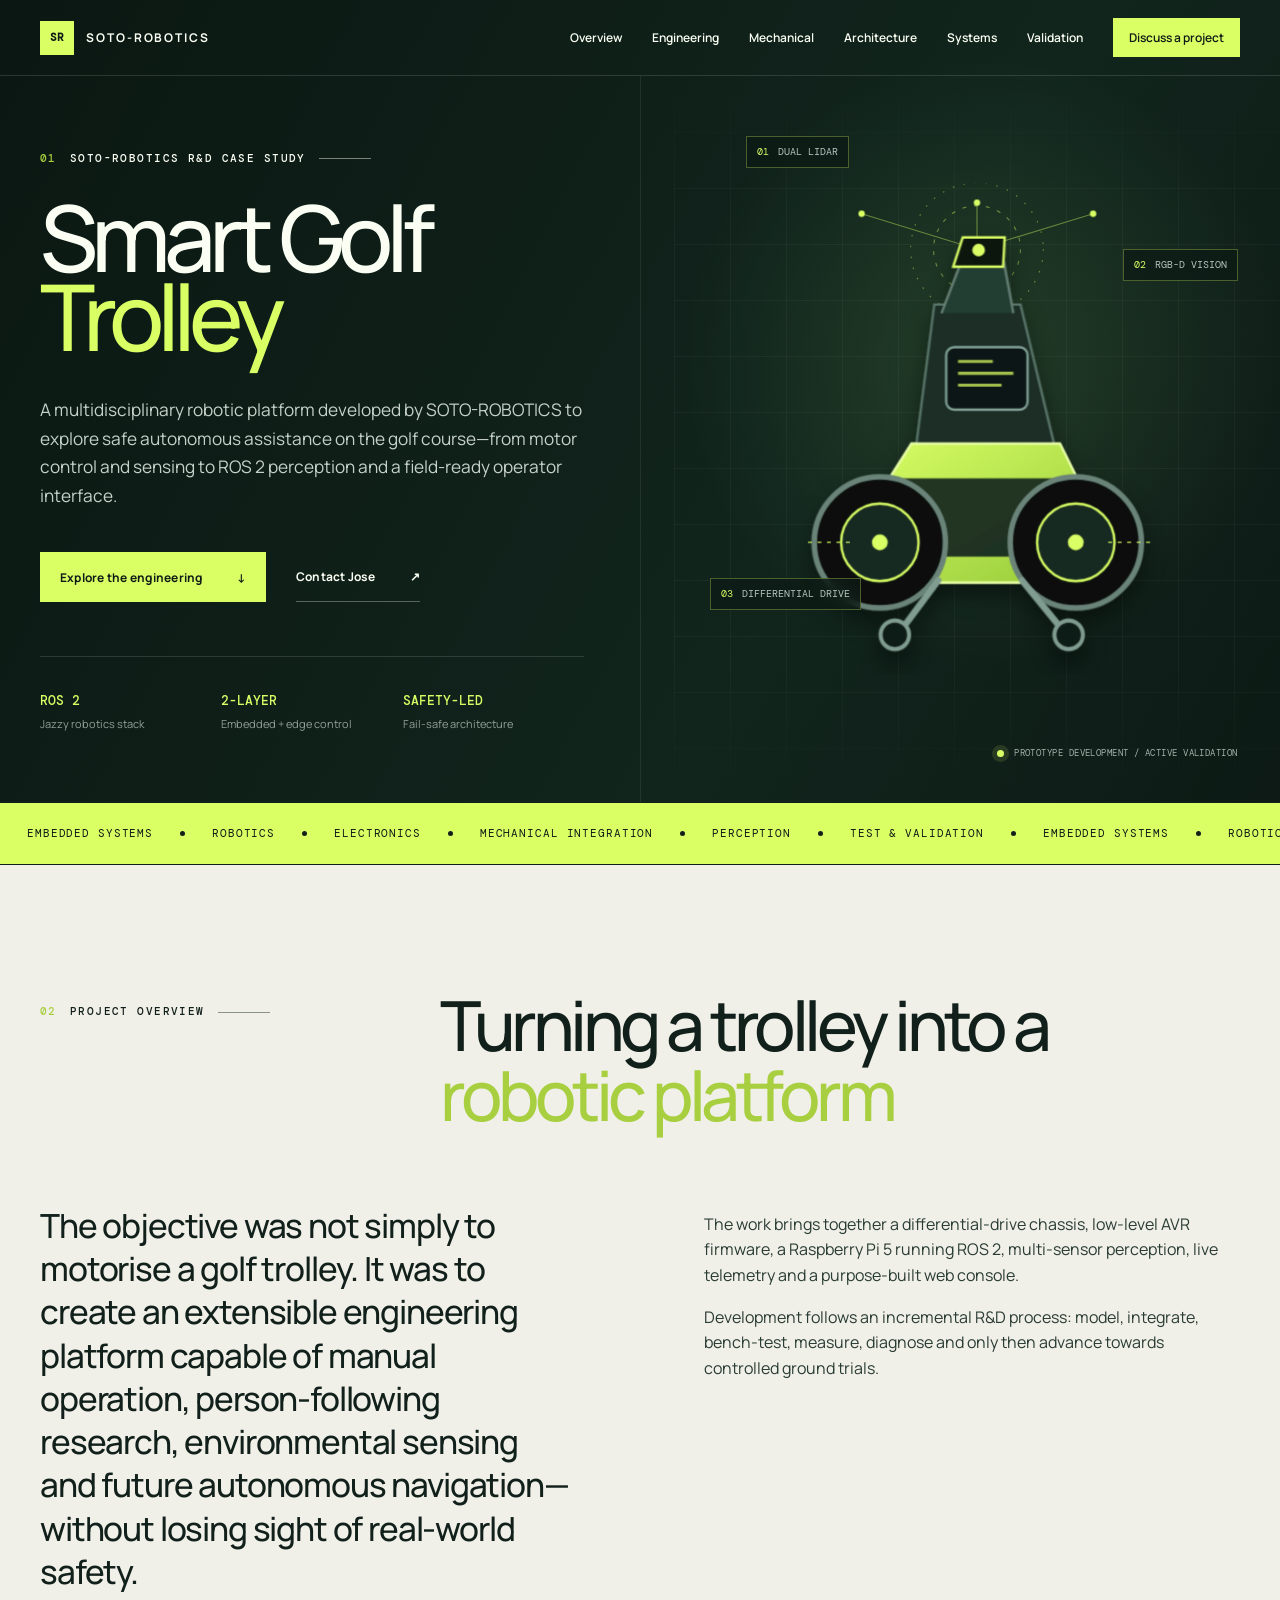
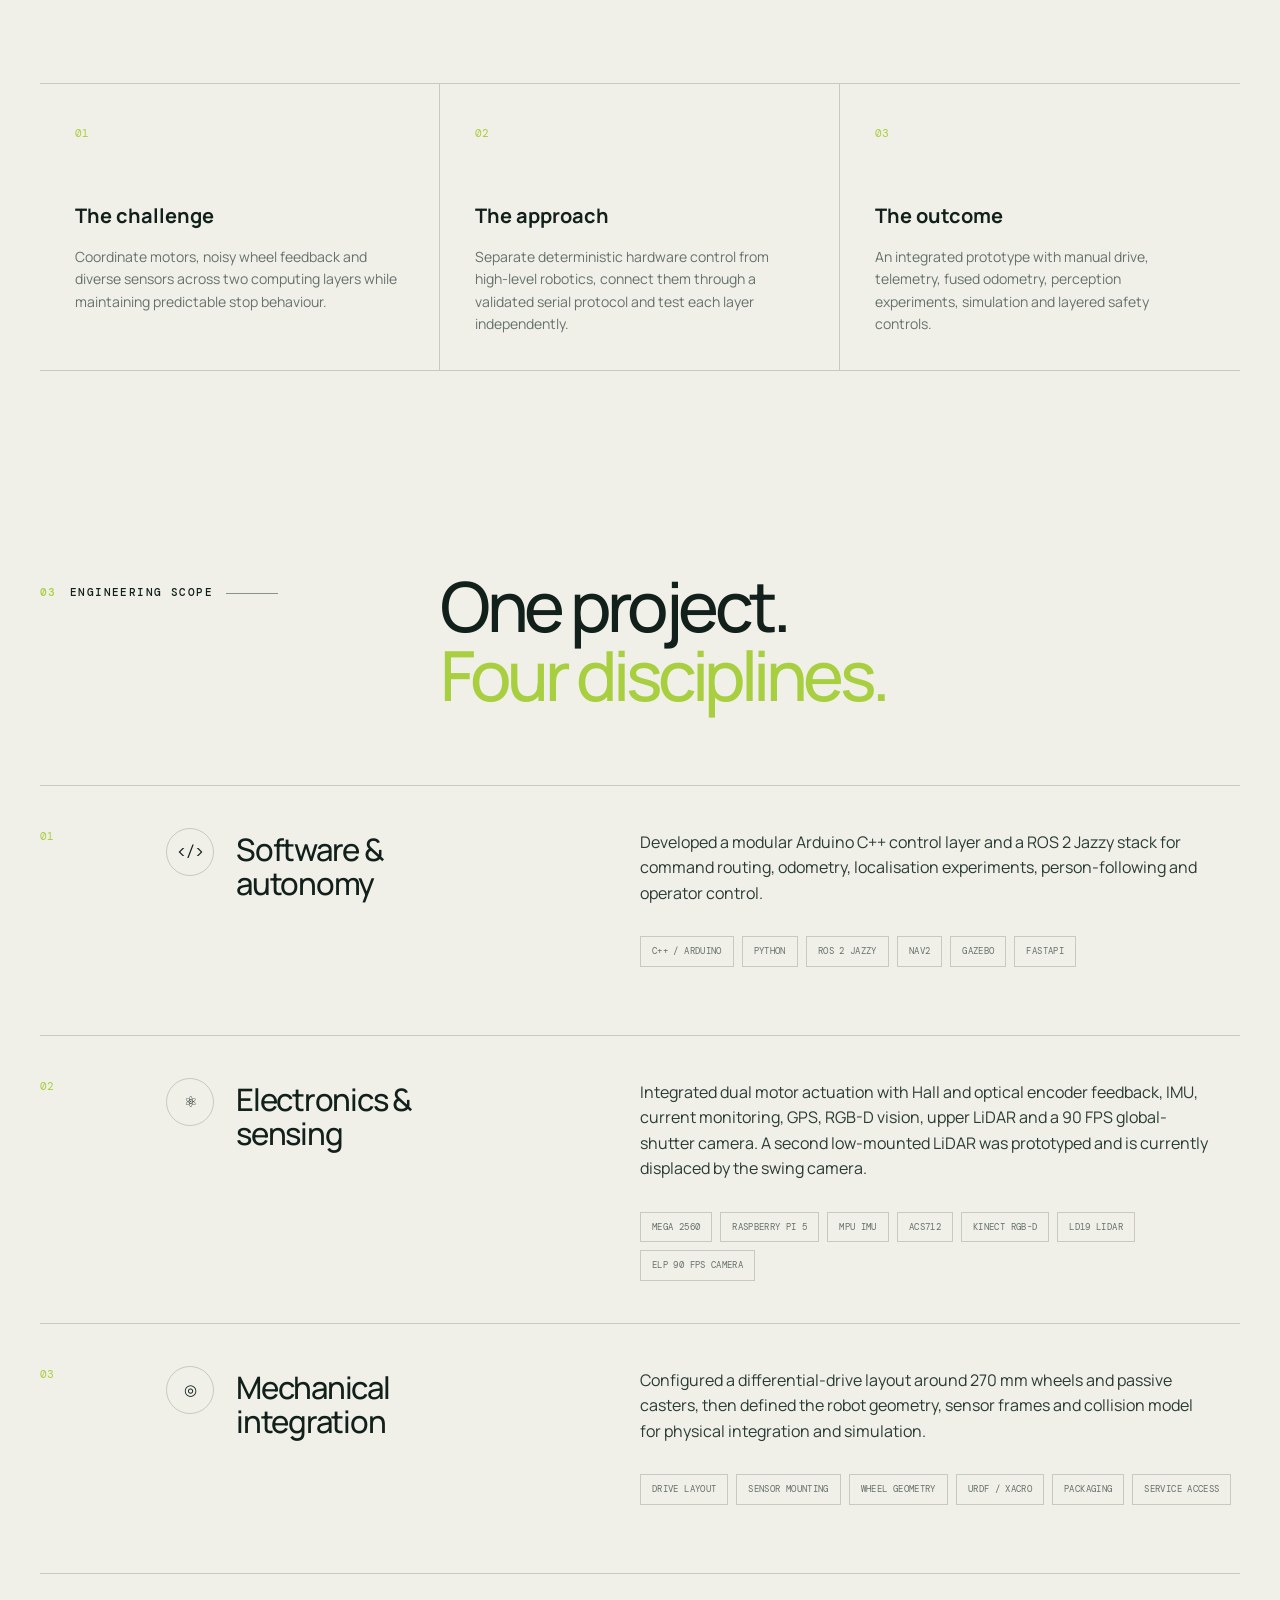
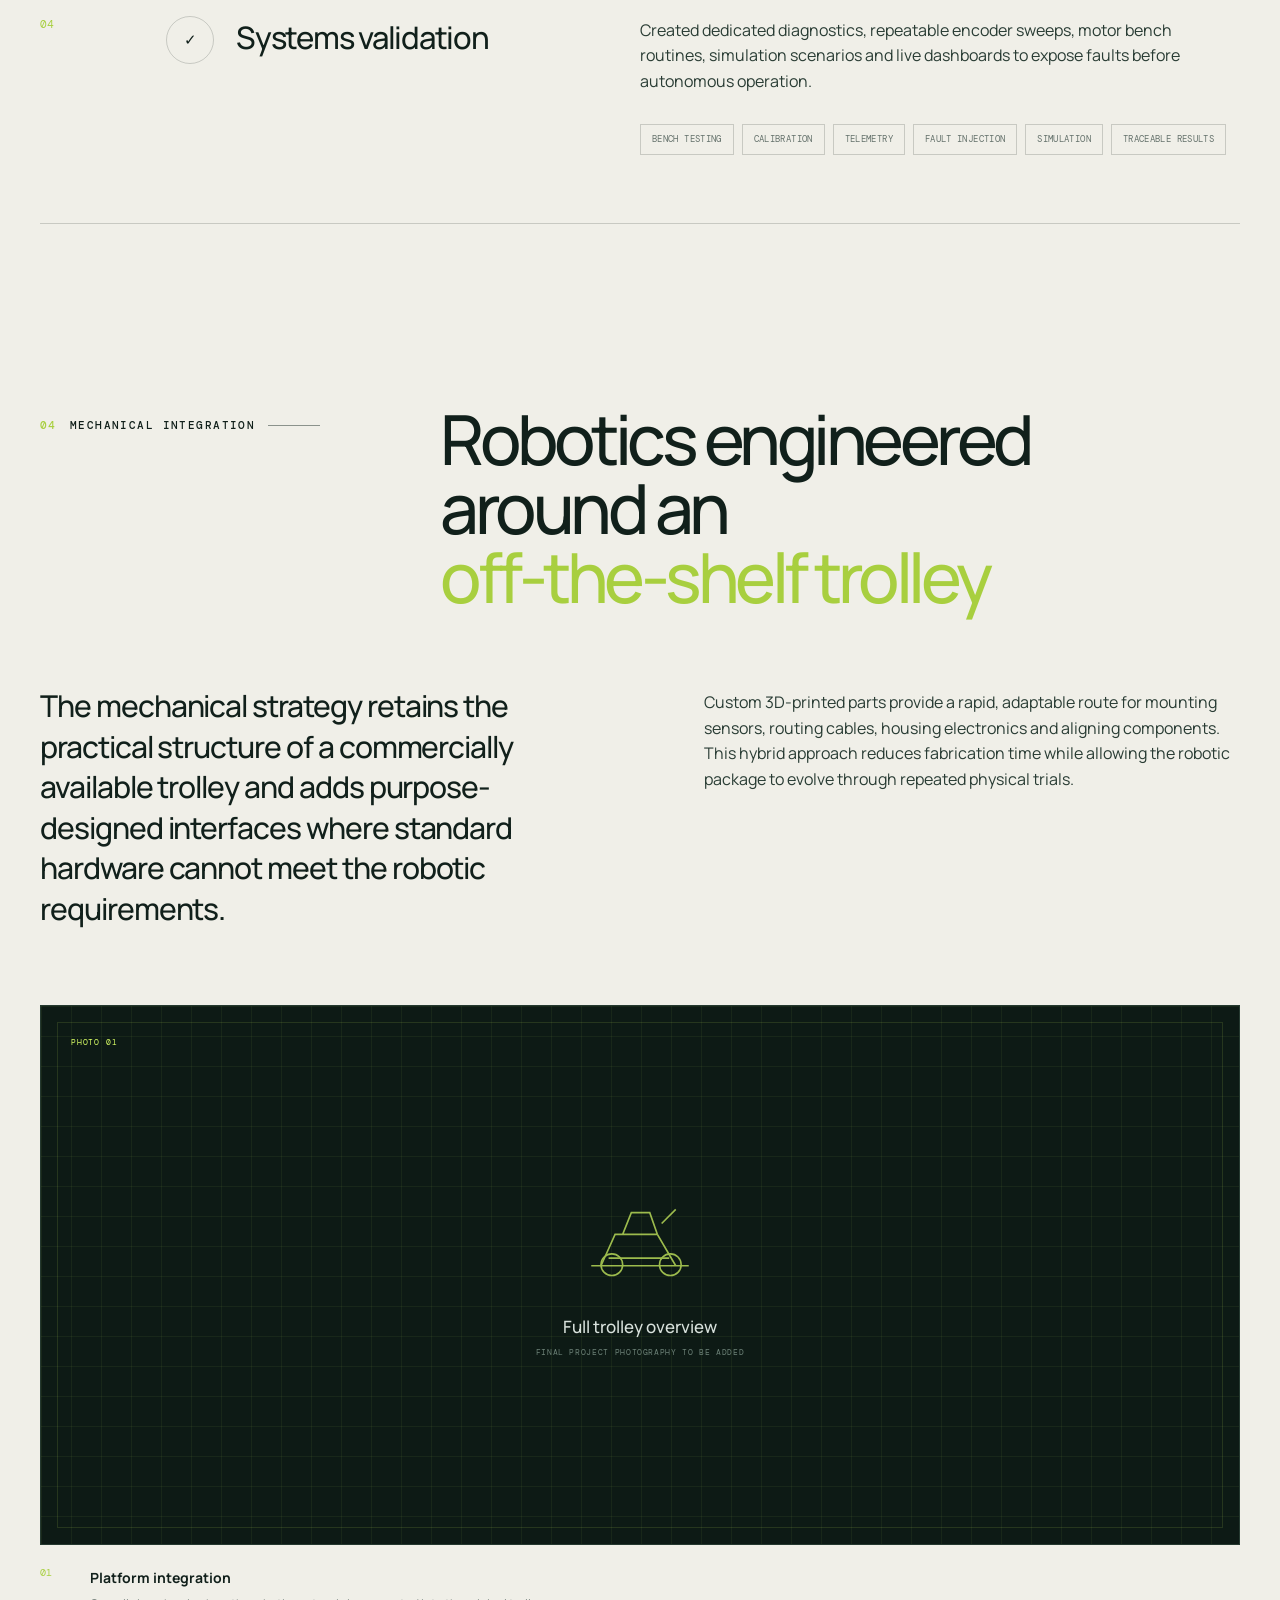
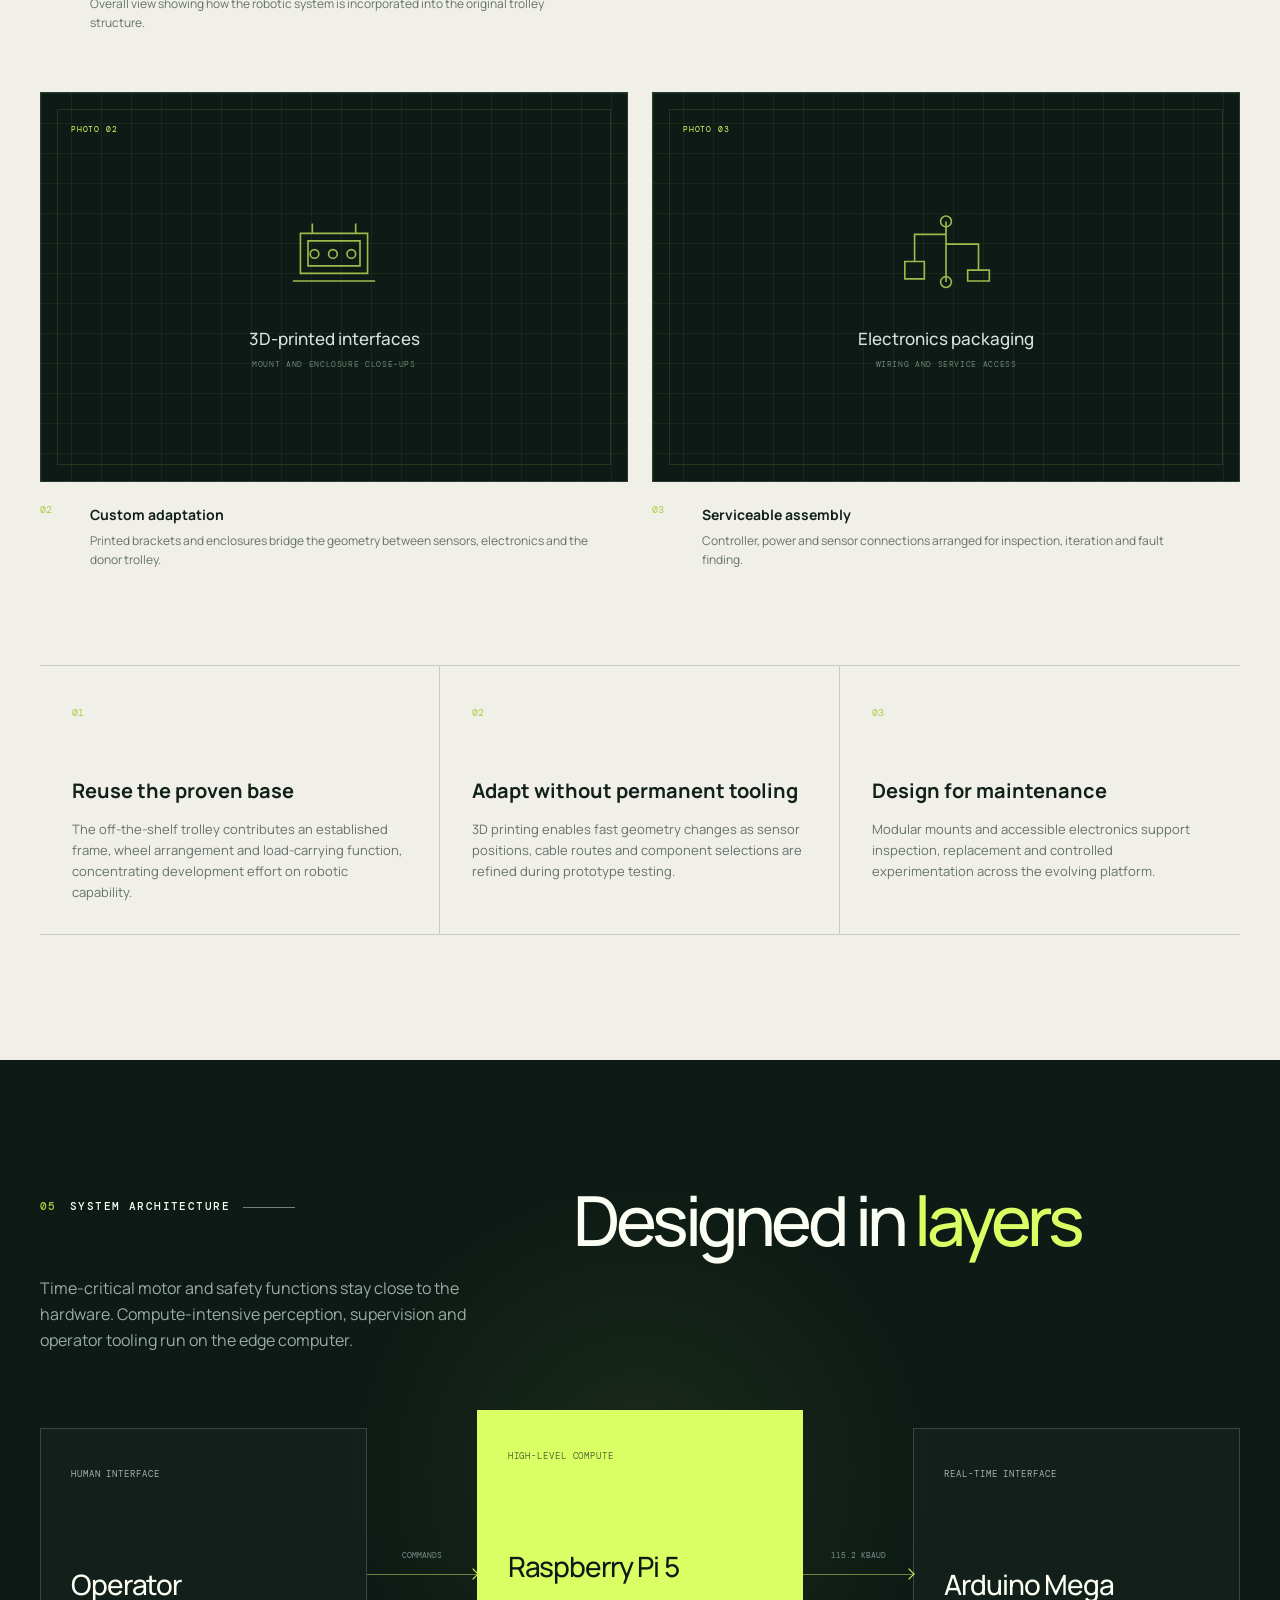
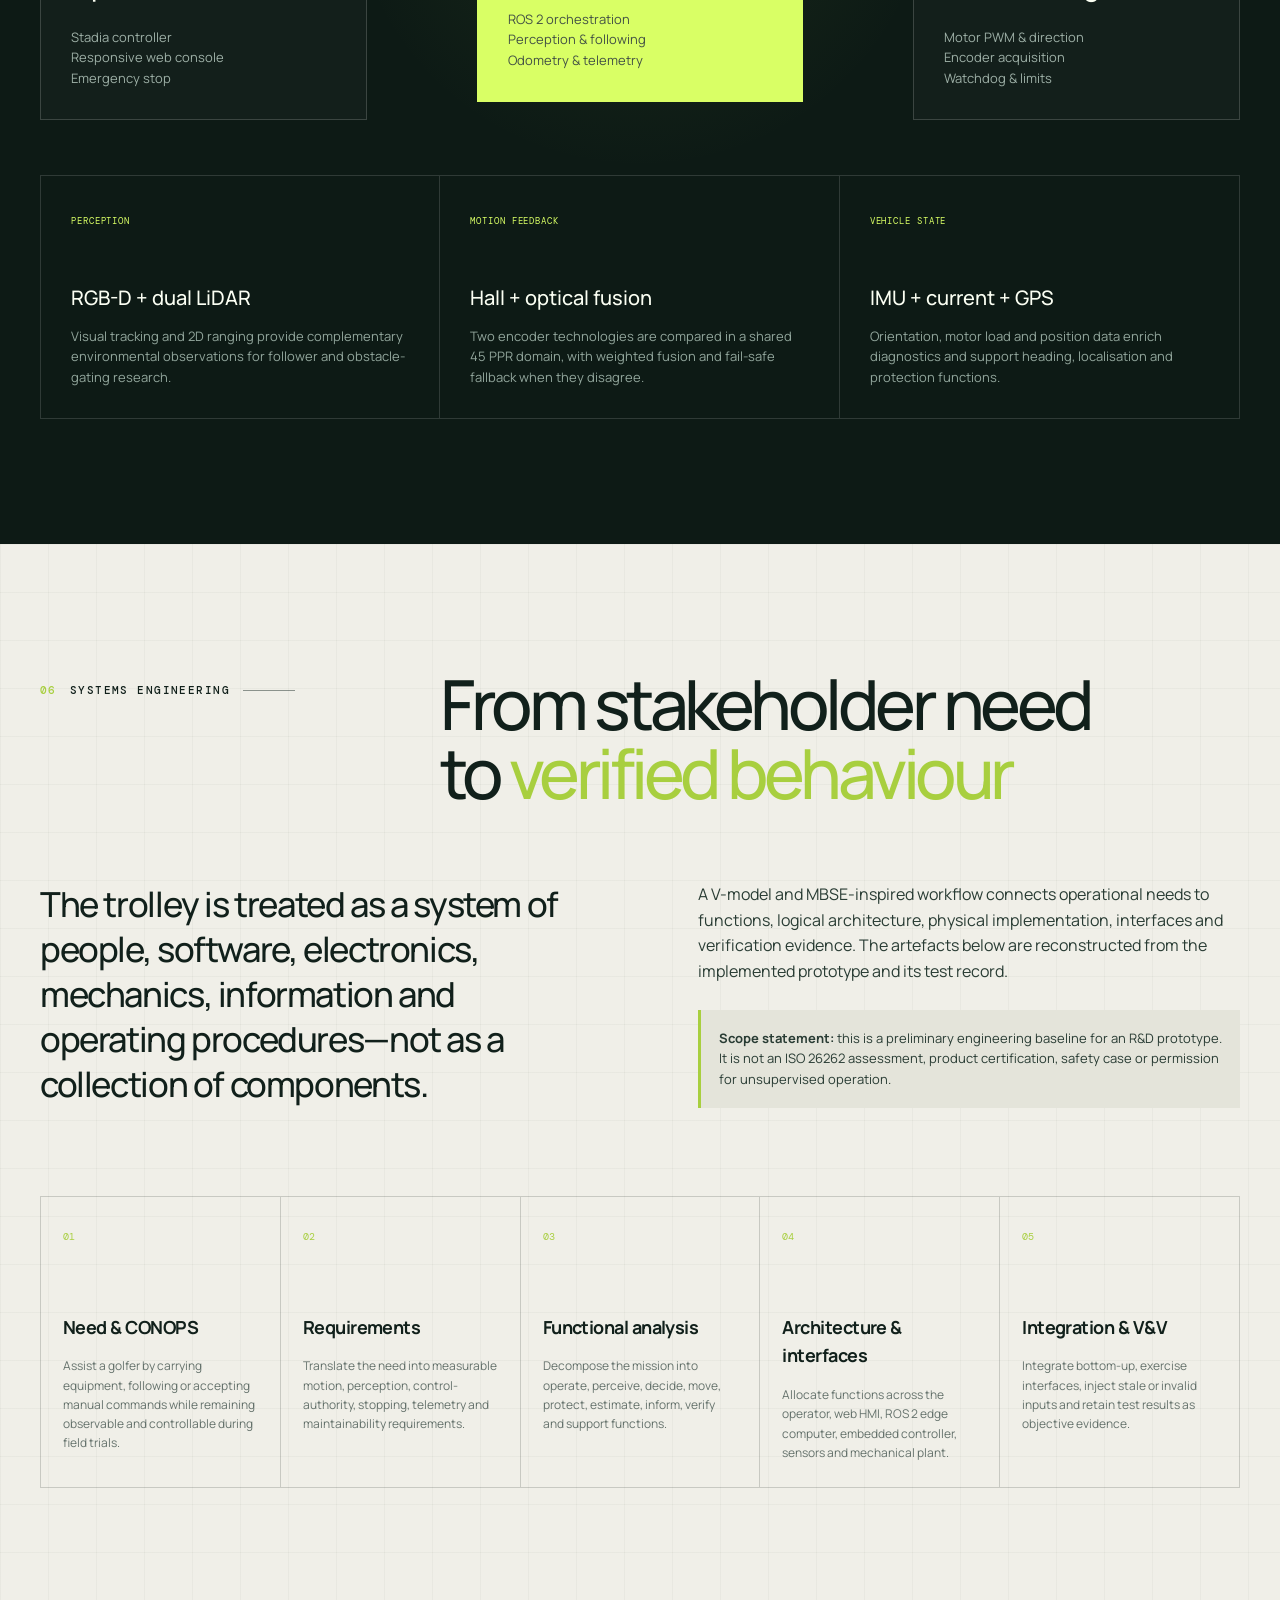
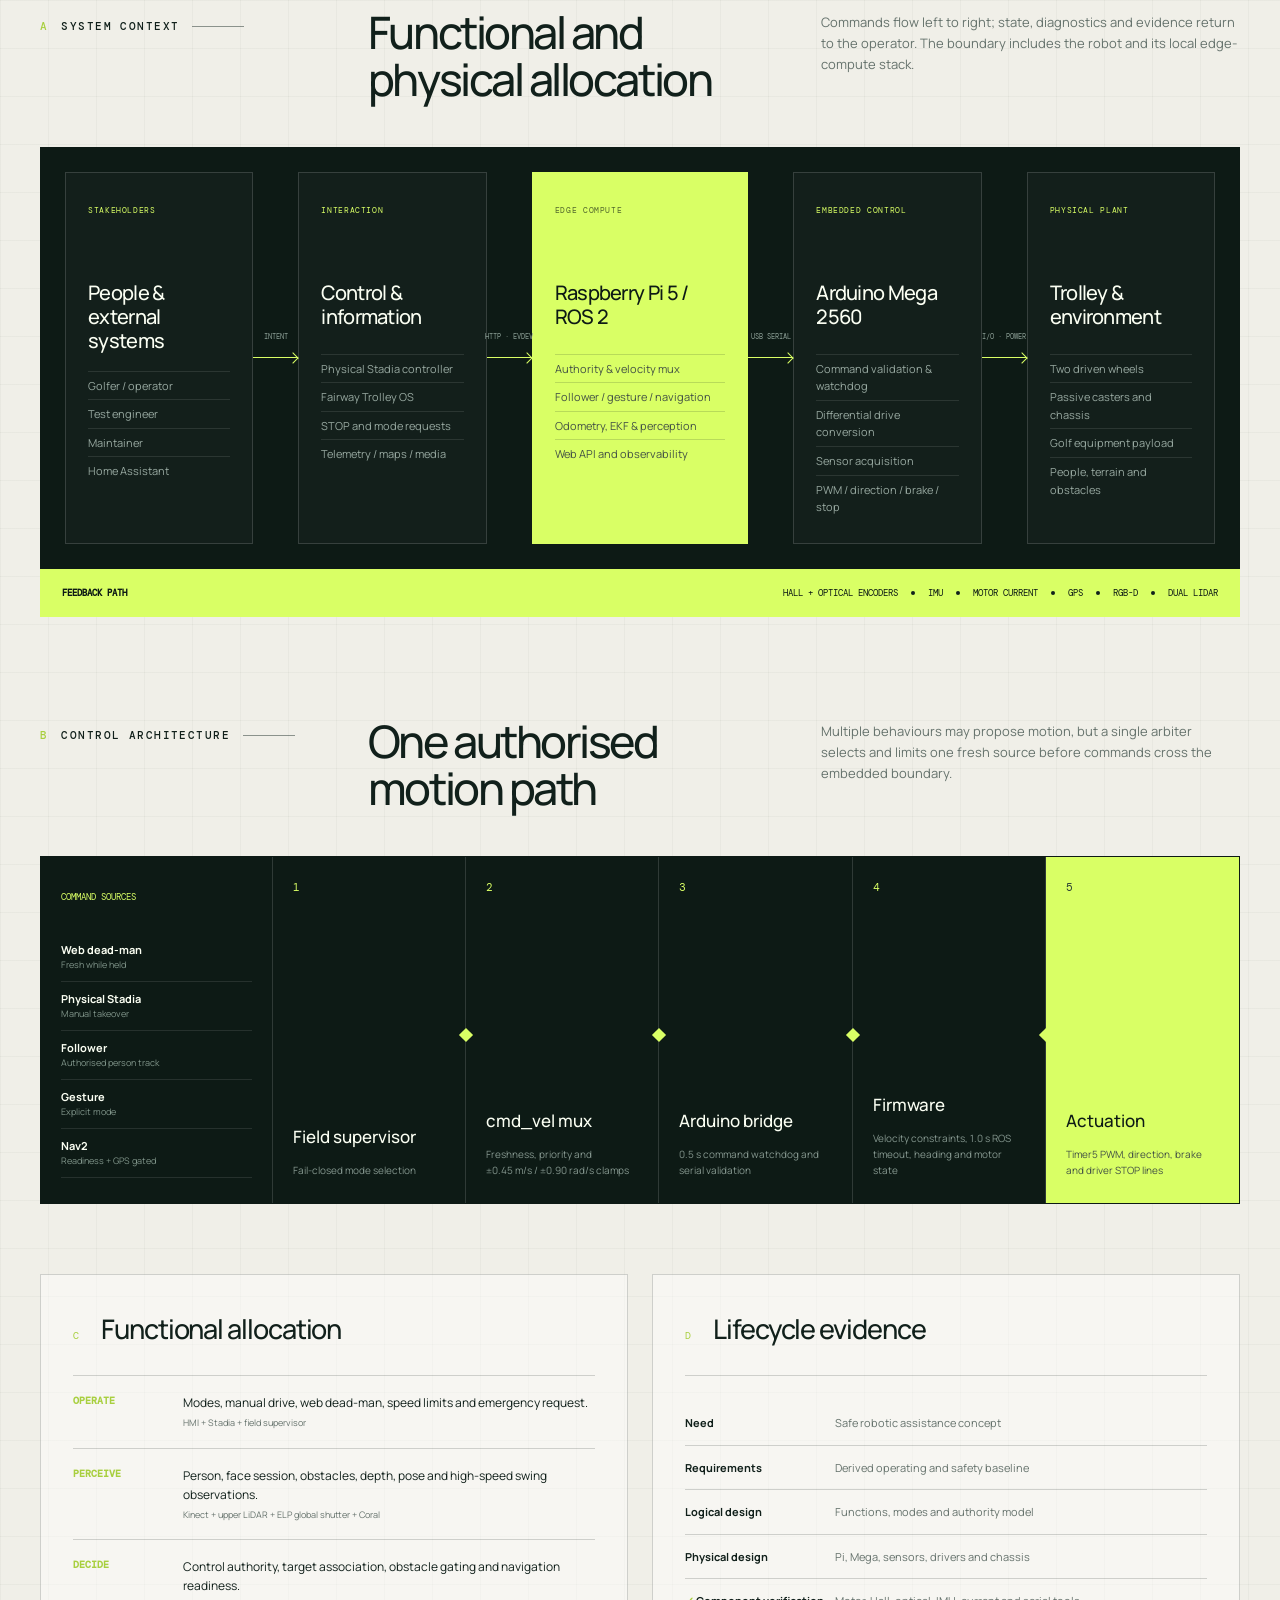
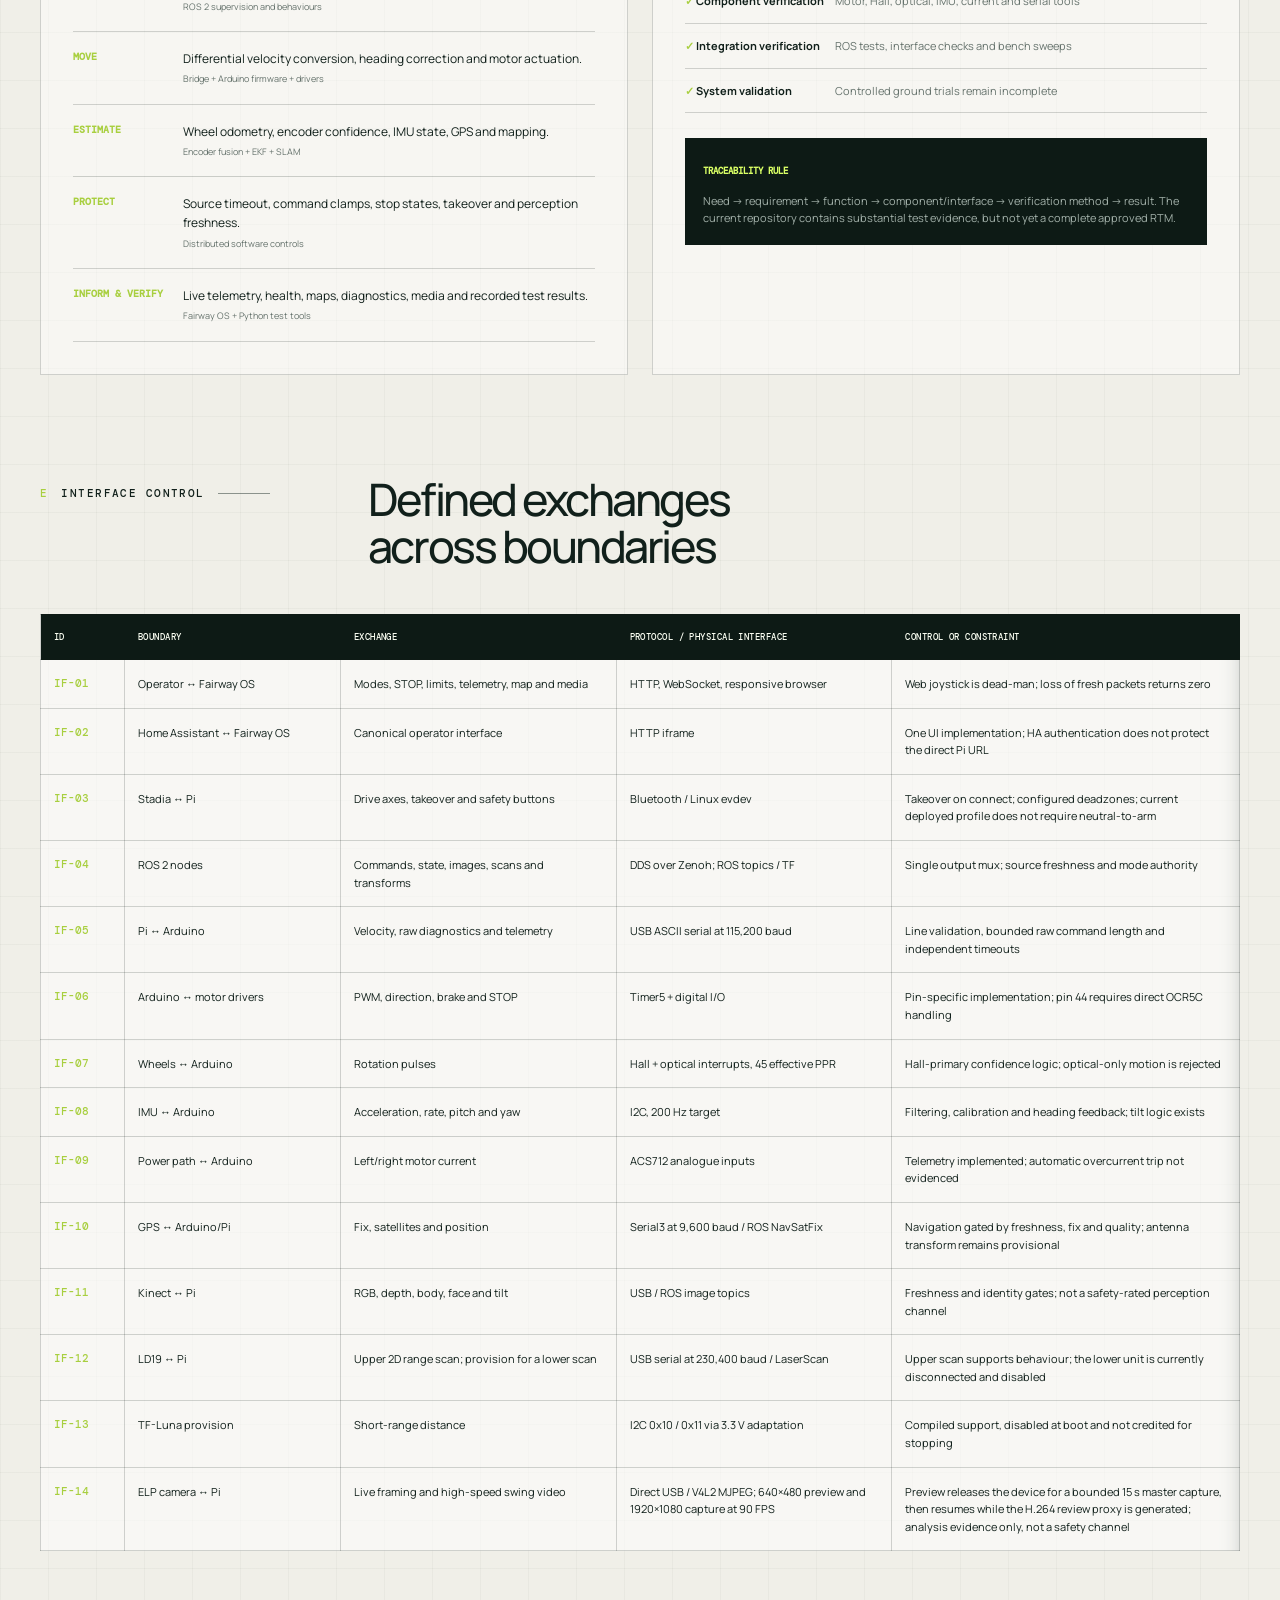
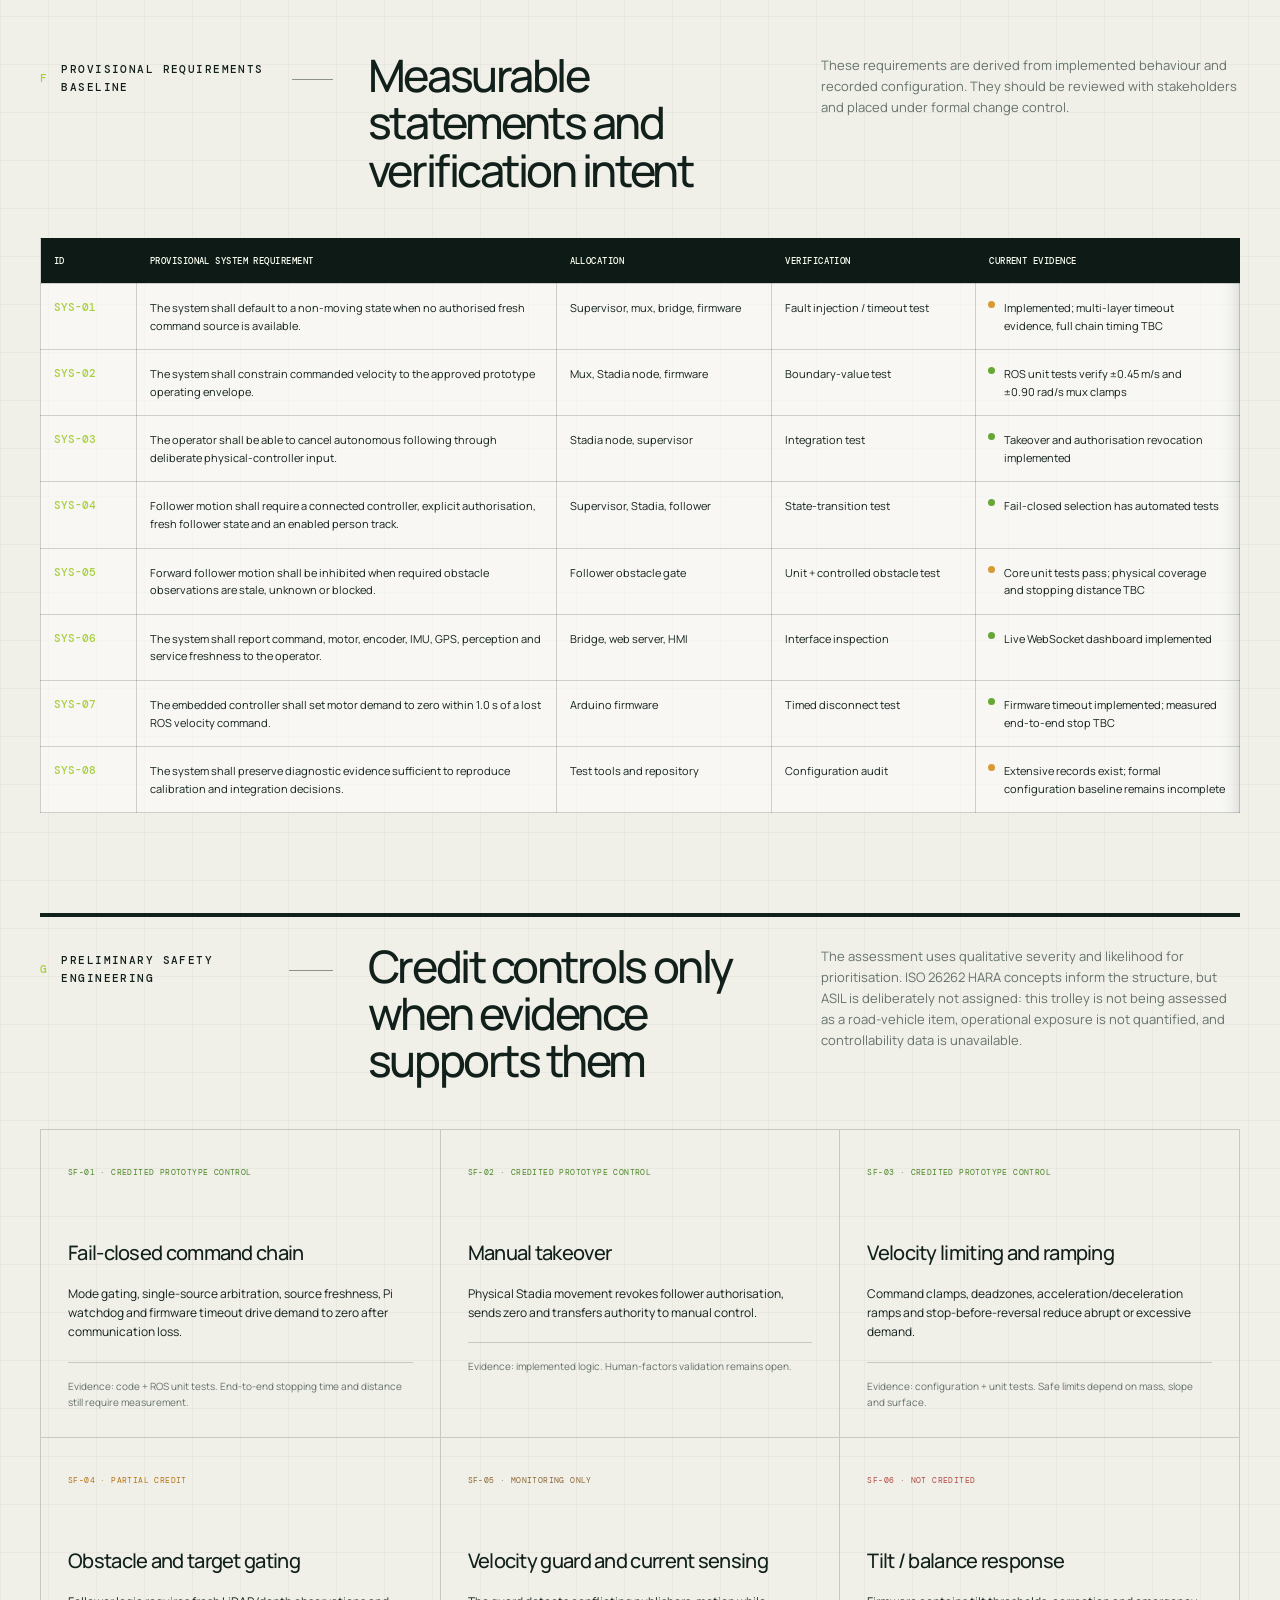
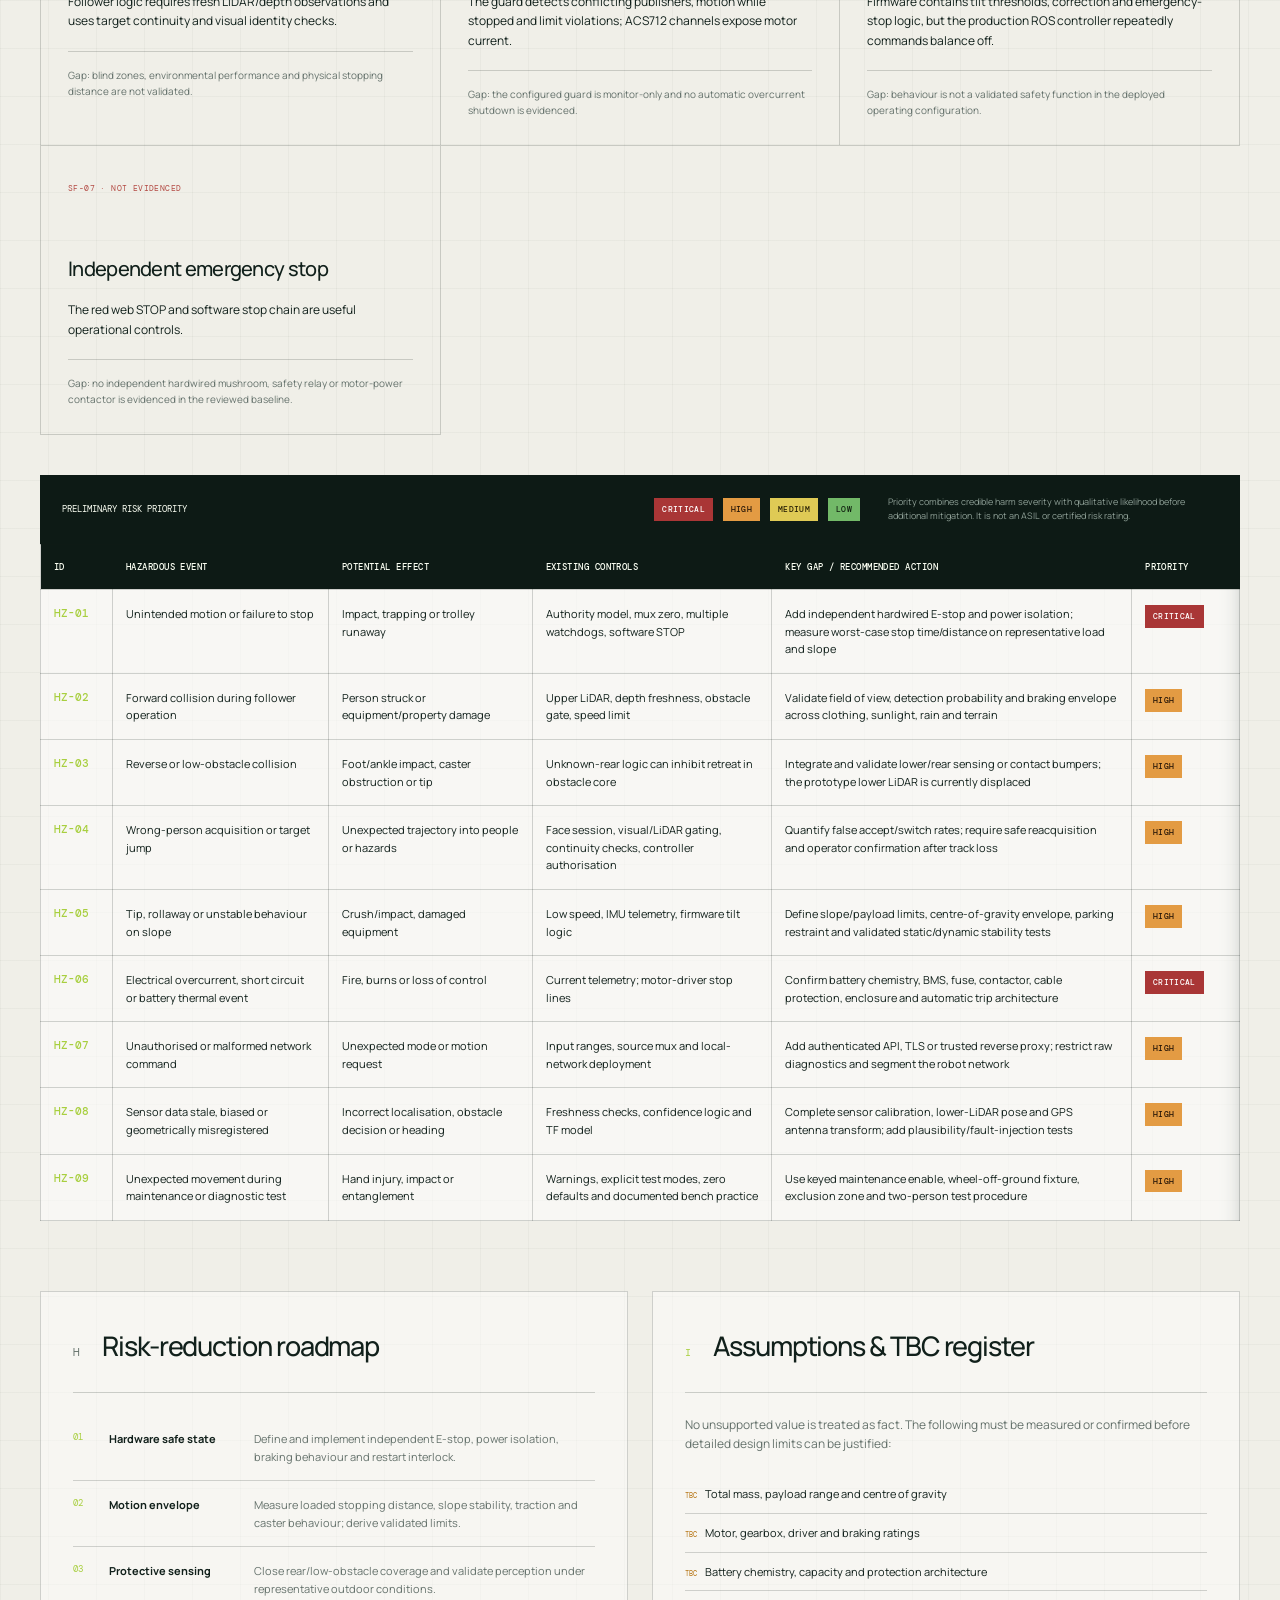
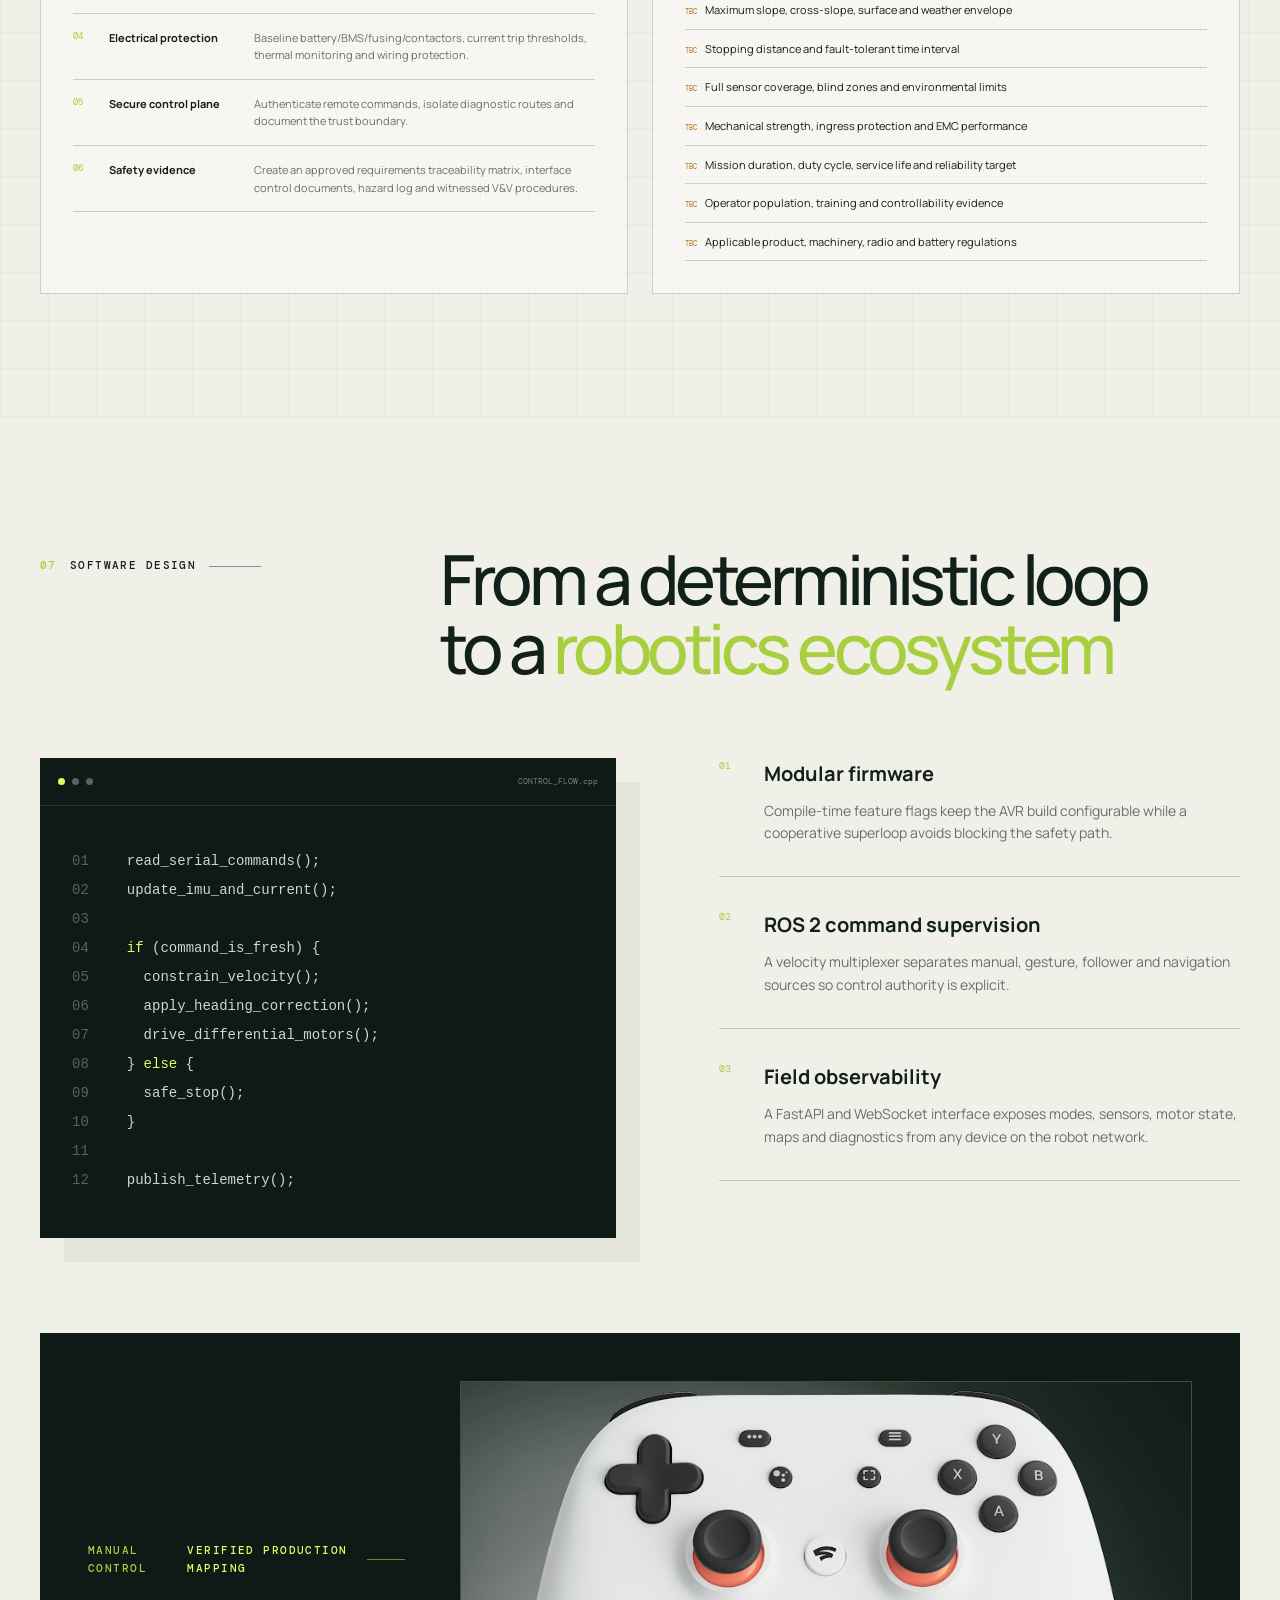
==== commit 00d57305: "Back up ELP swing analysis and integrated controls Preserve the deployed high-speed ELP recording an" ====
--- a/portfolio/index.html
+++ b/portfolio/index.html
@@ -186,9 +186,9 @@
             <h3>Electronics &amp; sensing</h3>
           </div>
           <div class="discipline-copy">
-            <p>Integrated dual motor actuation with Hall and optical encoder feedback, IMU, current monitoring, GPS, RGB-D vision, two LiDAR units and provision for short-range ToF sensing.</p>
+            <p>Integrated dual motor actuation with Hall and optical encoder feedback, IMU, current monitoring, GPS, RGB-D vision, upper LiDAR and a 90 FPS global-shutter camera. A second low-mounted LiDAR was prototyped and is currently displaced by the swing camera.</p>
             <ul class="tag-list" aria-label="Electronic components">
-              <li>Mega 2560</li><li>Raspberry Pi 5</li><li>MPU IMU</li><li>ACS712</li><li>Kinect RGB-D</li><li>LD19 LiDAR</li>
+              <li>Mega 2560</li><li>Raspberry Pi 5</li><li>MPU IMU</li><li>ACS712</li><li>Kinect RGB-D</li><li>LD19 LiDAR</li><li>ELP 90 FPS camera</li>
             </ul>
           </div>
         </article>
@@ -440,7 +440,7 @@
           <div class="se-panel-heading"><span>C</span><h3>Functional allocation</h3></div>
           <div class="allocation-list">
             <article><b>Operate</b><p>Modes, manual drive, web dead-man, speed limits and emergency request.</p><small>HMI + Stadia + field supervisor</small></article>
-            <article><b>Perceive</b><p>Person, face session, obstacles, depth, pose and swing observations.</p><small>Kinect + upper/lower LiDAR + Coral</small></article>
+            <article><b>Perceive</b><p>Person, face session, obstacles, depth, pose and high-speed swing observations.</p><small>Kinect + upper LiDAR + ELP global shutter + Coral</small></article>
             <article><b>Decide</b><p>Control authority, target association, obstacle gating and navigation readiness.</p><small>ROS 2 supervision and behaviours</small></article>
             <article><b>Move</b><p>Differential velocity conversion, heading correction and motor actuation.</p><small>Bridge + Arduino firmware + drivers</small></article>
             <article><b>Estimate</b><p>Wheel odometry, encoder confidence, IMU state, GPS and mapping.</p><small>Encoder fusion + EKF + SLAM</small></article>
@@ -484,8 +484,9 @@
             <tr><td>IF-09</td><td>Power path &harr; Arduino</td><td>Left/right motor current</td><td>ACS712 analogue inputs</td><td>Telemetry implemented; automatic overcurrent trip not evidenced</td></tr>
             <tr><td>IF-10</td><td>GPS &harr; Arduino/Pi</td><td>Fix, satellites and position</td><td>Serial3 at 9,600 baud / ROS NavSatFix</td><td>Navigation gated by freshness, fix and quality; antenna transform remains provisional</td></tr>
             <tr><td>IF-11</td><td>Kinect &harr; Pi</td><td>RGB, depth, body, face and tilt</td><td>USB / ROS image topics</td><td>Freshness and identity gates; not a safety-rated perception channel</td></tr>
-            <tr><td>IF-12</td><td>Dual LD19 &harr; Pi</td><td>Upper and lower 2D range scans</td><td>USB serial at 230,400 baud / LaserScan</td><td>Upper scan supports behaviour; lower scan is monitor-only pending geometry validation</td></tr>
+            <tr><td>IF-12</td><td>LD19 &harr; Pi</td><td>Upper 2D range scan; provision for a lower scan</td><td>USB serial at 230,400 baud / LaserScan</td><td>Upper scan supports behaviour; the lower unit is currently disconnected and disabled</td></tr>
             <tr><td>IF-13</td><td>TF-Luna provision</td><td>Short-range distance</td><td>I2C 0x10 / 0x11 via 3.3&nbsp;V adaptation</td><td>Compiled support, disabled at boot and not credited for stopping</td></tr>
+            <tr><td>IF-14</td><td>ELP camera &harr; Pi</td><td>Live framing and high-speed swing video</td><td>Direct USB / V4L2 MJPEG; 640×480 preview and 1920×1080 capture at 90 FPS</td><td>Preview releases the device for a bounded 15 s master capture, then resumes while the H.264 review proxy is generated; analysis evidence only, not a safety channel</td></tr>
           </tbody>
         </table>
       </div>
@@ -540,7 +541,7 @@
           <tbody>
             <tr><td>HZ-01</td><td>Unintended motion or failure to stop</td><td>Impact, trapping or trolley runaway</td><td>Authority model, mux zero, multiple watchdogs, software STOP</td><td>Add independent hardwired E-stop and power isolation; measure worst-case stop time/distance on representative load and slope</td><td><b class="risk-critical">Critical</b></td></tr>
             <tr><td>HZ-02</td><td>Forward collision during follower operation</td><td>Person struck or equipment/property damage</td><td>Upper LiDAR, depth freshness, obstacle gate, speed limit</td><td>Validate field of view, detection probability and braking envelope across clothing, sunlight, rain and terrain</td><td><b class="risk-high">High</b></td></tr>
-            <tr><td>HZ-03</td><td>Reverse or low-obstacle collision</td><td>Foot/ankle impact, caster obstruction or tip</td><td>Unknown-rear logic can inhibit retreat in obstacle core</td><td>Integrate and validate lower/rear sensing or contact bumpers; lower LiDAR is currently monitor-only</td><td><b class="risk-high">High</b></td></tr>
+            <tr><td>HZ-03</td><td>Reverse or low-obstacle collision</td><td>Foot/ankle impact, caster obstruction or tip</td><td>Unknown-rear logic can inhibit retreat in obstacle core</td><td>Integrate and validate lower/rear sensing or contact bumpers; the prototype lower LiDAR is currently displaced</td><td><b class="risk-high">High</b></td></tr>
             <tr><td>HZ-04</td><td>Wrong-person acquisition or target jump</td><td>Unexpected trajectory into people or hazards</td><td>Face session, visual/LiDAR gating, continuity checks, controller authorisation</td><td>Quantify false accept/switch rates; require safe reacquisition and operator confirmation after track loss</td><td><b class="risk-high">High</b></td></tr>
             <tr><td>HZ-05</td><td>Tip, rollaway or unstable behaviour on slope</td><td>Crush/impact, damaged equipment</td><td>Low speed, IMU telemetry, firmware tilt logic</td><td>Define slope/payload limits, centre-of-gravity envelope, parking restraint and validated static/dynamic stability tests</td><td><b class="risk-high">High</b></td></tr>
             <tr><td>HZ-06</td><td>Electrical overcurrent, short circuit or battery thermal event</td><td>Fire, burns or loss of control</td><td>Current telemetry; motor-driver stop lines</td><td>Confirm battery chemistry, BMS, fuse, contactor, cable protection, enclosure and automatic trip architecture</td><td><b class="risk-critical">Critical</b></td></tr>
